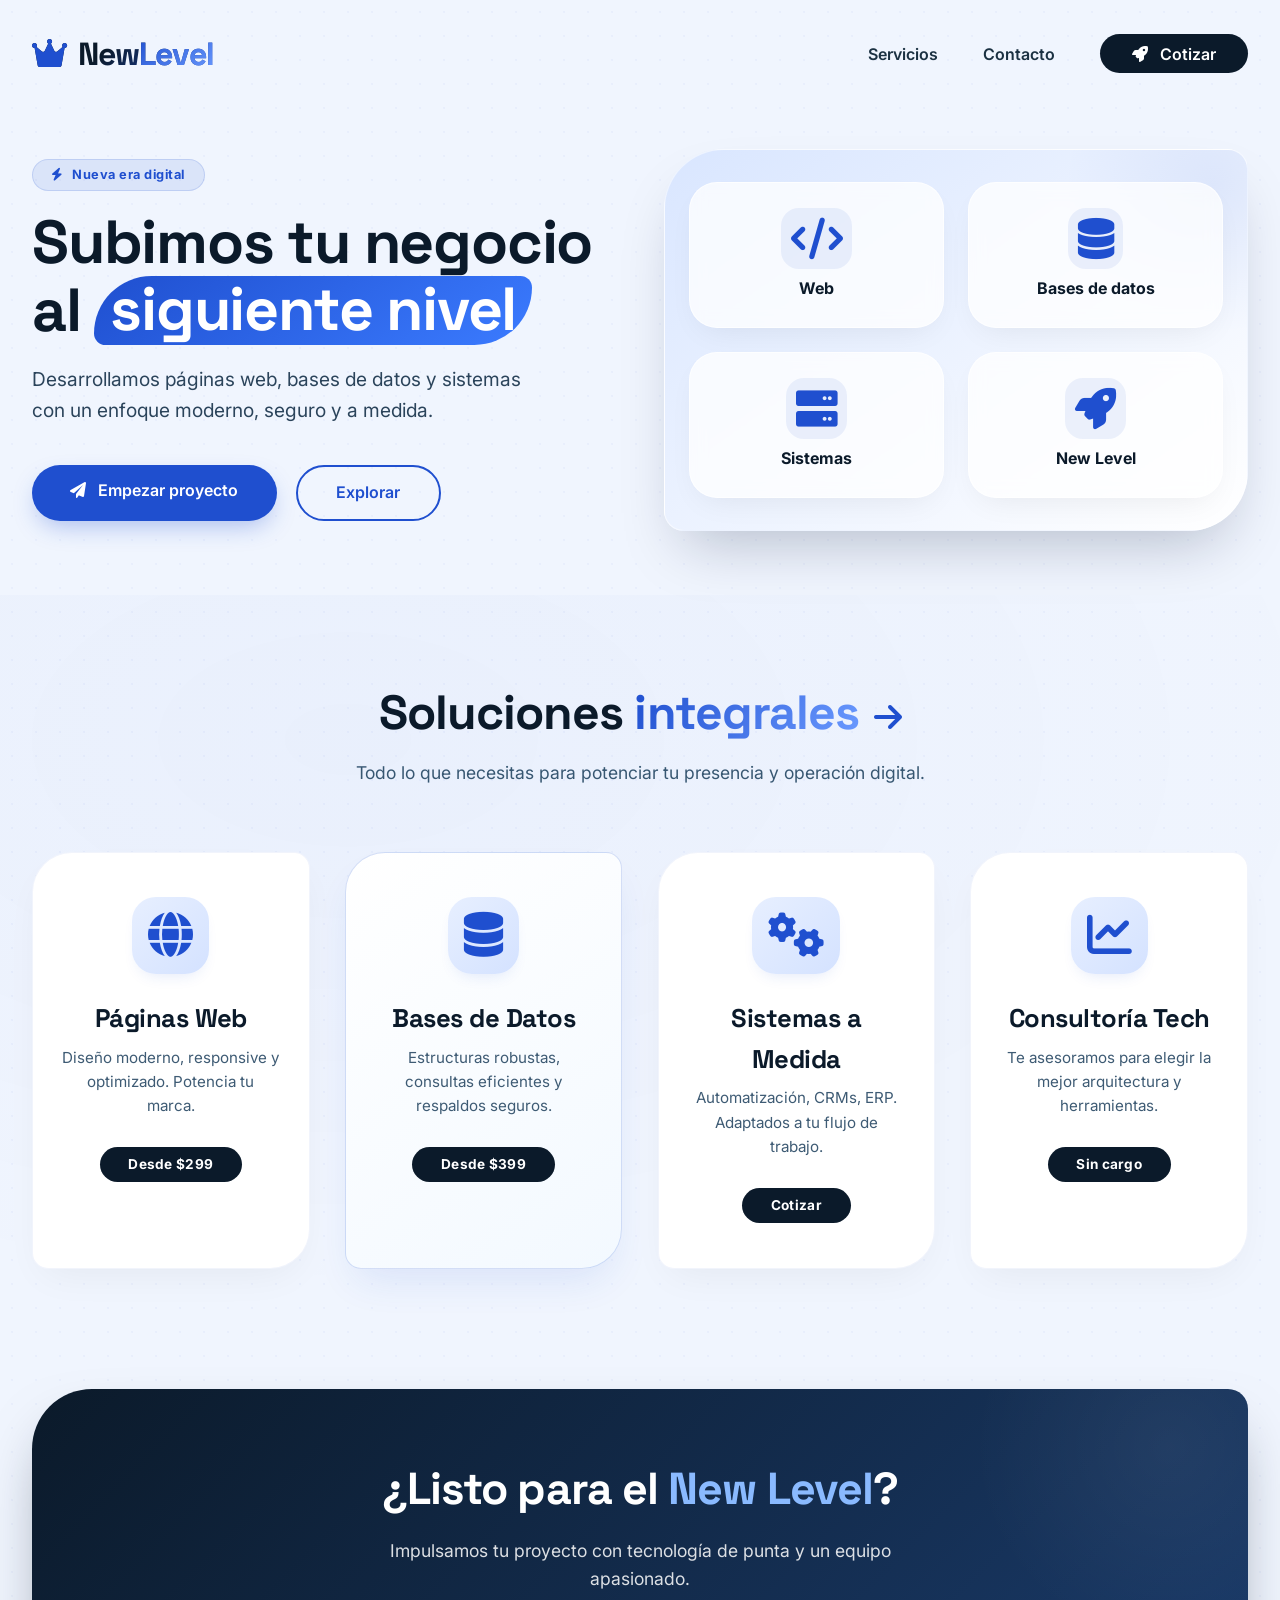
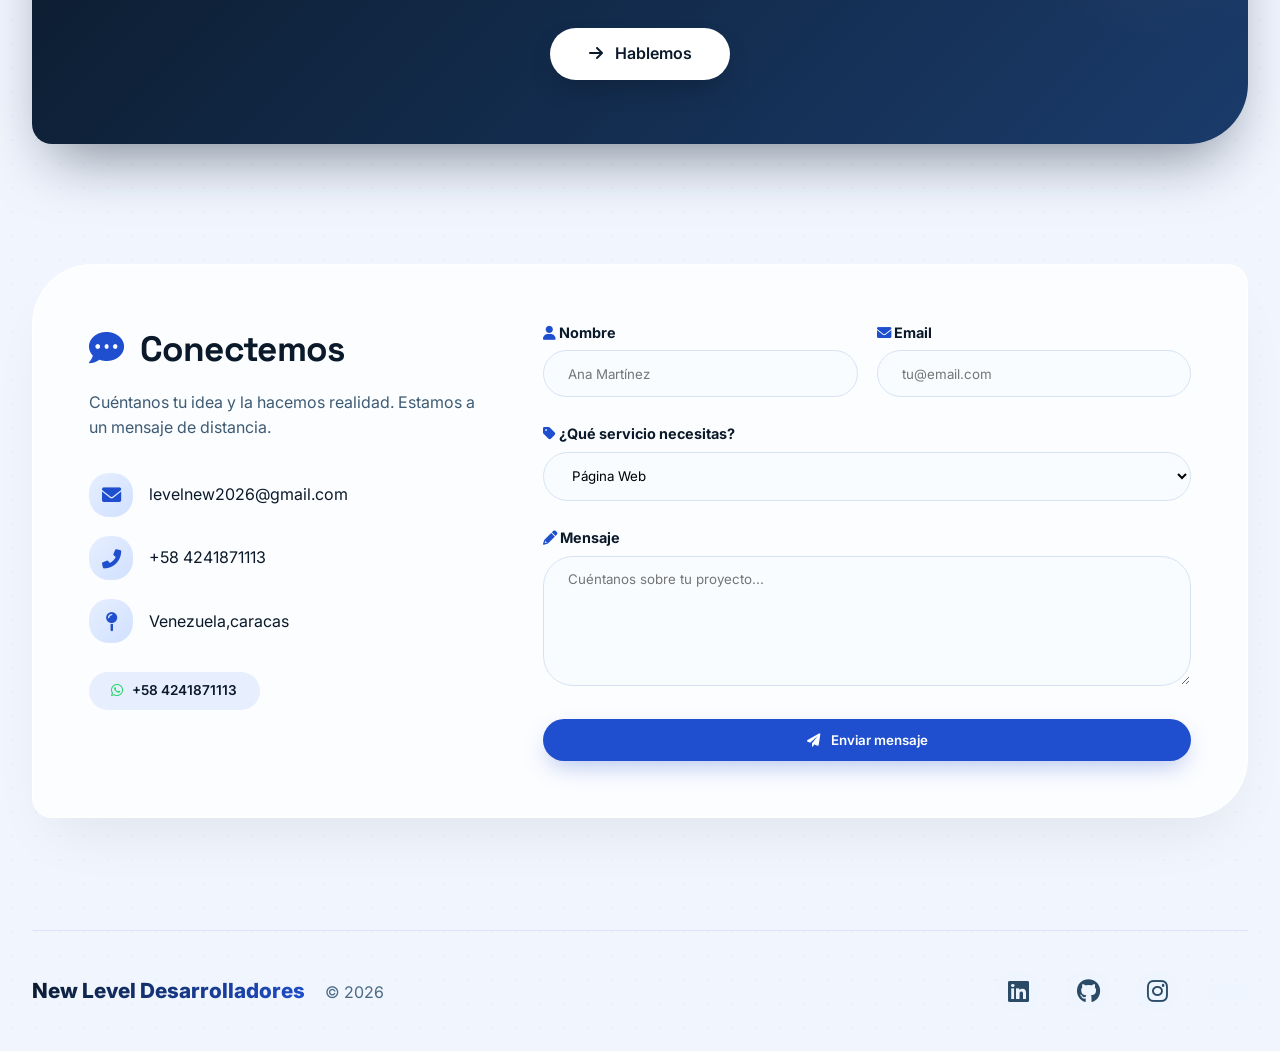
==== index.html @ 8b58f8fc "pagina web" ====
<!DOCTYPE html>
<html lang="es">
<head>
  <meta charset="UTF-8">
  <meta name="viewport" content="width=device-width, initial-scale=1.0">
  <title>New Level · Desarrolladores</title>
  <!-- Font Awesome -->
  <link rel="stylesheet" href="https://cdnjs.cloudflare.com/ajax/libs/font-awesome/6.0.0-beta3/css/all.min.css">
  <!-- Google Fonts: Inter + Space Grotesk -->
  <link rel="preconnect" href="https://fonts.googleapis.com">
  <link rel="preconnect" href="https://fonts.gstatic.com" crossorigin>
  <link href="https://fonts.googleapis.com/css2?family=Inter:opsz,wght@14..32,400;14..32,600;14..32,700;14..32,800&family=Space+Grotesk:wght@400;500;600;700&display=swap" rel="stylesheet">
  <style>
    * {
      margin: 0;
      padding: 0;
      box-sizing: border-box;
    }

    body {
      font-family: 'Inter', sans-serif;
      background: #f0f5fe;
      color: #0b1a2a;
      line-height: 1.6;
      scroll-behavior: smooth;
    }

    h1, h2, h3, h4 {
      font-family: 'Space Grotesk', sans-serif;
      font-weight: 700;
      letter-spacing: -0.02em;
    }

    .container {
      max-width: 1280px;
      margin: 0 auto;
      padding: 0 2rem;
    }

    /* BUTTONS */
    .btn {
      display: inline-block;
      background: #1f4fcf;
      color: #fff;
      font-weight: 600;
      padding: 0.8rem 2.4rem;
      border-radius: 60px;
      text-decoration: none;
      transition: all 0.25s ease;
      border: none;
      cursor: pointer;
      font-family: 'Inter', sans-serif;
      box-shadow: 0 10px 24px -6px rgba(28, 78, 207, 0.35);
    }

    .btn-outline {
      background: transparent;
      color: #1f4fcf;
      border: 2px solid #1f4fcf;
      box-shadow: none;
    }

    .btn-outline:hover {
      background: #1f4fcf;
      color: #fff;
      transform: translateY(-4px);
      box-shadow: 0 12px 28px -8px rgba(28, 78, 207, 0.4);
    }

    .btn:hover {
      background: #143b9e;
      transform: translateY(-4px);
      box-shadow: 0 16px 32px -8px rgba(28, 78, 207, 0.5);
    }

    .btn-ghost {
      background: rgba(255, 255, 255, 0.12);
      backdrop-filter: blur(4px);
      border: 1px solid rgba(255,255,255,0.25);
      color: white;
      box-shadow: none;
    }

    .btn-ghost:hover {
      background: rgba(255, 255, 255, 0.25);
      transform: translateY(-3px);
    }

    /* HEADER */
    .navbar {
      padding: 1.8rem 0;
      display: flex;
      justify-content: space-between;
      align-items: center;
      flex-wrap: wrap;
    }

    .logo {
      font-family: 'Space Grotesk', sans-serif;
      font-weight: 800;
      font-size: 2rem;
      color: #0b1a2a;
      letter-spacing: -0.03em;
      background: linear-gradient(135deg, #0b1a2a 40%, #1f4fcf);
      -webkit-background-clip: text;
      -webkit-text-fill-color: transparent;
      background-clip: text;
    }

    .logo i {
      -webkit-text-fill-color: #1f4fcf;
      background: none;
      margin-right: 4px;
    }

    .nav-links {
      display: flex;
      gap: 2.8rem;
      align-items: center;
      list-style: none;
    }

    .nav-links a {
      text-decoration: none;
      color: #1b3142;
      font-weight: 600;
      transition: 0.2s;
      position: relative;
    }

    .nav-links a::after {
      content: '';
      position: absolute;
      bottom: -6px;
      left: 0;
      width: 0%;
      height: 3px;
      background: #1f4fcf;
      border-radius: 6px;
      transition: 0.25s;
    }

    .nav-links a:hover::after {
      width: 100%;
    }

    .nav-cta {
      background: #0b1a2a;
      color: #fff !important;
      padding: 0.6rem 2rem;
      border-radius: 60px;
      transition: 0.2s;
    }

    .nav-cta::after {
      display: none !important;
    }

    .nav-cta:hover {
      background: #1f4fcf !important;
      color: #fff !important;
      transform: scale(1.04);
    }

    /* HERO con gradiente y textura */
    .hero {
      padding: 2.5rem 0 4rem;
      display: flex;
      align-items: center;
      gap: 3rem;
      flex-wrap: wrap;
      position: relative;
    }

    .hero-content {
      flex: 1 1 45%;
      z-index: 2;
    }

    .hero-content .tag {
      background: rgba(31, 79, 207, 0.10);
      color: #1f4fcf;
      font-weight: 700;
      padding: 0.3rem 1.2rem;
      border-radius: 60px;
      display: inline-block;
      font-size: 0.8rem;
      letter-spacing: 0.5px;
      margin-bottom: 1.2rem;
      border: 1px solid rgba(31, 79, 207, 0.15);
    }

    .hero-content h1 {
      font-size: 3.8rem;
      line-height: 1.08;
      margin-bottom: 1.2rem;
    }

    .hero-content h1 .highlight {
      background: linear-gradient(145deg, #1f4fcf, #3b7bff);
      color: white;
      padding: 0.1rem 1rem;
      border-radius: 60px 12px 60px 12px;
      display: inline-block;
      font-style: normal;
      -webkit-text-fill-color: white;
    }

    .hero-content p {
      font-size: 1.2rem;
      color: #2b445b;
      margin-bottom: 2.5rem;
      max-width: 520px;
    }

    .hero-buttons {
      display: flex;
      gap: 1.2rem;
      flex-wrap: wrap;
    }

    .hero-image {
      flex: 1 1 45%;
      background: linear-gradient(145deg, #d9e6ff, #ffffff);
      border-radius: 60px 20px 60px 20px;
      padding: 2rem 1.5rem;
      display: flex;
      justify-content: center;
      align-items: center;
      box-shadow: 0 30px 60px -20px rgba(0, 20, 50, 0.25);
      position: relative;
      overflow: hidden;
      min-height: 320px;
      border: 1px solid rgba(255,255,255,0.5);
      backdrop-filter: blur(2px);
    }

    .hero-image::before {
      content: '';
      position: absolute;
      top: -30%;
      right: -20%;
      width: 300px;
      height: 300px;
      background: radial-gradient(circle, rgba(31,79,207,0.08) 0%, transparent 70%);
      border-radius: 50%;
    }

    .badge-grid {
      display: grid;
      grid-template-columns: 1fr 1fr;
      gap: 1.5rem;
      width: 100%;
      position: relative;
      z-index: 2;
    }

    .badge-item {
      background: rgba(255, 255, 255, 0.75);
      backdrop-filter: blur(8px);
      border-radius: 28px;
      padding: 1.6rem 0.8rem;
      text-align: center;
      box-shadow: 0 12px 32px -12px rgba(0,0,0,0.08);
      border: 1px solid rgba(255,255,255,0.7);
      transition: 0.2s;
    }

    .badge-item:hover {
      transform: scale(1.02);
      background: white;
    }

    .badge-item i {
      font-size: 2.6rem;
      color: #1f4fcf;
      margin-bottom: 0.4rem;
      background: rgba(31, 79, 207, 0.08);
      padding: 0.6rem;
      border-radius: 18px;
    }

    .badge-item span {
      display: block;
      font-weight: 700;
      font-size: 1rem;
      color: #0b1a2a;
    }

    /* SERVICES con fondos de color */
    .services {
      padding: 5rem 0 3rem;
      position: relative;
    }

    .services::before {
      content: '';
      position: absolute;
      top: 0;
      left: -10%;
      width: 120%;
      height: 100%;
      background: radial-gradient(ellipse at 30% 20%, rgba(31,79,207,0.03), transparent 70%);
      pointer-events: none;
    }

    .section-header {
      text-align: center;
      margin-bottom: 4rem;
      position: relative;
    }

    .section-header h2 {
      font-size: 3rem;
      margin-bottom: 0.5rem;
    }

    .section-header h2 span {
      background: linear-gradient(120deg, #1f4fcf, #6b9aff);
      -webkit-background-clip: text;
      -webkit-text-fill-color: transparent;
      background-clip: text;
    }

    .section-header p {
      color: #375772;
      max-width: 600px;
      margin: 0 auto;
      font-size: 1.1rem;
    }

    .cards-grid {
      display: grid;
      grid-template-columns: repeat(auto-fit, minmax(260px, 1fr));
      gap: 2.2rem;
      position: relative;
    }

    .service-card {
      background: white;
      padding: 2.8rem 1.8rem;
      border-radius: 40px 16px 40px 16px;
      box-shadow: 0 15px 40px -12px rgba(0, 0, 0, 0.06);
      transition: all 0.3s cubic-bezier(0.15, 0.75, 0.4, 1);
      border: 1px solid rgba(31, 79, 207, 0.06);
      text-align: center;
      position: relative;
      overflow: hidden;
    }

    .service-card::after {
      content: '';
      position: absolute;
      bottom: 0;
      left: 0;
      width: 100%;
      height: 6px;
      background: linear-gradient(90deg, #1f4fcf, #8ab0ff);
      opacity: 0;
      transition: 0.3s;
    }

    .service-card:hover::after {
      opacity: 1;
    }

    .service-card:hover {
      transform: translateY(-14px);
      box-shadow: 0 30px 60px -18px rgba(31, 79, 207, 0.20);
      border-color: rgba(31, 79, 207, 0.15);
    }

    .service-card i {
      font-size: 2.8rem;
      color: #1f4fcf;
      background: linear-gradient(135deg, #e7efff, #d4e2ff);
      padding: 1rem;
      border-radius: 24px;
      margin-bottom: 1.5rem;
      box-shadow: 0 8px 16px -8px rgba(31,79,207,0.15);
    }

    .service-card h3 {
      font-size: 1.6rem;
      margin-bottom: 0.4rem;
    }

    .service-card p {
      color: #3e5b74;
      font-size: 0.95rem;
    }

    .service-card .price-tag {
      display: inline-block;
      margin-top: 1.8rem;
      font-weight: 700;
      background: #0b1a2a;
      color: white;
      padding: 0.4rem 1.8rem;
      border-radius: 60px;
      font-size: 0.85rem;
      letter-spacing: 0.3px;
    }

    .service-card.special {
      background: linear-gradient(145deg, #ffffff, #f3f9ff);
      border: 1px solid #1f4fcf30;
      box-shadow: 0 20px 40px -12px rgba(31,79,207,0.12);
    }

    /* CTA BANNER con gradiente */
    .cta-banner {
      background: linear-gradient(135deg, #0b1a2a 0%, #1a3b6b 100%);
      border-radius: 60px 20px 60px 20px;
      padding: 4rem 3.5rem;
      margin: 4.5rem 0;
      display: flex;
      flex-direction: column;
      align-items: center;
      text-align: center;
      color: white;
      box-shadow: 0 30px 60px -20px rgba(11, 26, 42, 0.5);
      position: relative;
      overflow: hidden;
    }

    .cta-banner::before {
      content: '';
      position: absolute;
      top: -40%;
      right: -10%;
      width: 400px;
      height: 400px;
      background: radial-gradient(circle, rgba(255,255,255,0.05) 0%, transparent 70%);
      border-radius: 50%;
    }

    .cta-banner h2 {
      font-size: 2.8rem;
      margin-bottom: 0.8rem;
      position: relative;
    }

    .cta-banner h2 span {
      color: #8abaff;
    }

    .cta-banner p {
      max-width: 600px;
      opacity: 0.85;
      font-size: 1.1rem;
      margin-bottom: 2.2rem;
      position: relative;
    }

    .cta-banner .btn {
      background: white;
      color: #0b1a2a;
      box-shadow: 0 12px 28px -8px rgba(0,0,0,0.25);
    }

    .cta-banner .btn:hover {
      background: #e2edff;
      transform: scale(1.04);
      box-shadow: 0 16px 36px -8px rgba(0,0,0,0.3);
    }

    /* CONTACT con fondo */
    .contact {
      padding: 3rem 0 4rem;
    }

    .contact-wrapper {
      display: flex;
      gap: 3rem;
      flex-wrap: wrap;
      background: white;
      border-radius: 60px 20px 60px 20px;
      padding: 3.5rem;
      box-shadow: 0 30px 60px -20px rgba(0, 0, 0, 0.08);
      border: 1px solid rgba(255,255,255,0.6);
      backdrop-filter: blur(2px);
      background: rgba(255,255,255,0.8);
    }

    .contact-info {
      flex: 1 1 35%;
    }

    .contact-info h3 {
      font-size: 2.2rem;
      margin-bottom: 0.8rem;
      color: #0b1a2a;
    }

    .contact-info h3 i {
      color: #1f4fcf;
      margin-right: 8px;
    }

    .contact-info p {
      color: #3e5b74;
      margin-bottom: 2rem;
    }

    .contact-info .info-item {
      display: flex;
      align-items: center;
      gap: 1rem;
      margin-bottom: 1.2rem;
    }

    .contact-info .info-item i {
      width: 44px;
      height: 44px;
      background: linear-gradient(135deg, #e7efff, #d0e0ff);
      border-radius: 20px;
      display: flex;
      align-items: center;
      justify-content: center;
      color: #1f4fcf;
      font-size: 1.2rem;
    }

    .contact-form {
      flex: 2 1 55%;
    }

    .form-group {
      margin-bottom: 1.6rem;
    }

    .form-group label {
      font-weight: 700;
      display: block;
      margin-bottom: 0.4rem;
      font-size: 0.9rem;
    }

    .form-group input,
    .form-group textarea,
    .form-group select {
      width: 100%;
      padding: 0.9rem 1.5rem;
      border: 1px solid #d6e2f2;
      border-radius: 60px;
      font-family: 'Inter', sans-serif;
      transition: 0.2s;
      background: #f8fcff;
    }

    .form-group input:focus,
    .form-group textarea:focus {
      outline: none;
      border-color: #1f4fcf;
      box-shadow: 0 0 0 4px rgba(31, 79, 207, 0.12);
      background: white;
    }

    .form-group textarea {
      min-height: 130px;
      border-radius: 30px;
      resize: vertical;
    }

    .form-row {
      display: grid;
      grid-template-columns: 1fr 1fr;
      gap: 1.2rem;
    }

    /* FOOTER */
    .footer {
      margin-top: 3rem;
      padding: 2.5rem 0;
      border-top: 1px solid rgba(31, 79, 207, 0.10);
      display: flex;
      justify-content: space-between;
      align-items: center;
      flex-wrap: wrap;
      gap: 1rem;
    }

    .footer .socials i {
      font-size: 1.5rem;
      margin-left: 1.5rem;
      color: #2a4a66;
      transition: 0.2s;
      cursor: default;
      background: #eef5ff;
      padding: 0.5rem;
      border-radius: 20px;
      width: 2.6rem;
      text-align: center;
    }

    .footer .socials i:hover {
      color: #1f4fcf;
      background: #d4e2ff;
      transform: translateY(-4px);
    }

    /* RESPONSIVE */
    @media (max-width: 768px) {
      .hero-content h1 {
        font-size: 2.8rem;
      }

      .navbar {
        flex-direction: column;
        gap: 1.2rem;
      }

      .nav-links {
        flex-wrap: wrap;
        justify-content: center;
        gap: 1.2rem;
      }

      .contact-wrapper {
        padding: 2rem;
      }

      .form-row {
        grid-template-columns: 1fr;
      }

      .cta-banner {
        padding: 2.5rem 1.8rem;
      }

      .cta-banner h2 {
        font-size: 2.2rem;
      }

      .hero-image .badge-grid {
        gap: 1rem;
      }
    }

    @media (max-width: 480px) {
      .container {
        padding: 0 1.2rem;
      }

      .hero-content h1 {
        font-size: 2.2rem;
      }

      .service-card {
        padding: 2rem 1.2rem;
      }
    }

    /* extra */
    .bg-dots {
      background-image: radial-gradient(#1f4fcf0a 1.2px, transparent 1.2px);
      background-size: 24px 24px;
    }
  </style>
</head>
<body>

  <div class="container bg-dots">
    <!-- NAV -->
    <nav class="navbar">
      <div class="logo"><i class="fas fa-crown"></i> New<span style="background: linear-gradient(145deg,#1f4fcf,#6b9aff); -webkit-background-clip:text; -webkit-text-fill-color:transparent;">Level</span></div>
      <ul class="nav-links">
        <li><a href="#servicios">Servicios</a></li>
        <li><a href="#contacto">Contacto</a></li>
        <li><a href="#" class="nav-cta"><i class="fas fa-rocket" style="margin-right: 8px;"></i> Cotizar</a></li>
      </ul>
    </nav>

    <!-- HERO -->
    <section class="hero" id="inicio">
      <div class="hero-content">
        <div class="tag"><i class="fas fa-bolt" style="margin-right: 6px;"></i> Nueva era digital</div>
        <h1>Subimos tu negocio al <span class="highlight">siguiente nivel</span></h1>
        <p>Desarrollamos páginas web, bases de datos y sistemas con un enfoque moderno, seguro y a medida.</p>
        <div class="hero-buttons">
          <a href="#contacto" class="btn"><i class="fas fa-paper-plane" style="margin-right: 8px;"></i> Empezar proyecto</a>
          <a href="#servicios" class="btn btn-outline">Explorar</a>
        </div>
      </div>
      <div class="hero-image">
        <div class="badge-grid">
          <div class="badge-item"><i class="fas fa-code"></i><span>Web</span></div>
          <div class="badge-item"><i class="fas fa-database"></i><span>Bases de datos</span></div>
          <div class="badge-item"><i class="fas fa-server"></i><span>Sistemas</span></div>
          <div class="badge-item"><i class="fas fa-rocket"></i><span>New Level</span></div>
        </div>
      </div>
    </section>

    <!-- SERVICES -->
    <section class="services" id="servicios">
      <div class="section-header">
        <h2>Soluciones <span>integrales</span> <i class="fas fa-arrow-right" style="color: #1f4fcf; font-size: 2rem; margin-left: 4px;"></i></h2>
        <p>Todo lo que necesitas para potenciar tu presencia y operación digital.</p>
      </div>
      <div class="cards-grid">
        <div class="service-card">
          <i class="fas fa-globe"></i>
          <h3>Páginas Web</h3>
          <p>Diseño moderno, responsive y optimizado. Potencia tu marca.</p>
          <span class="price-tag">Desde $299</span>
        </div>
        <div class="service-card special">
          <i class="fas fa-database"></i>
          <h3>Bases de Datos</h3>
          <p>Estructuras robustas, consultas eficientes y respaldos seguros.</p>
          <span class="price-tag">Desde $399</span>
        </div>
        <div class="service-card">
          <i class="fas fa-cogs"></i>
          <h3>Sistemas a Medida</h3>
          <p>Automatización, CRMs, ERP. Adaptados a tu flujo de trabajo.</p>
          <span class="price-tag">Cotizar</span>
        </div>
        <div class="service-card">
          <i class="fas fa-chart-line"></i>
          <h3>Consultoría Tech</h3>
          <p>Te asesoramos para elegir la mejor arquitectura y herramientas.</p>
          <span class="price-tag">Sin cargo</span>
        </div>
      </div>
    </section>

    <!-- CTA BANNER -->
    <div class="cta-banner">
      <h2>¿Listo para el <span>New Level</span>?</h2>
      <p>Impulsamos tu proyecto con tecnología de punta y un equipo apasionado.</p>
      <a href="#contacto" class="btn"><i class="fas fa-arrow-right" style="margin-right: 8px;"></i> Hablemos</a>
    </div>

    <!-- CONTACT -->
    <section class="contact" id="contacto">
      <div class="contact-wrapper">
        <div class="contact-info">
          <h3><i class="fas fa-comment-dots"></i> Conectemos</h3>
          <p>Cuéntanos tu idea y la hacemos realidad. Estamos a un mensaje de distancia.</p>
          <div class="info-item">
            <i class="fas fa-envelope"></i>
            <span>levelnew2026@gmail.com</span>
          </div>
          <div class="info-item">
            <i class="fas fa-phone-alt"></i>
            <span>+58 4241871113</span>
          </div>
          <div class="info-item">
            <i class="fas fa-map-pin"></i>
            <span>Venezuela,caracas</span>
          </div>
          <div style="margin-top: 1.8rem; display: flex; gap: 0.8rem; flex-wrap: wrap;">
            <span style="background: #e7efff; padding: 0.5rem 1.4rem; border-radius: 60px; font-weight: 600; font-size: 0.85rem;"><i class="fab fa-whatsapp" style="color: #25D366; margin-right: 6px;"></i> +58 4241871113</span>
          </div>
        </div>
        <div class="contact-form">
          <form id="contactForm">
            <div class="form-row">
              <div class="form-group">
                <label for="nombre"><i class="fas fa-user" style="color: #1f4fcf;"></i> Nombre</label>
                <input type="text" id="nombre" placeholder="Ana Martínez" required>
              </div>
              <div class="form-group">
                <label for="email"><i class="fas fa-envelope" style="color: #1f4fcf;"></i> Email</label>
                <input type="email" id="email" placeholder="tu@email.com" required>
              </div>
            </div>
            <div class="form-group">
              <label for="servicio"><i class="fas fa-tag" style="color: #1f4fcf;"></i> ¿Qué servicio necesitas?</label>
              <select id="servicio">
                <option value="web">Página Web</option>
                <option value="db">Base de Datos</option>
                <option value="sistema">Sistema a medida</option>
                <option value="consultoria">Consultoría</option>
                <option value="otro">Otro</option>
              </select>
            </div>
            <div class="form-group">
              <label for="mensaje"><i class="fas fa-pencil-alt" style="color: #1f4fcf;"></i> Mensaje</label>
              <textarea id="mensaje" placeholder="Cuéntanos sobre tu proyecto..."></textarea>
            </div>
            <button type="submit" class="btn" style="width: 100%; justify-content: center; border-radius: 60px;"><i class="fas fa-paper-plane" style="margin-right: 8px;"></i> Enviar mensaje</button>
          </form>
          <div id="formFeedback" style="margin-top: 1.2rem; font-weight: 600; color: #1f4fcf; display: none; background: #e7efff; padding: 0.8rem; border-radius: 60px; text-align: center;">✅ ¡Mensaje enviado con éxito! Te responderemos pronto.</div>
        </div>
      </div>
    </section>

    <!-- FOOTER -->
    <footer class="footer">
      <div>
        <span style="font-weight: 800; font-size: 1.3rem; background: linear-gradient(135deg,#0b1a2a,#1f4fcf); -webkit-background-clip:text; -webkit-text-fill-color:transparent;">New Level Desarrolladores</span>
        <span style="color: #4b6a84; margin-left: 1rem;">© 2026</span>
      </div>
      <div class="socials">
        <i class="fab fa-linkedin"></i>
        <i class="fab fa-github"></i>
        <i class="fab fa-instagram"></i>
        <i class="fab fa-x-twitter"></i>
      </div>
    </footer>
  </div>

  <script>
    document.addEventListener('DOMContentLoaded', function() {
      const form = document.getElementById('contactForm');
      const feedback = document.getElementById('formFeedback');

      form.addEventListener('submit', function(e) {
        e.preventDefault();
        feedback.style.display = 'block';
        feedback.style.color = '#0a7e3d';
        feedback.innerHTML = '✅ ¡Mensaje enviado con éxito! Te responderemos pronto.';
        form.reset();
        setTimeout(() => {
          feedback.style.display = 'none';
        }, 5000);
      });
    });
  </script>

</body>
</html>
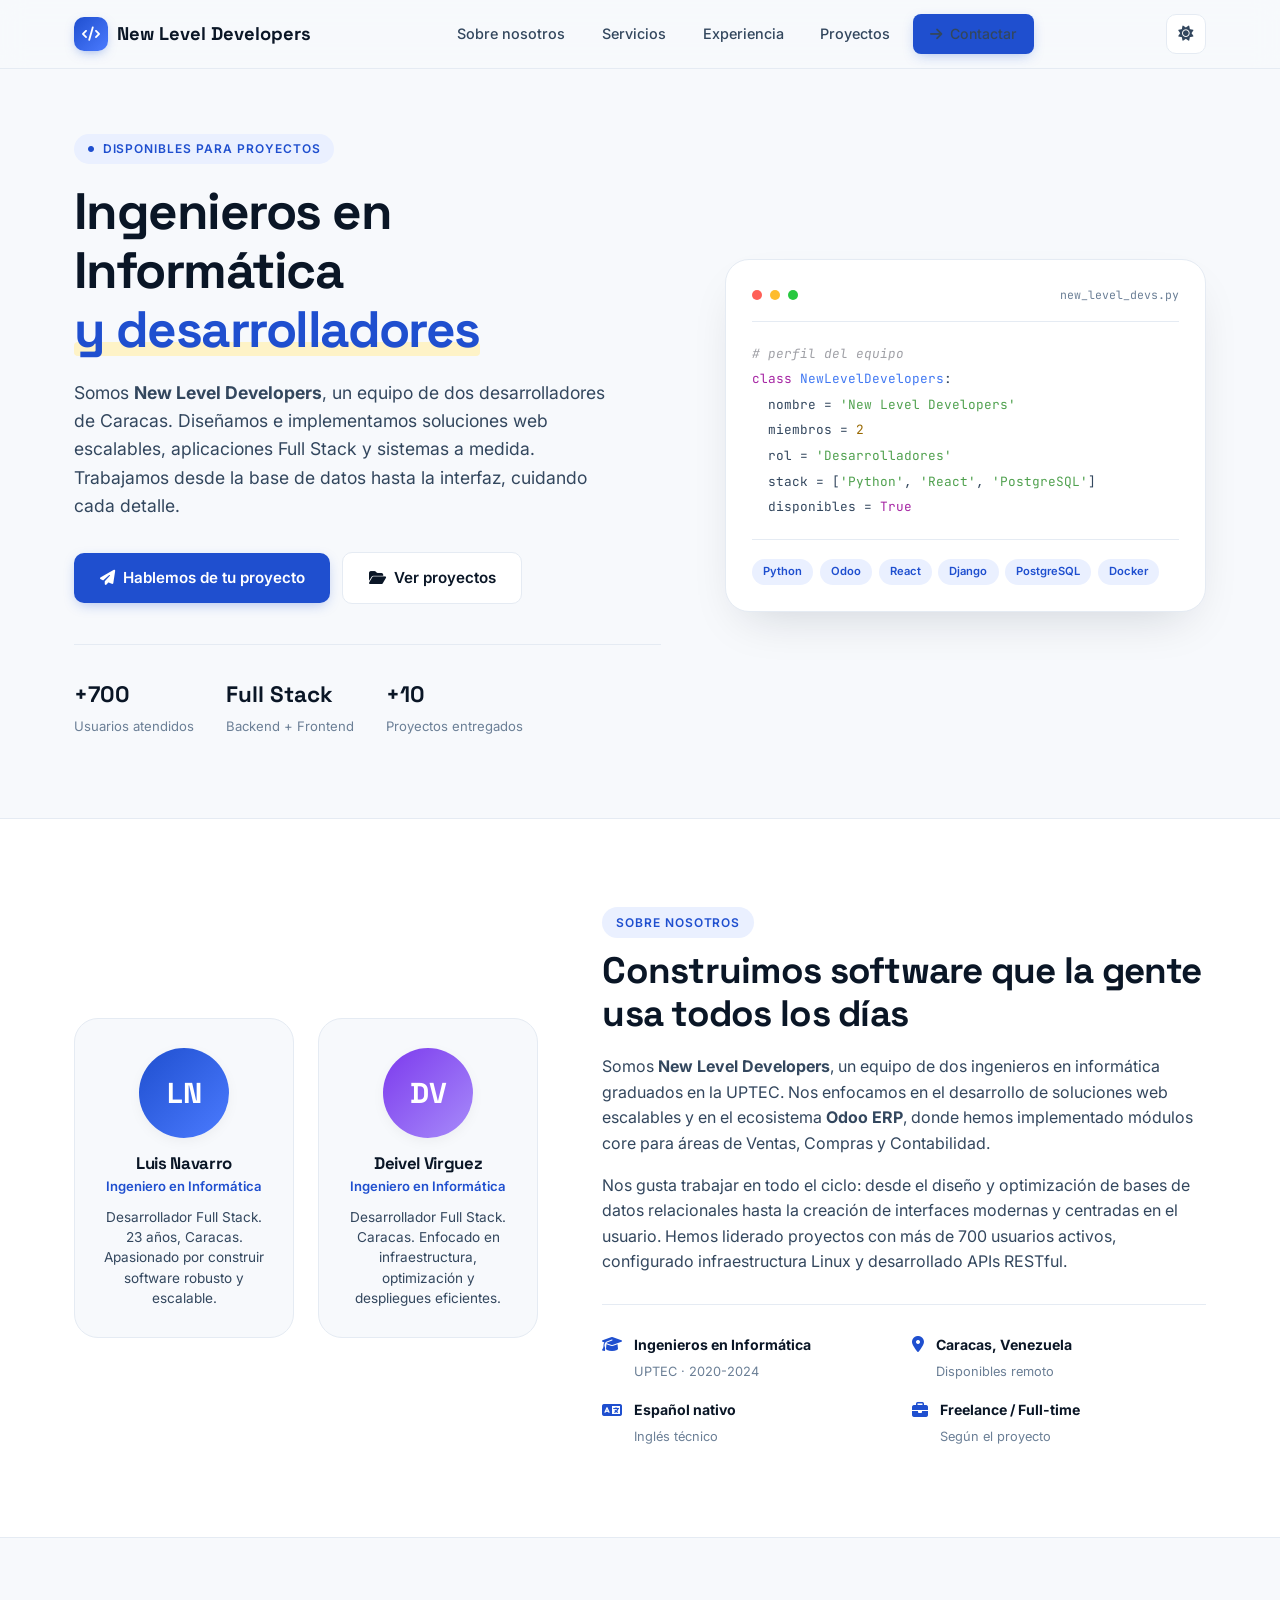
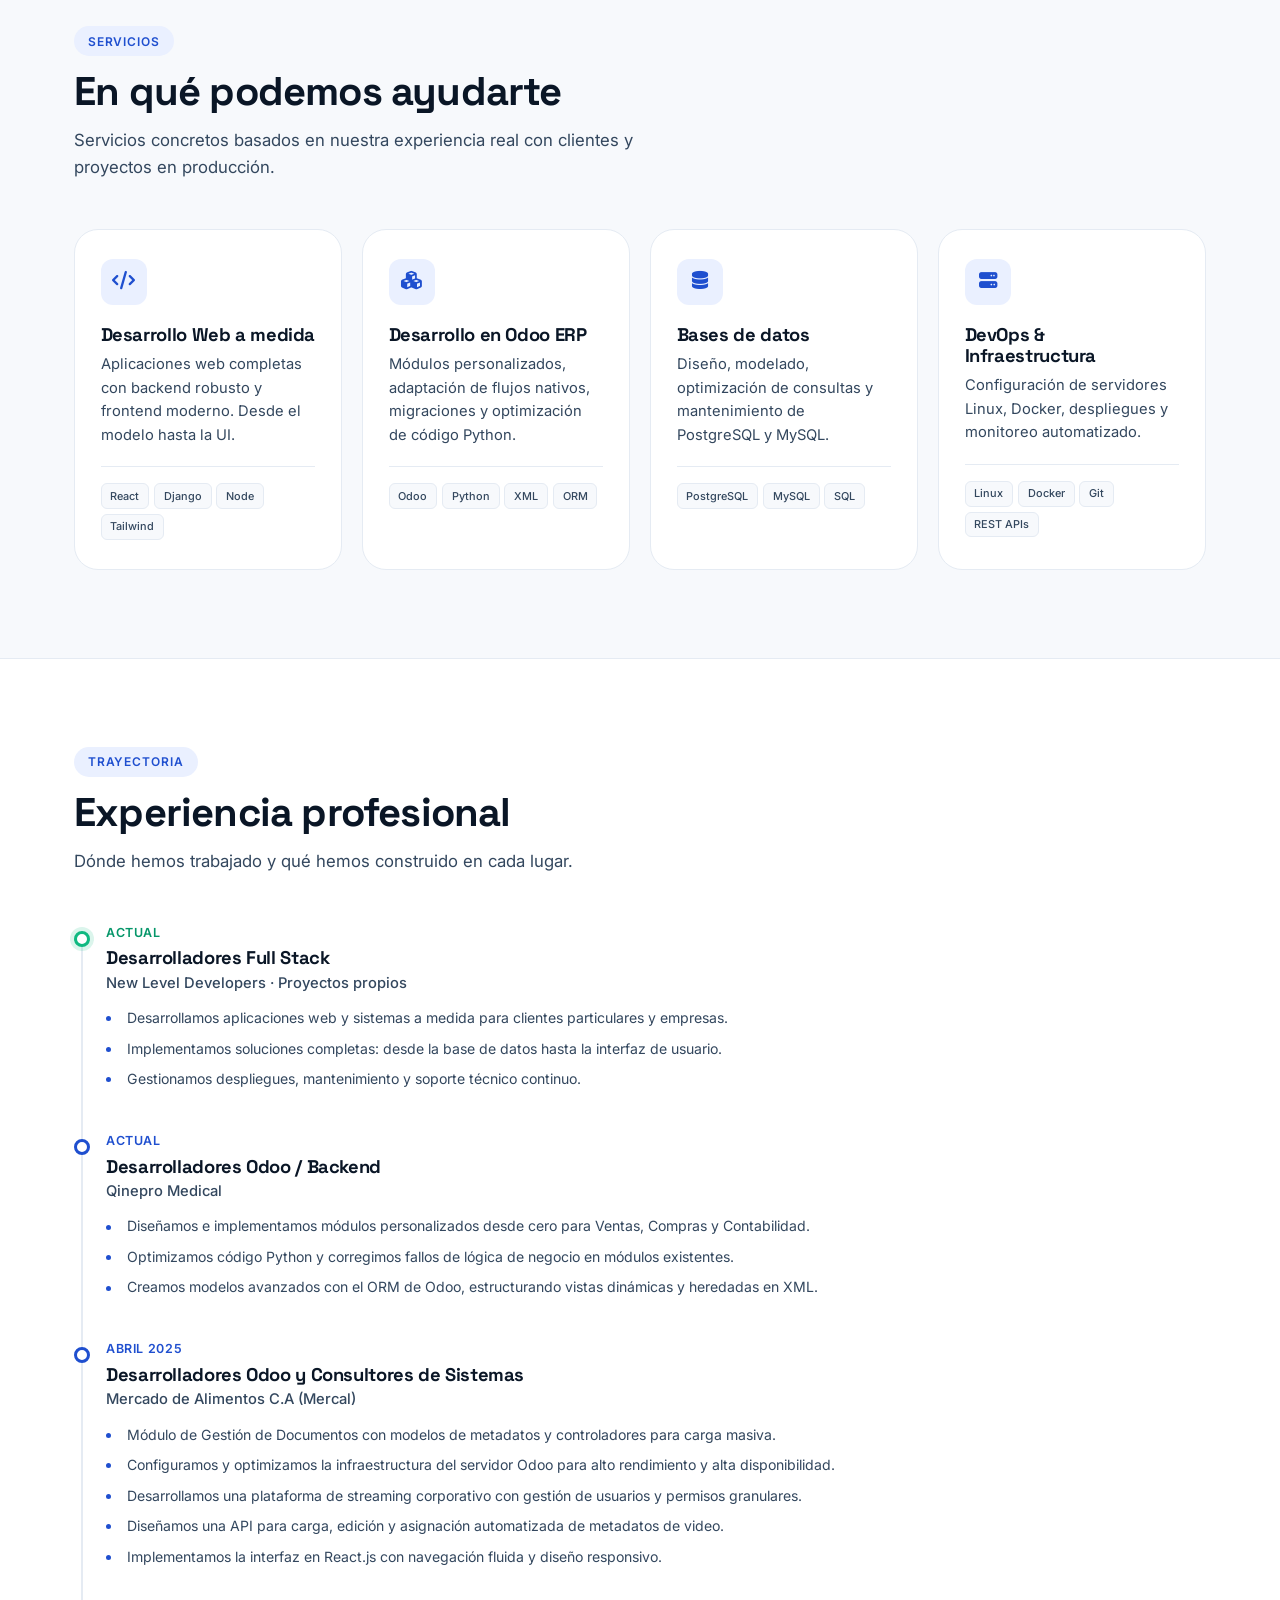
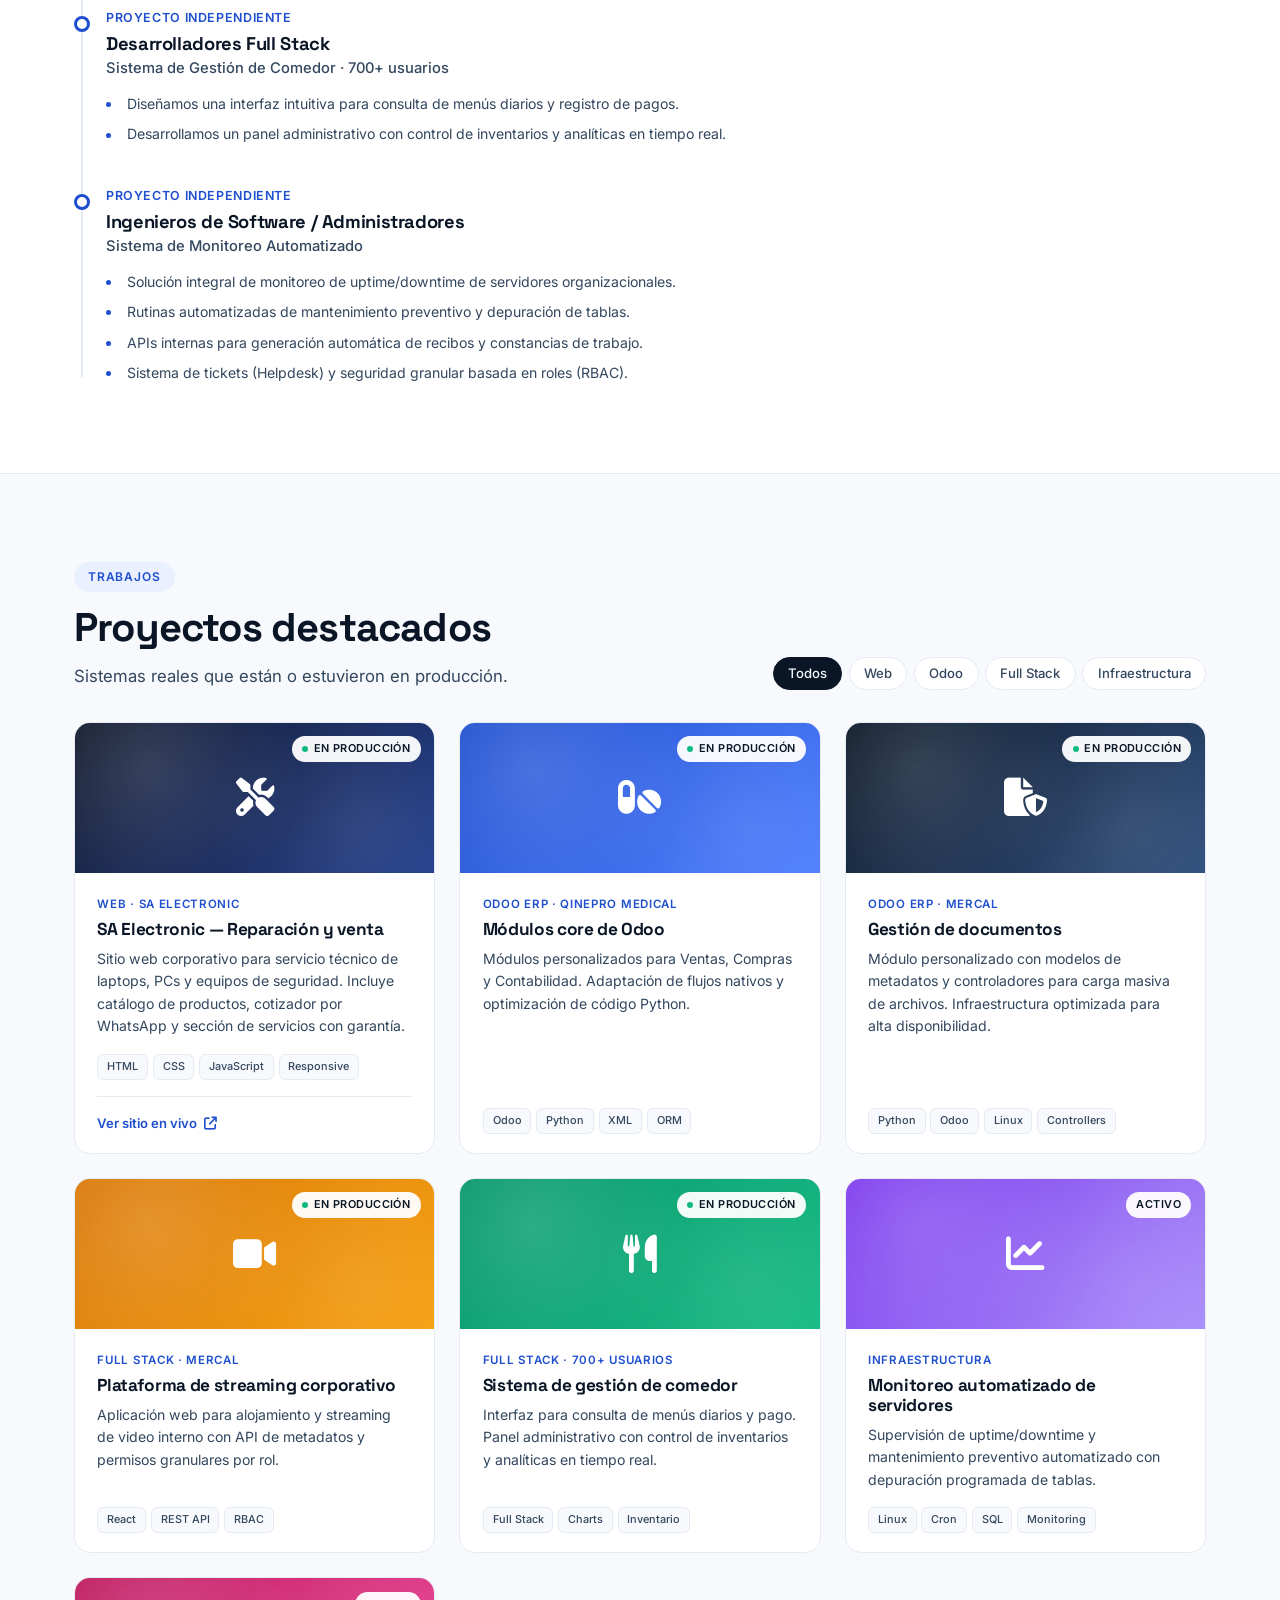
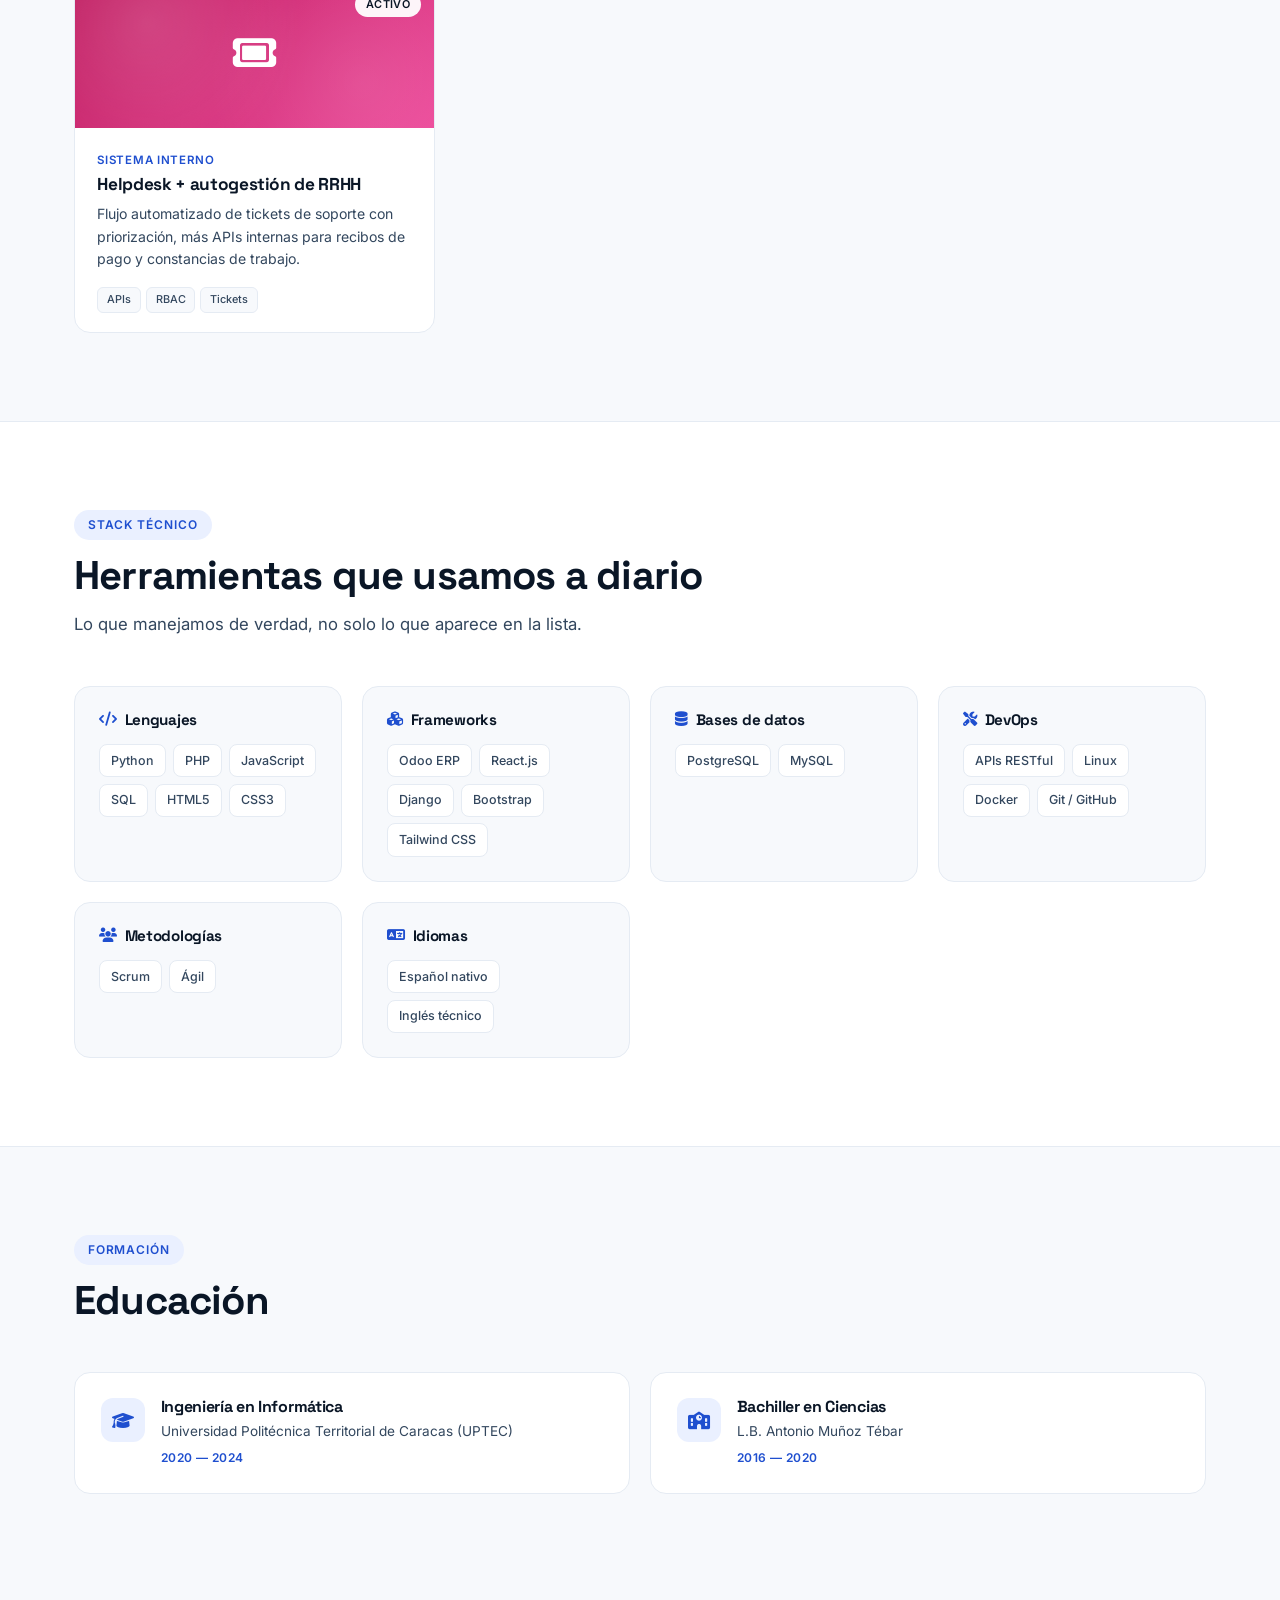
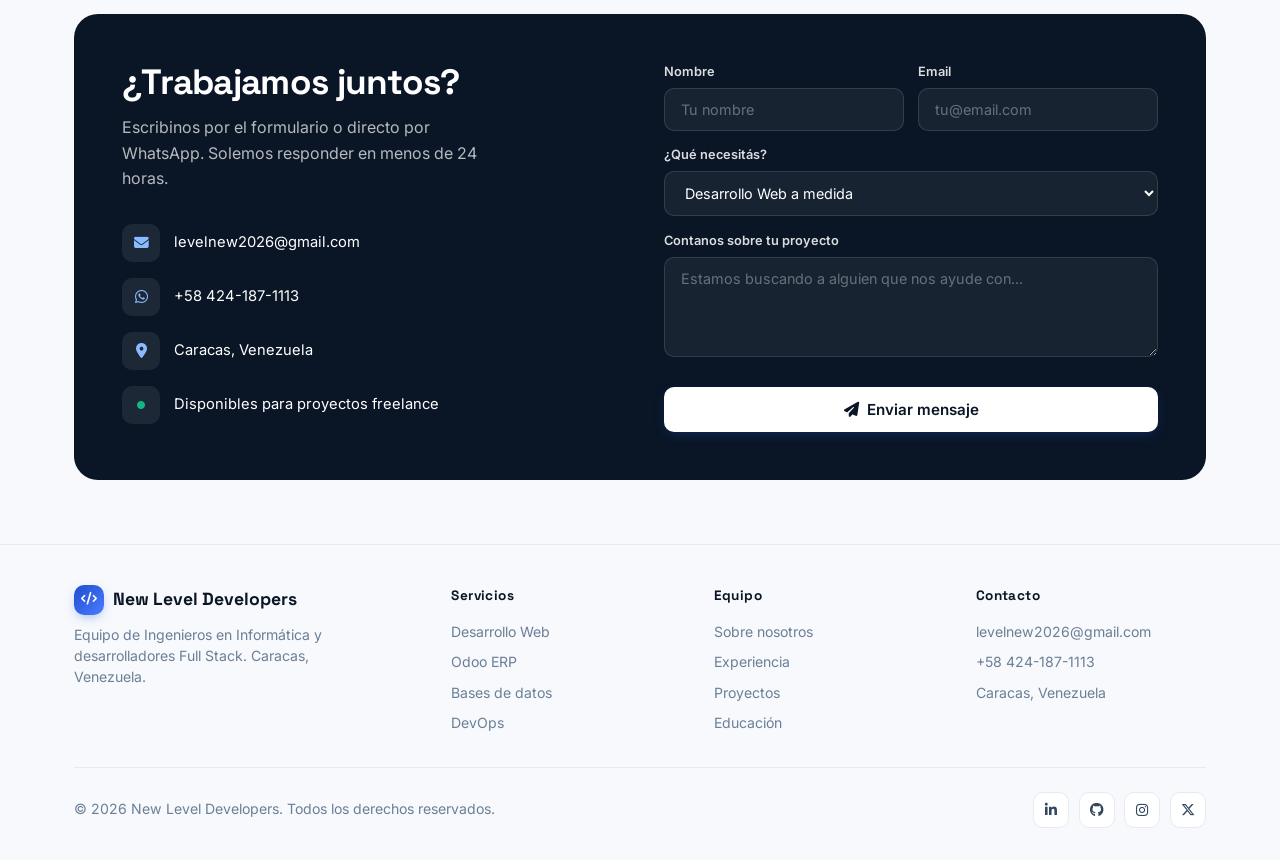
==== commit bbdb7b5a: "agregar pagina" ====
--- a/index.html
+++ b/index.html
@@ -1,826 +1,655 @@
 <!DOCTYPE html>
-<html lang="es">
+<html lang="es" data-theme="light">
 <head>
   <meta charset="UTF-8">
   <meta name="viewport" content="width=device-width, initial-scale=1.0">
-  <title>New Level · Desarrolladores</title>
-  <!-- Font Awesome -->
-  <link rel="stylesheet" href="https://cdnjs.cloudflare.com/ajax/libs/font-awesome/6.0.0-beta3/css/all.min.css">
-  <!-- Google Fonts: Inter + Space Grotesk -->
+  <title>New Level Developers · Ingenieros en Informática & Desarrolladores</title>
+  <meta name="description" content="Somos New Level Developers. Ingenieros en Informática y desarrolladores Full Stack especializados en Odoo ERP, aplicaciones web y bases de datos. Disponibles para proyectos freelance.">
+
   <link rel="preconnect" href="https://fonts.googleapis.com">
   <link rel="preconnect" href="https://fonts.gstatic.com" crossorigin>
-  <link href="https://fonts.googleapis.com/css2?family=Inter:opsz,wght@14..32,400;14..32,600;14..32,700;14..32,800&family=Space+Grotesk:wght@400;500;600;700&display=swap" rel="stylesheet">
-  <style>
-    * {
-      margin: 0;
-      padding: 0;
-      box-sizing: border-box;
-    }
-
-    body {
-      font-family: 'Inter', sans-serif;
-      background: #f0f5fe;
-      color: #0b1a2a;
-      line-height: 1.6;
-      scroll-behavior: smooth;
-    }
-
-    h1, h2, h3, h4 {
-      font-family: 'Space Grotesk', sans-serif;
-      font-weight: 700;
-      letter-spacing: -0.02em;
-    }
-
-    .container {
-      max-width: 1280px;
-      margin: 0 auto;
-      padding: 0 2rem;
-    }
-
-    /* BUTTONS */
-    .btn {
-      display: inline-block;
-      background: #1f4fcf;
-      color: #fff;
-      font-weight: 600;
-      padding: 0.8rem 2.4rem;
-      border-radius: 60px;
-      text-decoration: none;
-      transition: all 0.25s ease;
-      border: none;
-      cursor: pointer;
-      font-family: 'Inter', sans-serif;
-      box-shadow: 0 10px 24px -6px rgba(28, 78, 207, 0.35);
-    }
-
-    .btn-outline {
-      background: transparent;
-      color: #1f4fcf;
-      border: 2px solid #1f4fcf;
-      box-shadow: none;
-    }
-
-    .btn-outline:hover {
-      background: #1f4fcf;
-      color: #fff;
-      transform: translateY(-4px);
-      box-shadow: 0 12px 28px -8px rgba(28, 78, 207, 0.4);
-    }
-
-    .btn:hover {
-      background: #143b9e;
-      transform: translateY(-4px);
-      box-shadow: 0 16px 32px -8px rgba(28, 78, 207, 0.5);
-    }
-
-    .btn-ghost {
-      background: rgba(255, 255, 255, 0.12);
-      backdrop-filter: blur(4px);
-      border: 1px solid rgba(255,255,255,0.25);
-      color: white;
-      box-shadow: none;
-    }
-
-    .btn-ghost:hover {
-      background: rgba(255, 255, 255, 0.25);
-      transform: translateY(-3px);
-    }
-
-    /* HEADER */
-    .navbar {
-      padding: 1.8rem 0;
-      display: flex;
-      justify-content: space-between;
-      align-items: center;
-      flex-wrap: wrap;
-    }
-
-    .logo {
-      font-family: 'Space Grotesk', sans-serif;
-      font-weight: 800;
-      font-size: 2rem;
-      color: #0b1a2a;
-      letter-spacing: -0.03em;
-      background: linear-gradient(135deg, #0b1a2a 40%, #1f4fcf);
-      -webkit-background-clip: text;
-      -webkit-text-fill-color: transparent;
-      background-clip: text;
-    }
-
-    .logo i {
-      -webkit-text-fill-color: #1f4fcf;
-      background: none;
-      margin-right: 4px;
-    }
-
-    .nav-links {
-      display: flex;
-      gap: 2.8rem;
-      align-items: center;
-      list-style: none;
-    }
-
-    .nav-links a {
-      text-decoration: none;
-      color: #1b3142;
-      font-weight: 600;
-      transition: 0.2s;
-      position: relative;
-    }
-
-    .nav-links a::after {
-      content: '';
-      position: absolute;
-      bottom: -6px;
-      left: 0;
-      width: 0%;
-      height: 3px;
-      background: #1f4fcf;
-      border-radius: 6px;
-      transition: 0.25s;
-    }
-
-    .nav-links a:hover::after {
-      width: 100%;
-    }
-
-    .nav-cta {
-      background: #0b1a2a;
-      color: #fff !important;
-      padding: 0.6rem 2rem;
-      border-radius: 60px;
-      transition: 0.2s;
-    }
-
-    .nav-cta::after {
-      display: none !important;
-    }
-
-    .nav-cta:hover {
-      background: #1f4fcf !important;
-      color: #fff !important;
-      transform: scale(1.04);
-    }
-
-    /* HERO con gradiente y textura */
-    .hero {
-      padding: 2.5rem 0 4rem;
-      display: flex;
-      align-items: center;
-      gap: 3rem;
-      flex-wrap: wrap;
-      position: relative;
-    }
-
-    .hero-content {
-      flex: 1 1 45%;
-      z-index: 2;
-    }
-
-    .hero-content .tag {
-      background: rgba(31, 79, 207, 0.10);
-      color: #1f4fcf;
-      font-weight: 700;
-      padding: 0.3rem 1.2rem;
-      border-radius: 60px;
-      display: inline-block;
-      font-size: 0.8rem;
-      letter-spacing: 0.5px;
-      margin-bottom: 1.2rem;
-      border: 1px solid rgba(31, 79, 207, 0.15);
-    }
-
-    .hero-content h1 {
-      font-size: 3.8rem;
-      line-height: 1.08;
-      margin-bottom: 1.2rem;
-    }
-
-    .hero-content h1 .highlight {
-      background: linear-gradient(145deg, #1f4fcf, #3b7bff);
-      color: white;
-      padding: 0.1rem 1rem;
-      border-radius: 60px 12px 60px 12px;
-      display: inline-block;
-      font-style: normal;
-      -webkit-text-fill-color: white;
-    }
-
-    .hero-content p {
-      font-size: 1.2rem;
-      color: #2b445b;
-      margin-bottom: 2.5rem;
-      max-width: 520px;
-    }
-
-    .hero-buttons {
-      display: flex;
-      gap: 1.2rem;
-      flex-wrap: wrap;
-    }
-
-    .hero-image {
-      flex: 1 1 45%;
-      background: linear-gradient(145deg, #d9e6ff, #ffffff);
-      border-radius: 60px 20px 60px 20px;
-      padding: 2rem 1.5rem;
-      display: flex;
-      justify-content: center;
-      align-items: center;
-      box-shadow: 0 30px 60px -20px rgba(0, 20, 50, 0.25);
-      position: relative;
-      overflow: hidden;
-      min-height: 320px;
-      border: 1px solid rgba(255,255,255,0.5);
-      backdrop-filter: blur(2px);
-    }
-
-    .hero-image::before {
-      content: '';
-      position: absolute;
-      top: -30%;
-      right: -20%;
-      width: 300px;
-      height: 300px;
-      background: radial-gradient(circle, rgba(31,79,207,0.08) 0%, transparent 70%);
-      border-radius: 50%;
-    }
-
-    .badge-grid {
-      display: grid;
-      grid-template-columns: 1fr 1fr;
-      gap: 1.5rem;
-      width: 100%;
-      position: relative;
-      z-index: 2;
-    }
-
-    .badge-item {
-      background: rgba(255, 255, 255, 0.75);
-      backdrop-filter: blur(8px);
-      border-radius: 28px;
-      padding: 1.6rem 0.8rem;
-      text-align: center;
-      box-shadow: 0 12px 32px -12px rgba(0,0,0,0.08);
-      border: 1px solid rgba(255,255,255,0.7);
-      transition: 0.2s;
-    }
-
-    .badge-item:hover {
-      transform: scale(1.02);
-      background: white;
-    }
-
-    .badge-item i {
-      font-size: 2.6rem;
-      color: #1f4fcf;
-      margin-bottom: 0.4rem;
-      background: rgba(31, 79, 207, 0.08);
-      padding: 0.6rem;
-      border-radius: 18px;
-    }
-
-    .badge-item span {
-      display: block;
-      font-weight: 700;
-      font-size: 1rem;
-      color: #0b1a2a;
-    }
-
-    /* SERVICES con fondos de color */
-    .services {
-      padding: 5rem 0 3rem;
-      position: relative;
-    }
-
-    .services::before {
-      content: '';
-      position: absolute;
-      top: 0;
-      left: -10%;
-      width: 120%;
-      height: 100%;
-      background: radial-gradient(ellipse at 30% 20%, rgba(31,79,207,0.03), transparent 70%);
-      pointer-events: none;
-    }
-
-    .section-header {
-      text-align: center;
-      margin-bottom: 4rem;
-      position: relative;
-    }
-
-    .section-header h2 {
-      font-size: 3rem;
-      margin-bottom: 0.5rem;
-    }
-
-    .section-header h2 span {
-      background: linear-gradient(120deg, #1f4fcf, #6b9aff);
-      -webkit-background-clip: text;
-      -webkit-text-fill-color: transparent;
-      background-clip: text;
-    }
-
-    .section-header p {
-      color: #375772;
-      max-width: 600px;
-      margin: 0 auto;
-      font-size: 1.1rem;
-    }
-
-    .cards-grid {
-      display: grid;
-      grid-template-columns: repeat(auto-fit, minmax(260px, 1fr));
-      gap: 2.2rem;
-      position: relative;
-    }
-
-    .service-card {
-      background: white;
-      padding: 2.8rem 1.8rem;
-      border-radius: 40px 16px 40px 16px;
-      box-shadow: 0 15px 40px -12px rgba(0, 0, 0, 0.06);
-      transition: all 0.3s cubic-bezier(0.15, 0.75, 0.4, 1);
-      border: 1px solid rgba(31, 79, 207, 0.06);
-      text-align: center;
-      position: relative;
-      overflow: hidden;
-    }
-
-    .service-card::after {
-      content: '';
-      position: absolute;
-      bottom: 0;
-      left: 0;
-      width: 100%;
-      height: 6px;
-      background: linear-gradient(90deg, #1f4fcf, #8ab0ff);
-      opacity: 0;
-      transition: 0.3s;
-    }
-
-    .service-card:hover::after {
-      opacity: 1;
-    }
-
-    .service-card:hover {
-      transform: translateY(-14px);
-      box-shadow: 0 30px 60px -18px rgba(31, 79, 207, 0.20);
-      border-color: rgba(31, 79, 207, 0.15);
-    }
-
-    .service-card i {
-      font-size: 2.8rem;
-      color: #1f4fcf;
-      background: linear-gradient(135deg, #e7efff, #d4e2ff);
-      padding: 1rem;
-      border-radius: 24px;
-      margin-bottom: 1.5rem;
-      box-shadow: 0 8px 16px -8px rgba(31,79,207,0.15);
-    }
-
-    .service-card h3 {
-      font-size: 1.6rem;
-      margin-bottom: 0.4rem;
-    }
-
-    .service-card p {
-      color: #3e5b74;
-      font-size: 0.95rem;
-    }
-
-    .service-card .price-tag {
-      display: inline-block;
-      margin-top: 1.8rem;
-      font-weight: 700;
-      background: #0b1a2a;
-      color: white;
-      padding: 0.4rem 1.8rem;
-      border-radius: 60px;
-      font-size: 0.85rem;
-      letter-spacing: 0.3px;
-    }
-
-    .service-card.special {
-      background: linear-gradient(145deg, #ffffff, #f3f9ff);
-      border: 1px solid #1f4fcf30;
-      box-shadow: 0 20px 40px -12px rgba(31,79,207,0.12);
-    }
-
-    /* CTA BANNER con gradiente */
-    .cta-banner {
-      background: linear-gradient(135deg, #0b1a2a 0%, #1a3b6b 100%);
-      border-radius: 60px 20px 60px 20px;
-      padding: 4rem 3.5rem;
-      margin: 4.5rem 0;
-      display: flex;
-      flex-direction: column;
-      align-items: center;
-      text-align: center;
-      color: white;
-      box-shadow: 0 30px 60px -20px rgba(11, 26, 42, 0.5);
-      position: relative;
-      overflow: hidden;
-    }
-
-    .cta-banner::before {
-      content: '';
-      position: absolute;
-      top: -40%;
-      right: -10%;
-      width: 400px;
-      height: 400px;
-      background: radial-gradient(circle, rgba(255,255,255,0.05) 0%, transparent 70%);
-      border-radius: 50%;
-    }
-
-    .cta-banner h2 {
-      font-size: 2.8rem;
-      margin-bottom: 0.8rem;
-      position: relative;
-    }
-
-    .cta-banner h2 span {
-      color: #8abaff;
-    }
-
-    .cta-banner p {
-      max-width: 600px;
-      opacity: 0.85;
-      font-size: 1.1rem;
-      margin-bottom: 2.2rem;
-      position: relative;
-    }
-
-    .cta-banner .btn {
-      background: white;
-      color: #0b1a2a;
-      box-shadow: 0 12px 28px -8px rgba(0,0,0,0.25);
-    }
-
-    .cta-banner .btn:hover {
-      background: #e2edff;
-      transform: scale(1.04);
-      box-shadow: 0 16px 36px -8px rgba(0,0,0,0.3);
-    }
-
-    /* CONTACT con fondo */
-    .contact {
-      padding: 3rem 0 4rem;
-    }
-
-    .contact-wrapper {
-      display: flex;
-      gap: 3rem;
-      flex-wrap: wrap;
-      background: white;
-      border-radius: 60px 20px 60px 20px;
-      padding: 3.5rem;
-      box-shadow: 0 30px 60px -20px rgba(0, 0, 0, 0.08);
-      border: 1px solid rgba(255,255,255,0.6);
-      backdrop-filter: blur(2px);
-      background: rgba(255,255,255,0.8);
-    }
-
-    .contact-info {
-      flex: 1 1 35%;
-    }
-
-    .contact-info h3 {
-      font-size: 2.2rem;
-      margin-bottom: 0.8rem;
-      color: #0b1a2a;
-    }
-
-    .contact-info h3 i {
-      color: #1f4fcf;
-      margin-right: 8px;
-    }
-
-    .contact-info p {
-      color: #3e5b74;
-      margin-bottom: 2rem;
-    }
-
-    .contact-info .info-item {
-      display: flex;
-      align-items: center;
-      gap: 1rem;
-      margin-bottom: 1.2rem;
-    }
-
-    .contact-info .info-item i {
-      width: 44px;
-      height: 44px;
-      background: linear-gradient(135deg, #e7efff, #d0e0ff);
-      border-radius: 20px;
-      display: flex;
-      align-items: center;
-      justify-content: center;
-      color: #1f4fcf;
-      font-size: 1.2rem;
-    }
-
-    .contact-form {
-      flex: 2 1 55%;
-    }
-
-    .form-group {
-      margin-bottom: 1.6rem;
-    }
-
-    .form-group label {
-      font-weight: 700;
-      display: block;
-      margin-bottom: 0.4rem;
-      font-size: 0.9rem;
-    }
-
-    .form-group input,
-    .form-group textarea,
-    .form-group select {
-      width: 100%;
-      padding: 0.9rem 1.5rem;
-      border: 1px solid #d6e2f2;
-      border-radius: 60px;
-      font-family: 'Inter', sans-serif;
-      transition: 0.2s;
-      background: #f8fcff;
-    }
-
-    .form-group input:focus,
-    .form-group textarea:focus {
-      outline: none;
-      border-color: #1f4fcf;
-      box-shadow: 0 0 0 4px rgba(31, 79, 207, 0.12);
-      background: white;
-    }
-
-    .form-group textarea {
-      min-height: 130px;
-      border-radius: 30px;
-      resize: vertical;
-    }
-
-    .form-row {
-      display: grid;
-      grid-template-columns: 1fr 1fr;
-      gap: 1.2rem;
-    }
-
-    /* FOOTER */
-    .footer {
-      margin-top: 3rem;
-      padding: 2.5rem 0;
-      border-top: 1px solid rgba(31, 79, 207, 0.10);
-      display: flex;
-      justify-content: space-between;
-      align-items: center;
-      flex-wrap: wrap;
-      gap: 1rem;
-    }
-
-    .footer .socials i {
-      font-size: 1.5rem;
-      margin-left: 1.5rem;
-      color: #2a4a66;
-      transition: 0.2s;
-      cursor: default;
-      background: #eef5ff;
-      padding: 0.5rem;
-      border-radius: 20px;
-      width: 2.6rem;
-      text-align: center;
-    }
-
-    .footer .socials i:hover {
-      color: #1f4fcf;
-      background: #d4e2ff;
-      transform: translateY(-4px);
-    }
-
-    /* RESPONSIVE */
-    @media (max-width: 768px) {
-      .hero-content h1 {
-        font-size: 2.8rem;
-      }
-
-      .navbar {
-        flex-direction: column;
-        gap: 1.2rem;
-      }
-
-      .nav-links {
-        flex-wrap: wrap;
-        justify-content: center;
-        gap: 1.2rem;
-      }
-
-      .contact-wrapper {
-        padding: 2rem;
-      }
-
-      .form-row {
-        grid-template-columns: 1fr;
-      }
-
-      .cta-banner {
-        padding: 2.5rem 1.8rem;
-      }
-
-      .cta-banner h2 {
-        font-size: 2.2rem;
-      }
-
-      .hero-image .badge-grid {
-        gap: 1rem;
-      }
-    }
-
-    @media (max-width: 480px) {
-      .container {
-        padding: 0 1.2rem;
-      }
-
-      .hero-content h1 {
-        font-size: 2.2rem;
-      }
-
-      .service-card {
-        padding: 2rem 1.2rem;
-      }
-    }
-
-    /* extra */
-    .bg-dots {
-      background-image: radial-gradient(#1f4fcf0a 1.2px, transparent 1.2px);
-      background-size: 24px 24px;
-    }
-  </style>
+  <link href="https://fonts.googleapis.com/css2?family=Inter:wght@400;500;600;700&family=Space+Grotesk:wght@500;600;700&family=JetBrains+Mono:wght@400;500&display=swap" rel="stylesheet">
+  <link rel="stylesheet" href="https://cdnjs.cloudflare.com/ajax/libs/font-awesome/6.5.1/css/all.min.css">
+  <link rel="stylesheet" href="asset/css/style.css">
 </head>
 <body>
 
-  <div class="container bg-dots">
-    <!-- NAV -->
-    <nav class="navbar">
-      <div class="logo"><i class="fas fa-crown"></i> New<span style="background: linear-gradient(145deg,#1f4fcf,#6b9aff); -webkit-background-clip:text; -webkit-text-fill-color:transparent;">Level</span></div>
-      <ul class="nav-links">
+  <!-- ==================== NAVBAR ==================== -->
+  <nav class="navbar">
+    <div class="container nav-inner">
+      <a href="#" class="logo">
+        <span class="logo-mark"><i class="fas fa-code"></i></span>
+        New Level Developers
+      </a>
+
+      <ul class="nav-links" id="navLinks">
+        <li><a href="#sobre-nosotros">Sobre nosotros</a></li>
         <li><a href="#servicios">Servicios</a></li>
-        <li><a href="#contacto">Contacto</a></li>
-        <li><a href="#" class="nav-cta"><i class="fas fa-rocket" style="margin-right: 8px;"></i> Cotizar</a></li>
+        <li><a href="#experiencia">Experiencia</a></li>
+        <li><a href="#proyectos">Proyectos</a></li>
+        <li><a href="#contacto" class="btn btn-primary" style="padding: 0.55rem 1.1rem; font-size: 0.88rem;">
+          <i class="fas fa-arrow-right"></i> Contactar
+        </a></li>
       </ul>
-    </nav>
-
-    <!-- HERO -->
-    <section class="hero" id="inicio">
-      <div class="hero-content">
-        <div class="tag"><i class="fas fa-bolt" style="margin-right: 6px;"></i> Nueva era digital</div>
-        <h1>Subimos tu negocio al <span class="highlight">siguiente nivel</span></h1>
-        <p>Desarrollamos páginas web, bases de datos y sistemas con un enfoque moderno, seguro y a medida.</p>
-        <div class="hero-buttons">
-          <a href="#contacto" class="btn"><i class="fas fa-paper-plane" style="margin-right: 8px;"></i> Empezar proyecto</a>
-          <a href="#servicios" class="btn btn-outline">Explorar</a>
-        </div>
-      </div>
-      <div class="hero-image">
-        <div class="badge-grid">
-          <div class="badge-item"><i class="fas fa-code"></i><span>Web</span></div>
-          <div class="badge-item"><i class="fas fa-database"></i><span>Bases de datos</span></div>
-          <div class="badge-item"><i class="fas fa-server"></i><span>Sistemas</span></div>
-          <div class="badge-item"><i class="fas fa-rocket"></i><span>New Level</span></div>
-        </div>
-      </div>
-    </section>
-
-    <!-- SERVICES -->
-    <section class="services" id="servicios">
-      <div class="section-header">
-        <h2>Soluciones <span>integrales</span> <i class="fas fa-arrow-right" style="color: #1f4fcf; font-size: 2rem; margin-left: 4px;"></i></h2>
-        <p>Todo lo que necesitas para potenciar tu presencia y operación digital.</p>
-      </div>
-      <div class="cards-grid">
-        <div class="service-card">
-          <i class="fas fa-globe"></i>
-          <h3>Páginas Web</h3>
-          <p>Diseño moderno, responsive y optimizado. Potencia tu marca.</p>
-          <span class="price-tag">Desde $299</span>
-        </div>
-        <div class="service-card special">
-          <i class="fas fa-database"></i>
-          <h3>Bases de Datos</h3>
-          <p>Estructuras robustas, consultas eficientes y respaldos seguros.</p>
-          <span class="price-tag">Desde $399</span>
-        </div>
-        <div class="service-card">
-          <i class="fas fa-cogs"></i>
-          <h3>Sistemas a Medida</h3>
-          <p>Automatización, CRMs, ERP. Adaptados a tu flujo de trabajo.</p>
-          <span class="price-tag">Cotizar</span>
-        </div>
-        <div class="service-card">
-          <i class="fas fa-chart-line"></i>
-          <h3>Consultoría Tech</h3>
-          <p>Te asesoramos para elegir la mejor arquitectura y herramientas.</p>
-          <span class="price-tag">Sin cargo</span>
-        </div>
-      </div>
-    </section>
-
-    <!-- CTA BANNER -->
-    <div class="cta-banner">
-      <h2>¿Listo para el <span>New Level</span>?</h2>
-      <p>Impulsamos tu proyecto con tecnología de punta y un equipo apasionado.</p>
-      <a href="#contacto" class="btn"><i class="fas fa-arrow-right" style="margin-right: 8px;"></i> Hablemos</a>
-    </div>
-
-    <!-- CONTACT -->
-    <section class="contact" id="contacto">
-      <div class="contact-wrapper">
-        <div class="contact-info">
-          <h3><i class="fas fa-comment-dots"></i> Conectemos</h3>
-          <p>Cuéntanos tu idea y la hacemos realidad. Estamos a un mensaje de distancia.</p>
-          <div class="info-item">
-            <i class="fas fa-envelope"></i>
-            <span>levelnew2026@gmail.com</span>
-          </div>
-          <div class="info-item">
-            <i class="fas fa-phone-alt"></i>
-            <span>+58 4241871113</span>
-          </div>
-          <div class="info-item">
-            <i class="fas fa-map-pin"></i>
-            <span>Venezuela,caracas</span>
-          </div>
-          <div style="margin-top: 1.8rem; display: flex; gap: 0.8rem; flex-wrap: wrap;">
-            <span style="background: #e7efff; padding: 0.5rem 1.4rem; border-radius: 60px; font-weight: 600; font-size: 0.85rem;"><i class="fab fa-whatsapp" style="color: #25D366; margin-right: 6px;"></i> +58 4241871113</span>
-          </div>
-        </div>
-        <div class="contact-form">
-          <form id="contactForm">
-            <div class="form-row">
-              <div class="form-group">
-                <label for="nombre"><i class="fas fa-user" style="color: #1f4fcf;"></i> Nombre</label>
-                <input type="text" id="nombre" placeholder="Ana Martínez" required>
-              </div>
-              <div class="form-group">
-                <label for="email"><i class="fas fa-envelope" style="color: #1f4fcf;"></i> Email</label>
-                <input type="email" id="email" placeholder="tu@email.com" required>
-              </div>
-            </div>
-            <div class="form-group">
-              <label for="servicio"><i class="fas fa-tag" style="color: #1f4fcf;"></i> ¿Qué servicio necesitas?</label>
-              <select id="servicio">
-                <option value="web">Página Web</option>
-                <option value="db">Base de Datos</option>
-                <option value="sistema">Sistema a medida</option>
-                <option value="consultoria">Consultoría</option>
-                <option value="otro">Otro</option>
-              </select>
-            </div>
-            <div class="form-group">
-              <label for="mensaje"><i class="fas fa-pencil-alt" style="color: #1f4fcf;"></i> Mensaje</label>
-              <textarea id="mensaje" placeholder="Cuéntanos sobre tu proyecto..."></textarea>
-            </div>
-            <button type="submit" class="btn" style="width: 100%; justify-content: center; border-radius: 60px;"><i class="fas fa-paper-plane" style="margin-right: 8px;"></i> Enviar mensaje</button>
-          </form>
-          <div id="formFeedback" style="margin-top: 1.2rem; font-weight: 600; color: #1f4fcf; display: none; background: #e7efff; padding: 0.8rem; border-radius: 60px; text-align: center;">✅ ¡Mensaje enviado con éxito! Te responderemos pronto.</div>
-        </div>
-      </div>
-    </section>
-
-    <!-- FOOTER -->
-    <footer class="footer">
+
+      <div class="nav-actions">
+        <button class="theme-toggle" id="themeToggle" aria-label="Cambiar tema">
+          <i class="fas fa-sun"></i>
+          <i class="fas fa-moon"></i>
+        </button>
+        <button class="nav-toggle" id="navToggle" aria-label="Menú">
+          <i class="fas fa-bars"></i>
+        </button>
+      </div>
+    </div>
+  </nav>
+
+  <!-- ==================== HERO ==================== -->
+  <section class="hero">
+    <div class="container hero-grid">
       <div>
-        <span style="font-weight: 800; font-size: 1.3rem; background: linear-gradient(135deg,#0b1a2a,#1f4fcf); -webkit-background-clip:text; -webkit-text-fill-color:transparent;">New Level Desarrolladores</span>
-        <span style="color: #4b6a84; margin-left: 1rem;">© 2026</span>
-      </div>
-      <div class="socials">
-        <i class="fab fa-linkedin"></i>
-        <i class="fab fa-github"></i>
-        <i class="fab fa-instagram"></i>
-        <i class="fab fa-x-twitter"></i>
-      </div>
-    </footer>
-  </div>
-
-  <script>
-    document.addEventListener('DOMContentLoaded', function() {
-      const form = document.getElementById('contactForm');
-      const feedback = document.getElementById('formFeedback');
-
-      form.addEventListener('submit', function(e) {
-        e.preventDefault();
-        feedback.style.display = 'block';
-        feedback.style.color = '#0a7e3d';
-        feedback.innerHTML = '✅ ¡Mensaje enviado con éxito! Te responderemos pronto.';
-        form.reset();
-        setTimeout(() => {
-          feedback.style.display = 'none';
-        }, 5000);
-      });
-    });
-  </script>
-
+        <span class="eyebrow">
+          <i class="fas fa-circle" style="font-size: 6px;"></i>
+          Disponibles para proyectos
+        </span>
+        <h1>Ingenieros en Informática <em>y desarrolladores</em></h1>
+        <p class="lead">
+          Somos <strong>New Level Developers</strong>, un equipo de dos desarrolladores de Caracas. Diseñamos e implementamos soluciones web escalables, aplicaciones Full Stack y sistemas a medida. Trabajamos desde la base de datos hasta la interfaz, cuidando cada detalle.
+        </p>
+
+        <div class="hero-actions">
+          <a href="#contacto" class="btn btn-primary">
+            <i class="fas fa-paper-plane"></i> Hablemos de tu proyecto
+          </a>
+          <a href="#proyectos" class="btn btn-secondary">
+            <i class="fas fa-folder-open"></i> Ver proyectos
+          </a>
+        </div>
+
+        <div class="hero-meta">
+          <div class="hero-meta-item">
+            <strong>+700</strong>
+            <span>Usuarios atendidos</span>
+          </div>
+          <div class="hero-meta-item">
+            <strong>Full Stack</strong>
+            <span>Backend + Frontend</span>
+          </div>
+          <div class="hero-meta-item">
+            <strong>+10</strong>
+            <span>Proyectos entregados</span>
+          </div>
+        </div>
+      </div>
+
+      <div class="hero-card">
+        <div class="hero-card-header">
+          <span class="dot"></span>
+          <span class="dot"></span>
+          <span class="dot"></span>
+          <small>new_level_devs.py</small>
+        </div>
+
+        <div class="code-line">
+          <span class="c"># perfil del equipo</span><br>
+          <span class="k">class</span> <span class="f">NewLevelDevelopers</span>:<br>
+          &nbsp;&nbsp;nombre = <span class="s">'New Level Developers'</span><br>
+          &nbsp;&nbsp;miembros = <span class="p">2</span><br>
+          &nbsp;&nbsp;rol = <span class="s">'Desarrolladores'</span><br>
+          &nbsp;&nbsp;stack = [<span class="s">'Python'</span>, <span class="s">'React'</span>, <span class="s">'PostgreSQL'</span>]<br>
+          &nbsp;&nbsp;disponibles = <span class="k">True</span>
+        </div>
+
+        <div class="hero-badges">
+          <span class="tech-pill">Python</span>
+          <span class="tech-pill">Odoo</span>
+          <span class="tech-pill">React</span>
+          <span class="tech-pill">Django</span>
+          <span class="tech-pill">PostgreSQL</span>
+          <span class="tech-pill">Docker</span>
+        </div>
+      </div>
+    </div>
+  </section>
+
+  <!-- ==================== SOBRE NOSOTROS ==================== -->
+  <section class="section about" id="sobre-nosotros">
+    <div class="container about-grid">
+      <div class="about-team">
+        <div class="team-card reveal">
+          <div class="team-avatar gradient-1">LN</div>
+          <h4>Luis Navarro</h4>
+          <div class="role">Ingeniero en Informática</div>
+          <p class="bio">Desarrollador Full Stack. 23 años, Caracas. Apasionado por construir software robusto y escalable.</p>
+        </div>
+        <div class="team-card reveal">
+          <div class="team-avatar gradient-2">DV</div>
+          <h4>Deivel Virguez</h4>
+          <div class="role">Ingeniero en Informática</div>
+          <p class="bio">Desarrollador Full Stack. Caracas. Enfocado en infraestructura, optimización y despliegues eficientes.</p>
+        </div>
+      </div>
+
+      <div class="about-content">
+        <span class="eyebrow">Sobre nosotros</span>
+        <h2>Construimos software que la gente usa todos los días</h2>
+        <p>
+          Somos <strong>New Level Developers</strong>, un equipo de dos ingenieros en informática graduados en la UPTEC. Nos enfocamos en el desarrollo de soluciones web escalables y en el ecosistema <strong>Odoo ERP</strong>, donde hemos implementado módulos core para áreas de Ventas, Compras y Contabilidad.
+        </p>
+        <p>
+          Nos gusta trabajar en todo el ciclo: desde el diseño y optimización de bases de datos relacionales hasta la creación de interfaces modernas y centradas en el usuario. Hemos liderado proyectos con más de 700 usuarios activos, configurado infraestructura Linux y desarrollado APIs RESTful.
+        </p>
+
+        <div class="about-facts">
+          <div class="about-fact">
+            <i class="fas fa-graduation-cap"></i>
+            <div>
+              <strong>Ingenieros en Informática</strong>
+              <span>UPTEC · 2020-2024</span>
+            </div>
+          </div>
+          <div class="about-fact">
+            <i class="fas fa-map-marker-alt"></i>
+            <div>
+              <strong>Caracas, Venezuela</strong>
+              <span>Disponibles remoto</span>
+            </div>
+          </div>
+          <div class="about-fact">
+            <i class="fas fa-language"></i>
+            <div>
+              <strong>Español nativo</strong>
+              <span>Inglés técnico</span>
+            </div>
+          </div>
+          <div class="about-fact">
+            <i class="fas fa-briefcase"></i>
+            <div>
+              <strong>Freelance / Full-time</strong>
+              <span>Según el proyecto</span>
+            </div>
+          </div>
+        </div>
+      </div>
+    </div>
+  </section>
+
+  <!-- ==================== SERVICIOS ==================== -->
+  <section class="section" id="servicios">
+    <div class="container">
+      <div class="section-head">
+        <span class="eyebrow">Servicios</span>
+        <h2>En qué podemos ayudarte</h2>
+        <p>Servicios concretos basados en nuestra experiencia real con clientes y proyectos en producción.</p>
+      </div>
+
+      <div class="services-grid">
+        <article class="service-card reveal">
+          <div class="service-icon"><i class="fas fa-code"></i></div>
+          <h3>Desarrollo Web a medida</h3>
+          <p>Aplicaciones web completas con backend robusto y frontend moderno. Desde el modelo hasta la UI.</p>
+          <div class="stack-mini">
+            <span>React</span><span>Django</span><span>Node</span><span>Tailwind</span>
+          </div>
+        </article>
+
+        <article class="service-card reveal">
+          <div class="service-icon"><i class="fas fa-cubes"></i></div>
+          <h3>Desarrollo en Odoo ERP</h3>
+          <p>Módulos personalizados, adaptación de flujos nativos, migraciones y optimización de código Python.</p>
+          <div class="stack-mini">
+            <span>Odoo</span><span>Python</span><span>XML</span><span>ORM</span>
+          </div>
+        </article>
+
+        <article class="service-card reveal">
+          <div class="service-icon"><i class="fas fa-database"></i></div>
+          <h3>Bases de datos</h3>
+          <p>Diseño, modelado, optimización de consultas y mantenimiento de PostgreSQL y MySQL.</p>
+          <div class="stack-mini">
+            <span>PostgreSQL</span><span>MySQL</span><span>SQL</span>
+          </div>
+        </article>
+
+        <article class="service-card reveal">
+          <div class="service-icon"><i class="fas fa-server"></i></div>
+          <h3>DevOps & Infraestructura</h3>
+          <p>Configuración de servidores Linux, Docker, despliegues y monitoreo automatizado.</p>
+          <div class="stack-mini">
+            <span>Linux</span><span>Docker</span><span>Git</span><span>REST APIs</span>
+          </div>
+        </article>
+      </div>
+    </div>
+  </section>
+
+  <!-- ==================== EXPERIENCIA ==================== -->
+  <section class="section experience" id="experiencia">
+    <div class="container">
+      <div class="section-head">
+        <span class="eyebrow">Trayectoria</span>
+        <h2>Experiencia profesional</h2>
+        <p>Dónde hemos trabajado y qué hemos construido en cada lugar.</p>
+      </div>
+
+      <div class="timeline">
+        <div class="timeline-item current reveal">
+          <div class="timeline-period">Actual</div>
+          <h3 class="timeline-role">Desarrolladores Full Stack</h3>
+          <div class="timeline-company">New Level Developers · Proyectos propios</div>
+          <ul class="timeline-list">
+            <li>Desarrollamos aplicaciones web y sistemas a medida para clientes particulares y empresas.</li>
+            <li>Implementamos soluciones completas: desde la base de datos hasta la interfaz de usuario.</li>
+            <li>Gestionamos despliegues, mantenimiento y soporte técnico continuo.</li>
+          </ul>
+        </div>
+
+        <div class="timeline-item reveal">
+          <div class="timeline-period">Actual</div>
+          <h3 class="timeline-role">Desarrolladores Odoo / Backend</h3>
+          <div class="timeline-company">Qinepro Medical</div>
+          <ul class="timeline-list">
+            <li>Diseñamos e implementamos módulos personalizados desde cero para Ventas, Compras y Contabilidad.</li>
+            <li>Optimizamos código Python y corregimos fallos de lógica de negocio en módulos existentes.</li>
+            <li>Creamos modelos avanzados con el ORM de Odoo, estructurando vistas dinámicas y heredadas en XML.</li>
+          </ul>
+        </div>
+
+        <div class="timeline-item reveal">
+          <div class="timeline-period">Abril 2025</div>
+          <h3 class="timeline-role">Desarrolladores Odoo y Consultores de Sistemas</h3>
+          <div class="timeline-company">Mercado de Alimentos C.A (Mercal)</div>
+          <ul class="timeline-list">
+            <li>Módulo de Gestión de Documentos con modelos de metadatos y controladores para carga masiva.</li>
+            <li>Configuramos y optimizamos la infraestructura del servidor Odoo para alto rendimiento y alta disponibilidad.</li>
+            <li>Desarrollamos una plataforma de streaming corporativo con gestión de usuarios y permisos granulares.</li>
+            <li>Diseñamos una API para carga, edición y asignación automatizada de metadatos de video.</li>
+            <li>Implementamos la interfaz en React.js con navegación fluida y diseño responsivo.</li>
+          </ul>
+        </div>
+
+        <div class="timeline-item reveal">
+          <div class="timeline-period">Proyecto independiente</div>
+          <h3 class="timeline-role">Desarrolladores Full Stack</h3>
+          <div class="timeline-company">Sistema de Gestión de Comedor · 700+ usuarios</div>
+          <ul class="timeline-list">
+            <li>Diseñamos una interfaz intuitiva para consulta de menús diarios y registro de pagos.</li>
+            <li>Desarrollamos un panel administrativo con control de inventarios y analíticas en tiempo real.</li>
+          </ul>
+        </div>
+
+        <div class="timeline-item reveal">
+          <div class="timeline-period">Proyecto independiente</div>
+          <h3 class="timeline-role">Ingenieros de Software / Administradores</h3>
+          <div class="timeline-company">Sistema de Monitoreo Automatizado</div>
+          <ul class="timeline-list">
+            <li>Solución integral de monitoreo de uptime/downtime de servidores organizacionales.</li>
+            <li>Rutinas automatizadas de mantenimiento preventivo y depuración de tablas.</li>
+            <li>APIs internas para generación automática de recibos y constancias de trabajo.</li>
+            <li>Sistema de tickets (Helpdesk) y seguridad granular basada en roles (RBAC).</li>
+          </ul>
+        </div>
+      </div>
+    </div>
+  </section>
+
+  <!-- ==================== PROYECTOS ==================== -->
+  <section class="section" id="proyectos">
+    <div class="container">
+      <div class="projects-head">
+        <div class="section-head" style="margin-bottom: 0;">
+          <span class="eyebrow">Trabajos</span>
+          <h2>Proyectos destacados</h2>
+          <p>Sistemas reales que están o estuvieron en producción.</p>
+        </div>
+
+        <div class="projects-filters" id="projectFilters">
+          <button class="filter-btn active" data-filter="all">Todos</button>
+          <button class="filter-btn" data-filter="web">Web</button>
+          <button class="filter-btn" data-filter="odoo">Odoo</button>
+          <button class="filter-btn" data-filter="fullstack">Full Stack</button>
+          <button class="filter-btn" data-filter="infra">Infraestructura</button>
+        </div>
+      </div>
+
+      <div class="projects-grid" id="projectsGrid">
+
+        <!-- NUEVO PROYECTO: SA ELECTRONIC -->
+        <article class="project-card reveal" data-category="web fullstack">
+          <div class="project-thumb gradient-7">
+            <span class="project-status live">En producción</span>
+            <i class="fas fa-tools"></i>
+          </div>
+          <div class="project-body">
+            <span class="cat">Web · SA Electronic</span>
+            <h3>SA Electronic — Reparación y venta</h3>
+            <p>Sitio web corporativo para servicio técnico de laptops, PCs y equipos de seguridad. Incluye catálogo de productos, cotizador por WhatsApp y sección de servicios con garantía.</p>
+            <div class="project-tags">
+              <span>HTML</span><span>CSS</span><span>JavaScript</span><span>Responsive</span>
+            </div>
+            <a href="https://sa-electronic.wuaze.com/" target="_blank" rel="noopener" class="project-link">
+              Ver sitio en vivo <i class="fas fa-arrow-up-right-from-square"></i>
+            </a>
+          </div>
+        </article>
+
+        <article class="project-card reveal" data-category="odoo">
+          <div class="project-thumb gradient-1">
+            <span class="project-status live">En producción</span>
+            <i class="fas fa-pills"></i>
+          </div>
+          <div class="project-body">
+            <span class="cat">Odoo ERP · Qinepro Medical</span>
+            <h3>Módulos core de Odoo</h3>
+            <p>Módulos personalizados para Ventas, Compras y Contabilidad. Adaptación de flujos nativos y optimización de código Python.</p>
+            <div class="project-tags">
+              <span>Odoo</span><span>Python</span><span>XML</span><span>ORM</span>
+            </div>
+          </div>
+        </article>
+
+        <article class="project-card reveal" data-category="odoo infra">
+          <div class="project-thumb gradient-2">
+            <span class="project-status live">En producción</span>
+            <i class="fas fa-file-shield"></i>
+          </div>
+          <div class="project-body">
+            <span class="cat">Odoo ERP · Mercal</span>
+            <h3>Gestión de documentos</h3>
+            <p>Módulo personalizado con modelos de metadatos y controladores para carga masiva de archivos. Infraestructura optimizada para alta disponibilidad.</p>
+            <div class="project-tags">
+              <span>Python</span><span>Odoo</span><span>Linux</span><span>Controllers</span>
+            </div>
+          </div>
+        </article>
+
+        <article class="project-card reveal" data-category="fullstack web">
+          <div class="project-thumb gradient-3">
+            <span class="project-status live">En producción</span>
+            <i class="fas fa-video"></i>
+          </div>
+          <div class="project-body">
+            <span class="cat">Full Stack · Mercal</span>
+            <h3>Plataforma de streaming corporativo</h3>
+            <p>Aplicación web para alojamiento y streaming de video interno con API de metadatos y permisos granulares por rol.</p>
+            <div class="project-tags">
+              <span>React</span><span>REST API</span><span>RBAC</span>
+            </div>
+          </div>
+        </article>
+
+        <article class="project-card reveal" data-category="fullstack web">
+          <div class="project-thumb gradient-4">
+            <span class="project-status live">En producción</span>
+            <i class="fas fa-utensils"></i>
+          </div>
+          <div class="project-body">
+            <span class="cat">Full Stack · 700+ usuarios</span>
+            <h3>Sistema de gestión de comedor</h3>
+            <p>Interfaz para consulta de menús diarios y pago. Panel administrativo con control de inventarios y analíticas en tiempo real.</p>
+            <div class="project-tags">
+              <span>Full Stack</span><span>Charts</span><span>Inventario</span>
+            </div>
+          </div>
+        </article>
+
+        <article class="project-card reveal" data-category="infra">
+          <div class="project-thumb gradient-5">
+            <span class="project-status">Activo</span>
+            <i class="fas fa-chart-line"></i>
+          </div>
+          <div class="project-body">
+            <span class="cat">Infraestructura</span>
+            <h3>Monitoreo automatizado de servidores</h3>
+            <p>Supervisión de uptime/downtime y mantenimiento preventivo automatizado con depuración programada de tablas.</p>
+            <div class="project-tags">
+              <span>Linux</span><span>Cron</span><span>SQL</span><span>Monitoring</span>
+            </div>
+          </div>
+        </article>
+
+        <article class="project-card reveal" data-category="fullstack infra web">
+          <div class="project-thumb gradient-6">
+            <span class="project-status">Activo</span>
+            <i class="fas fa-ticket"></i>
+          </div>
+          <div class="project-body">
+            <span class="cat">Sistema interno</span>
+            <h3>Helpdesk + autogestión de RRHH</h3>
+            <p>Flujo automatizado de tickets de soporte con priorización, más APIs internas para recibos de pago y constancias de trabajo.</p>
+            <div class="project-tags">
+              <span>APIs</span><span>RBAC</span><span>Tickets</span>
+            </div>
+          </div>
+        </article>
+
+      </div>
+    </div>
+  </section>
+
+  <!-- ==================== STACK ==================== -->
+  <section class="section stack-section">
+    <div class="container">
+      <div class="section-head">
+        <span class="eyebrow">Stack técnico</span>
+        <h2>Herramientas que usamos a diario</h2>
+        <p>Lo que manejamos de verdad, no solo lo que aparece en la lista.</p>
+      </div>
+
+      <div class="stack-grid">
+        <div class="stack-group reveal">
+          <h4><i class="fas fa-code"></i> Lenguajes</h4>
+          <div class="stack-list">
+            <span>Python</span>
+            <span>PHP</span>
+            <span>JavaScript</span>
+            <span>SQL</span>
+            <span>HTML5</span>
+            <span>CSS3</span>
+          </div>
+        </div>
+
+        <div class="stack-group reveal">
+          <h4><i class="fas fa-cubes"></i> Frameworks</h4>
+          <div class="stack-list">
+            <span>Odoo ERP</span>
+            <span>React.js</span>
+            <span>Django</span>
+            <span>Bootstrap</span>
+            <span>Tailwind CSS</span>
+          </div>
+        </div>
+
+        <div class="stack-group reveal">
+          <h4><i class="fas fa-database"></i> Bases de datos</h4>
+          <div class="stack-list">
+            <span>PostgreSQL</span>
+            <span>MySQL</span>
+          </div>
+        </div>
+
+        <div class="stack-group reveal">
+          <h4><i class="fas fa-tools"></i> DevOps</h4>
+          <div class="stack-list">
+            <span>APIs RESTful</span>
+            <span>Linux</span>
+            <span>Docker</span>
+            <span>Git / GitHub</span>
+          </div>
+        </div>
+
+        <div class="stack-group reveal">
+          <h4><i class="fas fa-users"></i> Metodologías</h4>
+          <div class="stack-list">
+            <span>Scrum</span>
+            <span>Ágil</span>
+          </div>
+        </div>
+
+        <div class="stack-group reveal">
+          <h4><i class="fas fa-language"></i> Idiomas</h4>
+          <div class="stack-list">
+            <span>Español nativo</span>
+            <span>Inglés técnico</span>
+          </div>
+        </div>
+      </div>
+    </div>
+  </section>
+
+  <!-- ==================== EDUCACIÓN ==================== -->
+  <section class="section" id="educacion">
+    <div class="container">
+      <div class="section-head">
+        <span class="eyebrow">Formación</span>
+        <h2>Educación</h2>
+      </div>
+
+      <div class="education-grid">
+        <div class="edu-card reveal">
+          <div class="edu-icon"><i class="fas fa-graduation-cap"></i></div>
+          <div>
+            <h4>Ingeniería en Informática</h4>
+            <div class="edu-inst">Universidad Politécnica Territorial de Caracas (UPTEC)</div>
+            <div class="edu-period">2020 — 2024</div>
+          </div>
+        </div>
+
+        <div class="edu-card reveal">
+          <div class="edu-icon"><i class="fas fa-school"></i></div>
+          <div>
+            <h4>Bachiller en Ciencias</h4>
+            <div class="edu-inst">L.B. Antonio Muñoz Tébar</div>
+            <div class="edu-period">2016 — 2020</div>
+          </div>
+        </div>
+      </div>
+    </div>
+  </section>
+
+  <!-- ==================== CONTACTO ==================== -->
+  <section class="container">
+    <div class="contact" id="contacto">
+      <div>
+        <h2>¿Trabajamos juntos?</h2>
+        <p class="desc">
+          Escribinos por el formulario o directo por WhatsApp. Solemos responder en menos de 24 horas.
+        </p>
+
+        <ul class="contact-list">
+          <li>
+            <span class="ico"><i class="fas fa-envelope"></i></span>
+            <a href="mailto:levelnew2026@gmail.com">levelnew2026@gmail.com</a>
+          </li>
+          <li>
+            <span class="ico"><i class="fab fa-whatsapp"></i></span>
+            <a href="https://wa.me/584241871113" target="_blank" rel="noopener">+58 424-187-1113</a>
+          </li>
+          <li>
+            <span class="ico"><i class="fas fa-location-dot"></i></span>
+            <span>Caracas, Venezuela</span>
+          </li>
+          <li>
+            <span class="ico"><i class="fas fa-circle" style="font-size: 8px; color: #10b981;"></i></span>
+            <span>Disponibles para proyectos freelance</span>
+          </li>
+        </ul>
+      </div>
+
+      <form id="contactForm">
+        <div class="form-row">
+          <div class="field">
+            <label for="nombre">Nombre</label>
+            <input type="text" id="nombre" placeholder="Tu nombre" required>
+          </div>
+          <div class="field">
+            <label for="email">Email</label>
+            <input type="email" id="email" placeholder="tu@email.com" required>
+          </div>
+        </div>
+
+        <div class="field">
+          <label for="servicio">¿Qué necesitás?</label>
+          <select id="servicio">
+            <option value="Desarrollo Web a medida">Desarrollo Web a medida</option>
+            <option value="Desarrollo en Odoo ERP">Desarrollo en Odoo ERP</option>
+            <option value="Base de datos">Bases de datos</option>
+            <option value="DevOps / Infraestructura">DevOps / Infraestructura</option>
+            <option value="Otro">Otro</option>
+          </select>
+        </div>
+
+        <div class="field">
+          <label for="mensaje">Contanos sobre tu proyecto</label>
+          <textarea id="mensaje" placeholder="Estamos buscando a alguien que nos ayude con..." required></textarea>
+        </div>
+
+        <button type="submit" class="btn btn-primary">
+          <i class="fas fa-paper-plane"></i> Enviar mensaje
+        </button>
+
+        <div class="form-feedback" id="formFeedback">
+          <i class="fas fa-check-circle"></i>
+          <span>¡Listo! Te respondemos en menos de 24 horas.</span>
+        </div>
+      </form>
+    </div>
+  </section>
+
+  <!-- ==================== FOOTER ==================== -->
+  <footer class="footer">
+    <div class="container">
+      <div class="footer-grid">
+        <div class="footer-brand">
+          <a href="#" class="logo" style="font-size: 1.1rem;">
+            <span class="logo-mark" style="width: 30px; height: 30px;"><i class="fas fa-code" style="font-size: 0.8rem;"></i></span>
+            New Level Developers
+          </a>
+          <p>Equipo de Ingenieros en Informática y desarrolladores Full Stack. Caracas, Venezuela.</p>
+        </div>
+
+        <div>
+          <h5>Servicios</h5>
+          <ul>
+            <li><a href="#servicios">Desarrollo Web</a></li>
+            <li><a href="#servicios">Odoo ERP</a></li>
+            <li><a href="#servicios">Bases de datos</a></li>
+            <li><a href="#servicios">DevOps</a></li>
+          </ul>
+        </div>
+
+        <div>
+          <h5>Equipo</h5>
+          <ul>
+            <li><a href="#sobre-nosotros">Sobre nosotros</a></li>
+            <li><a href="#experiencia">Experiencia</a></li>
+            <li><a href="#proyectos">Proyectos</a></li>
+            <li><a href="#educacion">Educación</a></li>
+          </ul>
+        </div>
+
+        <div>
+          <h5>Contacto</h5>
+          <ul>
+            <li><a href="mailto:levelnew2026@gmail.com">levelnew2026@gmail.com</a></li>
+            <li><a href="https://wa.me/584241871113" target="_blank">+58 424-187-1113</a></li>
+            <li>Caracas, Venezuela</li>
+          </ul>
+        </div>
+      </div>
+
+      <div class="footer-bottom">
+        <span>© 2026 New Level Developers. Todos los derechos reservados.</span>
+        <div class="socials">
+          <a href="#" aria-label="LinkedIn"><i class="fab fa-linkedin-in"></i></a>
+          <a href="#" aria-label="GitHub"><i class="fab fa-github"></i></a>
+          <a href="#" aria-label="Instagram"><i class="fab fa-instagram"></i></a>
+          <a href="#" aria-label="X"><i class="fab fa-x-twitter"></i></a>
+        </div>
+      </div>
+    </div>
+  </footer>
+
+  <script src="asset/js/index.js"></script>
 </body>
 </html>
--- a/asset/css/style.css
+++ b/asset/css/style.css
@@ -0,0 +1,1236 @@
+ /* ==================== BASE ==================== */
+    *, *::before, *::after { margin: 0; padding: 0; box-sizing: border-box; }
+
+    :root {
+      --ink: #0a1626;
+      --ink-soft: #33475e;
+      --muted: #6b7f96;
+      --line: #e5ebf3;
+      --bg: #f7f9fc;
+      --surface: #ffffff;
+      --brand: #1f4fcf;
+      --brand-dark: #143b9e;
+      --brand-soft: #eaf0ff;
+      --accent: #f59e0b;
+      --accent-soft: #fef3c7;
+      --radius: 16px;
+      --radius-lg: 24px;
+      --shadow-sm: 0 1px 2px rgba(10, 22, 38, 0.04);
+      --shadow: 0 4px 16px -4px rgba(10, 22, 38, 0.08);
+      --shadow-lg: 0 20px 50px -20px rgba(10, 22, 38, 0.18);
+      --nav-bg: rgba(247, 249, 252, 0.85);
+      --code-bg: #ffffff;
+      --contact-bg: #0a1626;
+      --contact-text: #ffffff;
+      --nav-hover: #eaf0ff;
+    }
+
+    html[data-theme="dark"] {
+      --ink: #e8eef7;
+      --ink-soft: #b4c2d6;
+      --muted: #8496ad;
+      --line: #1f2d40;
+      --bg: #0a1220;
+      --surface: #111c2e;
+      --brand: #4b7bff;
+      --brand-dark: #6b93ff;
+      --brand-soft: #17284a;
+      --accent: #fbbf24;
+      --accent-soft: #3a2e10;
+      --shadow-sm: 0 1px 2px rgba(0, 0, 0, 0.3);
+      --shadow: 0 4px 16px -4px rgba(0, 0, 0, 0.4);
+      --shadow-lg: 0 20px 50px -20px rgba(0, 0, 0, 0.6);
+      --nav-bg: rgba(10, 18, 32, 0.85);
+      --code-bg: #0d1828;
+      --contact-bg: #050b15;
+      --contact-text: #ffffff;
+      --nav-hover: #17284a;
+    }
+
+    html { scroll-behavior: smooth; }
+
+    body {
+      font-family: 'Inter', system-ui, sans-serif;
+      background: var(--bg);
+      color: var(--ink);
+      line-height: 1.6;
+      -webkit-font-smoothing: antialiased;
+      transition: background-color 0.3s ease, color 0.3s ease;
+    }
+
+    h1, h2, h3, h4 {
+      font-family: 'Space Grotesk', sans-serif;
+      font-weight: 700;
+      letter-spacing: -0.02em;
+      line-height: 1.15;
+    }
+
+    a { color: inherit; text-decoration: none; }
+    img { max-width: 100%; display: block; }
+    button { font-family: inherit; cursor: pointer; border: none; background: none; }
+
+    .container {
+      max-width: 1180px;
+      margin: 0 auto;
+      padding: 0 1.5rem;
+    }
+
+    .eyebrow {
+      display: inline-flex;
+      align-items: center;
+      gap: 0.5rem;
+      font-size: 0.75rem;
+      font-weight: 600;
+      letter-spacing: 0.08em;
+      text-transform: uppercase;
+      color: var(--brand);
+      background: var(--brand-soft);
+      padding: 0.35rem 0.85rem;
+      border-radius: 100px;
+      transition: background-color 0.3s ease, color 0.3s ease;
+    }
+
+    .section { padding: 5.5rem 0; }
+
+    .section-head {
+      max-width: 640px;
+      margin-bottom: 3rem;
+    }
+
+    .section-head h2 {
+      font-size: clamp(1.75rem, 3.5vw, 2.5rem);
+      margin: 0.8rem 0 0.75rem;
+    }
+
+    .section-head p {
+      color: var(--ink-soft);
+      font-size: 1.05rem;
+    }
+
+    /* ==================== BOTONES ==================== */
+    .btn {
+      display: inline-flex;
+      align-items: center;
+      justify-content: center;
+      gap: 0.5rem;
+      padding: 0.8rem 1.6rem;
+      border-radius: 10px;
+      font-weight: 600;
+      font-size: 0.95rem;
+      transition: all 0.2s ease;
+      white-space: nowrap;
+    }
+
+    .btn-primary {
+      background: var(--brand);
+      color: white;
+      box-shadow: 0 4px 14px -4px rgba(31, 79, 207, 0.4);
+    }
+    .btn-primary:hover {
+      background: var(--brand-dark);
+      transform: translateY(-2px);
+      box-shadow: 0 8px 20px -6px rgba(31, 79, 207, 0.5);
+    }
+
+    .btn-secondary {
+      background: var(--surface);
+      color: var(--ink);
+      border: 1px solid var(--line);
+    }
+    .btn-secondary:hover {
+      border-color: var(--brand);
+      color: var(--brand);
+      transform: translateY(-2px);
+    }
+
+    /* ==================== THEME TOGGLE ==================== */
+    .theme-toggle {
+      width: 40px;
+      height: 40px;
+      border-radius: 10px;
+      background: var(--surface);
+      border: 1px solid var(--line);
+      color: var(--ink-soft);
+      display: grid;
+      place-items: center;
+      font-size: 0.95rem;
+      transition: all 0.2s ease;
+      position: relative;
+      overflow: hidden;
+      flex-shrink: 0;
+    }
+
+    .theme-toggle:hover {
+      color: var(--brand);
+      border-color: var(--brand);
+      transform: translateY(-2px);
+    }
+
+    .theme-toggle i {
+      position: absolute;
+      transition: opacity 0.3s ease, transform 0.3s ease;
+    }
+
+    .theme-toggle .fa-sun {
+      opacity: 1;
+      transform: rotate(0deg) scale(1);
+    }
+
+    .theme-toggle .fa-moon {
+      opacity: 0;
+      transform: rotate(-90deg) scale(0.5);
+    }
+
+    html[data-theme="dark"] .theme-toggle .fa-sun {
+      opacity: 0;
+      transform: rotate(90deg) scale(0.5);
+    }
+
+    html[data-theme="dark"] .theme-toggle .fa-moon {
+      opacity: 1;
+      transform: rotate(0deg) scale(1);
+    }
+
+    .nav-actions {
+      display: flex;
+      align-items: center;
+      gap: 0.6rem;
+    }
+
+    /* ==================== NAVBAR ==================== */
+    .navbar {
+      position: sticky;
+      top: 0;
+      z-index: 50;
+      background: var(--nav-bg);
+      backdrop-filter: blur(12px);
+      -webkit-backdrop-filter: blur(12px);
+      border-bottom: 1px solid var(--line);
+      transition: background-color 0.3s ease, border-color 0.3s ease;
+    }
+
+    .nav-inner {
+      display: flex;
+      align-items: center;
+      justify-content: space-between;
+      height: 68px;
+      gap: 1rem;
+    }
+
+    .logo {
+      display: flex;
+      align-items: center;
+      gap: 0.55rem;
+      font-family: 'Space Grotesk', sans-serif;
+      font-weight: 700;
+      font-size: 1.15rem;
+      color: var(--ink);
+      transition: color 0.3s ease;
+      flex-shrink: 0;
+    }
+
+    .logo-mark {
+      width: 34px;
+      height: 34px;
+      border-radius: 10px;
+      background: linear-gradient(135deg, var(--brand) 0%, #4b7bff 100%);
+      display: grid;
+      place-items: center;
+      color: white;
+      font-size: 0.9rem;
+      box-shadow: 0 4px 12px -4px rgba(31, 79, 207, 0.5);
+      flex-shrink: 0;
+    }
+
+    .nav-links {
+      display: flex;
+      align-items: center;
+      gap: 0.5rem;
+      list-style: none;
+    }
+
+    .nav-links a {
+      padding: 0.5rem 0.9rem;
+      border-radius: 8px;
+      font-size: 0.9rem;
+      font-weight: 500;
+      color: var(--ink-soft);
+      transition: all 0.15s;
+    }
+
+    .nav-links a:hover,
+    .nav-links a.active {
+      color: var(--brand);
+      background: var(--nav-hover);
+    }
+
+    .nav-toggle {
+      display: none;
+      font-size: 1.3rem;
+      color: var(--ink);
+      padding: 0.4rem;
+    }
+
+    /* ==================== HERO ==================== */
+    .hero { padding: 4rem 0 5rem; }
+
+    .hero-grid {
+      display: grid;
+      grid-template-columns: 1.1fr 0.9fr;
+      gap: 4rem;
+      align-items: center;
+    }
+
+    .hero h1 {
+      font-size: clamp(2rem, 4.5vw, 3.2rem);
+      margin: 1.2rem 0 1.2rem;
+      letter-spacing: -0.03em;
+    }
+
+    .hero h1 em {
+      font-style: normal;
+      color: var(--brand);
+      position: relative;
+      display: inline-block;
+    }
+
+    .hero h1 em::after {
+      content: '';
+      position: absolute;
+      left: 0;
+      right: 0;
+      bottom: 0.08em;
+      height: 0.28em;
+      background: var(--accent-soft);
+      z-index: -1;
+      border-radius: 4px;
+      transition: background-color 0.3s ease;
+    }
+
+    .hero p.lead {
+      font-size: 1.1rem;
+      color: var(--ink-soft);
+      max-width: 540px;
+      margin-bottom: 2rem;
+    }
+
+    .hero-actions {
+      display: flex;
+      gap: 0.75rem;
+      flex-wrap: wrap;
+      align-items: center;
+    }
+
+    .hero-meta {
+      display: flex;
+      gap: 2rem;
+      margin-top: 2.5rem;
+      padding-top: 2rem;
+      border-top: 1px solid var(--line);
+      flex-wrap: wrap;
+      transition: border-color 0.3s ease;
+    }
+
+    .hero-meta-item strong {
+      display: block;
+      font-family: 'Space Grotesk', sans-serif;
+      font-size: 1.4rem;
+      font-weight: 700;
+      color: var(--ink);
+    }
+
+    .hero-meta-item span {
+      font-size: 0.82rem;
+      color: var(--muted);
+    }
+
+    /* Tarjeta de código lateral */
+    .hero-card {
+      background: var(--surface);
+      border: 1px solid var(--line);
+      border-radius: var(--radius-lg);
+      padding: 1.6rem;
+      box-shadow: var(--shadow-lg);
+      position: relative;
+      transition: background-color 0.3s ease, border-color 0.3s ease;
+    }
+
+    .hero-card-header {
+      display: flex;
+      align-items: center;
+      gap: 0.5rem;
+      margin-bottom: 1.2rem;
+      padding-bottom: 1rem;
+      border-bottom: 1px solid var(--line);
+      transition: border-color 0.3s ease;
+    }
+
+    .hero-card-header .dot {
+      width: 10px; height: 10px; border-radius: 50%;
+      background: #ff5f57;
+    }
+    .hero-card-header .dot:nth-child(2) { background: #febc2e; }
+    .hero-card-header .dot:nth-child(3) { background: #28c840; }
+
+    .hero-card-header small {
+      margin-left: auto;
+      font-family: 'JetBrains Mono', monospace;
+      font-size: 0.72rem;
+      color: var(--muted);
+    }
+
+    .code-line {
+      font-family: 'JetBrains Mono', ui-monospace, monospace;
+      font-size: 0.8rem;
+      line-height: 2;
+      color: var(--ink-soft);
+    }
+    .code-line .k { color: #a626a4; }
+    .code-line .s { color: #50a14f; }
+    .code-line .f { color: #4078f2; }
+    .code-line .c { color: #a0a1a7; font-style: italic; }
+    .code-line .p { color: #986801; }
+
+    html[data-theme="dark"] .code-line .k { color: #c678dd; }
+    html[data-theme="dark"] .code-line .s { color: #98c379; }
+    html[data-theme="dark"] .code-line .f { color: #61afef; }
+    html[data-theme="dark"] .code-line .c { color: #5c6370; }
+    html[data-theme="dark"] .code-line .p { color: #d19a66; }
+
+    .hero-badges {
+      display: flex;
+      flex-wrap: wrap;
+      gap: 0.4rem;
+      margin-top: 1.2rem;
+      padding-top: 1.2rem;
+      border-top: 1px solid var(--line);
+      transition: border-color 0.3s ease;
+    }
+
+    .tech-pill {
+      font-size: 0.7rem;
+      font-weight: 600;
+      padding: 0.25rem 0.7rem;
+      border-radius: 100px;
+      background: var(--brand-soft);
+      color: var(--brand);
+      transition: background-color 0.3s ease, color 0.3s ease;
+    }
+
+    /* ==================== SOBRE NOSOTROS ==================== */
+    .about {
+      background: var(--surface);
+      border-top: 1px solid var(--line);
+      border-bottom: 1px solid var(--line);
+      transition: background-color 0.3s ease, border-color 0.3s ease;
+    }
+
+    .about-grid {
+      display: grid;
+      grid-template-columns: 1fr 1.3fr;
+      gap: 4rem;
+      align-items: center;
+    }
+
+    .about-team {
+      display: grid;
+      grid-template-columns: 1fr 1fr;
+      gap: 1.5rem;
+    }
+
+    .team-card {
+      background: var(--bg);
+      border: 1px solid var(--line);
+      border-radius: var(--radius-lg);
+      padding: 1.8rem 1.5rem;
+      text-align: center;
+      transition: all 0.25s ease;
+    }
+
+    .team-card:hover {
+      border-color: rgba(31, 79, 207, 0.3);
+      transform: translateY(-4px);
+      box-shadow: var(--shadow);
+    }
+
+    .team-avatar {
+      width: 90px;
+      height: 90px;
+      border-radius: 50%;
+      margin: 0 auto 1rem;
+      display: grid;
+      place-items: center;
+      font-family: 'Space Grotesk', sans-serif;
+      font-size: 1.8rem;
+      font-weight: 700;
+      color: white;
+      position: relative;
+      overflow: hidden;
+      box-shadow: var(--shadow);
+    }
+
+    .team-avatar.gradient-1 { background: linear-gradient(135deg, var(--brand) 0%, #4b7bff 100%); }
+    .team-avatar.gradient-2 { background: linear-gradient(135deg, #7c3aed 0%, #a78bfa 100%); }
+
+    .team-card h4 {
+      font-size: 1.05rem;
+      margin-bottom: 0.2rem;
+    }
+
+    .team-card .role {
+      font-size: 0.82rem;
+      color: var(--brand);
+      font-weight: 600;
+      margin-bottom: 0.6rem;
+    }
+
+    .team-card .bio {
+      font-size: 0.85rem;
+      color: var(--ink-soft);
+      line-height: 1.5;
+    }
+
+    .about-content h2 {
+      font-size: clamp(1.75rem, 3vw, 2.3rem);
+      margin: 0.8rem 0 1.2rem;
+    }
+
+    .about-content p {
+      color: var(--ink-soft);
+      margin-bottom: 1rem;
+      font-size: 1rem;
+    }
+
+    .about-facts {
+      display: grid;
+      grid-template-columns: 1fr 1fr;
+      gap: 1rem;
+      margin-top: 1.8rem;
+      padding-top: 1.8rem;
+      border-top: 1px solid var(--line);
+      transition: border-color 0.3s ease;
+    }
+
+    .about-fact {
+      display: flex;
+      align-items: flex-start;
+      gap: 0.75rem;
+    }
+
+    .about-fact i {
+      color: var(--brand);
+      font-size: 1rem;
+      margin-top: 0.15rem;
+    }
+
+    .about-fact strong {
+      display: block;
+      font-size: 0.88rem;
+      margin-bottom: 0.1rem;
+    }
+
+    .about-fact span {
+      font-size: 0.8rem;
+      color: var(--muted);
+    }
+
+    /* ==================== SERVICIOS ==================== */
+    .services-grid {
+      display: grid;
+      grid-template-columns: repeat(auto-fit, minmax(260px, 1fr));
+      gap: 1.25rem;
+    }
+
+    .service-card {
+      background: var(--surface);
+      border: 1px solid var(--line);
+      border-radius: var(--radius-lg);
+      padding: 1.8rem 1.6rem;
+      transition: all 0.25s ease;
+    }
+
+    .service-card:hover {
+      border-color: rgba(31, 79, 207, 0.3);
+      transform: translateY(-4px);
+      box-shadow: var(--shadow-lg);
+    }
+
+    .service-icon {
+      width: 46px;
+      height: 46px;
+      border-radius: 12px;
+      background: var(--brand-soft);
+      color: var(--brand);
+      display: grid;
+      place-items: center;
+      font-size: 1.15rem;
+      margin-bottom: 1.2rem;
+      transition: background-color 0.3s ease, color 0.3s ease;
+    }
+
+    .service-card h3 {
+      font-size: 1.15rem;
+      margin-bottom: 0.5rem;
+    }
+
+    .service-card p {
+      font-size: 0.92rem;
+      color: var(--ink-soft);
+      margin-bottom: 1.2rem;
+    }
+
+    .service-card .stack-mini {
+      display: flex;
+      flex-wrap: wrap;
+      gap: 0.3rem;
+      padding-top: 1rem;
+      border-top: 1px solid var(--line);
+      transition: border-color 0.3s ease;
+    }
+
+    .service-card .stack-mini span {
+      font-size: 0.68rem;
+      font-weight: 500;
+      padding: 0.2rem 0.55rem;
+      border-radius: 6px;
+      background: var(--bg);
+      color: var(--ink-soft);
+      border: 1px solid var(--line);
+      transition: background-color 0.3s ease, color 0.3s ease, border-color 0.3s ease;
+    }
+
+    /* ==================== EXPERIENCIA ==================== */
+    .experience {
+      background: var(--surface);
+      border-top: 1px solid var(--line);
+      border-bottom: 1px solid var(--line);
+      transition: background-color 0.3s ease, border-color 0.3s ease;
+    }
+
+    .timeline {
+      position: relative;
+      padding-left: 2rem;
+      max-width: 820px;
+    }
+
+    .timeline::before {
+      content: '';
+      position: absolute;
+      left: 7px;
+      top: 8px;
+      bottom: 8px;
+      width: 2px;
+      background: var(--line);
+      transition: background-color 0.3s ease;
+    }
+
+    .timeline-item {
+      position: relative;
+      padding-bottom: 2.5rem;
+    }
+
+    .timeline-item:last-child { padding-bottom: 0; }
+
+    .timeline-item::before {
+      content: '';
+      position: absolute;
+      left: -2rem;
+      top: 8px;
+      width: 16px;
+      height: 16px;
+      border-radius: 50%;
+      background: var(--surface);
+      border: 3px solid var(--brand);
+      z-index: 1;
+      transition: background-color 0.3s ease, border-color 0.3s ease;
+    }
+
+    .timeline-item.current::before {
+      border-color: #10b981;
+      box-shadow: 0 0 0 4px rgba(16, 185, 129, 0.15);
+    }
+
+    .timeline-period {
+      font-size: 0.78rem;
+      font-weight: 600;
+      color: var(--brand);
+      text-transform: uppercase;
+      letter-spacing: 0.05em;
+      margin-bottom: 0.3rem;
+    }
+
+    .timeline-item.current .timeline-period {
+      color: #059669;
+    }
+
+    html[data-theme="dark"] .timeline-item.current .timeline-period {
+      color: #34d399;
+    }
+
+    .timeline-role {
+      font-size: 1.15rem;
+      margin-bottom: 0.2rem;
+    }
+
+    .timeline-company {
+      font-size: 0.92rem;
+      color: var(--ink-soft);
+      font-weight: 500;
+      margin-bottom: 0.75rem;
+    }
+
+    .timeline-desc {
+      font-size: 0.9rem;
+      color: var(--ink-soft);
+      margin-bottom: 0.75rem;
+    }
+
+    .timeline-list {
+      list-style: none;
+      display: flex;
+      flex-direction: column;
+      gap: 0.5rem;
+    }
+
+    .timeline-list li {
+      font-size: 0.88rem;
+      color: var(--ink-soft);
+      padding-left: 1.3rem;
+      position: relative;
+    }
+
+    .timeline-list li::before {
+      content: '';
+      position: absolute;
+      left: 0;
+      top: 0.65em;
+      width: 5px;
+      height: 5px;
+      border-radius: 50%;
+      background: var(--brand);
+    }
+
+    /* ==================== PROYECTOS ==================== */
+    .projects-head {
+      display: flex;
+      align-items: flex-end;
+      justify-content: space-between;
+      gap: 2rem;
+      margin-bottom: 2rem;
+      flex-wrap: wrap;
+    }
+
+    .projects-filters {
+      display: flex;
+      gap: 0.4rem;
+      flex-wrap: wrap;
+    }
+
+    .filter-btn {
+      font-size: 0.82rem;
+      font-weight: 500;
+      padding: 0.45rem 0.9rem;
+      border-radius: 100px;
+      color: var(--ink-soft);
+      border: 1px solid var(--line);
+      background: var(--surface);
+      transition: all 0.15s;
+    }
+
+    .filter-btn:hover { color: var(--brand); border-color: var(--brand); }
+    .filter-btn.active {
+      background: var(--ink);
+      color: var(--bg);
+      border-color: var(--ink);
+    }
+
+    .projects-grid {
+      display: grid;
+      grid-template-columns: repeat(auto-fit, minmax(300px, 1fr));
+      gap: 1.5rem;
+    }
+
+    .project-card {
+      background: var(--surface);
+      border: 1px solid var(--line);
+      border-radius: var(--radius);
+      overflow: hidden;
+      transition: all 0.25s ease;
+      display: flex;
+      flex-direction: column;
+    }
+
+    .project-card:hover {
+      transform: translateY(-4px);
+      box-shadow: var(--shadow-lg);
+      border-color: rgba(31, 79, 207, 0.2);
+    }
+
+    .project-thumb {
+      height: 150px;
+      position: relative;
+      overflow: hidden;
+      display: grid;
+      place-items: center;
+      color: white;
+      font-size: 2.4rem;
+    }
+
+    .project-thumb.gradient-1 { background: linear-gradient(135deg, #1f4fcf, #4b7bff); }
+    .project-thumb.gradient-2 { background: linear-gradient(135deg, #0a1626, #2a4a7a); }
+    .project-thumb.gradient-3 { background: linear-gradient(135deg, #d97706, #f59e0b); }
+    .project-thumb.gradient-4 { background: linear-gradient(135deg, #059669, #10b981); }
+    .project-thumb.gradient-5 { background: linear-gradient(135deg, #7c3aed, #a78bfa); }
+    .project-thumb.gradient-6 { background: linear-gradient(135deg, #be185d, #ec4899); }
+    .project-thumb.gradient-7 { background: linear-gradient(135deg, #0f172a, #1e3a8a); }
+
+    .project-thumb::after {
+      content: '';
+      position: absolute;
+      inset: 0;
+      background-image:
+        radial-gradient(circle at 20% 30%, rgba(255,255,255,0.15) 0%, transparent 50%),
+        radial-gradient(circle at 80% 70%, rgba(255,255,255,0.1) 0%, transparent 50%);
+    }
+
+    .project-thumb i { position: relative; z-index: 1; }
+
+    .project-status {
+      position: absolute;
+      top: 0.85rem;
+      right: 0.85rem;
+      z-index: 2;
+      font-size: 0.68rem;
+      font-weight: 600;
+      padding: 0.25rem 0.65rem;
+      border-radius: 100px;
+      background: rgba(255,255,255,0.95);
+      color: #0a1626;
+      text-transform: uppercase;
+      letter-spacing: 0.04em;
+    }
+
+    .project-status.live::before {
+      content: '';
+      display: inline-block;
+      width: 6px; height: 6px;
+      background: #10b981;
+      border-radius: 50%;
+      margin-right: 0.35rem;
+      vertical-align: middle;
+    }
+
+    .project-body {
+      padding: 1.4rem 1.4rem 1.2rem;
+      flex: 1;
+      display: flex;
+      flex-direction: column;
+    }
+
+    .project-body .cat {
+      font-size: 0.72rem;
+      font-weight: 600;
+      color: var(--brand);
+      text-transform: uppercase;
+      letter-spacing: 0.06em;
+      margin-bottom: 0.4rem;
+    }
+
+    .project-body h3 {
+      font-size: 1.08rem;
+      margin-bottom: 0.5rem;
+    }
+
+    .project-body p {
+      font-size: 0.88rem;
+      color: var(--ink-soft);
+      margin-bottom: 1rem;
+      flex: 1;
+    }
+
+    .project-tags {
+      display: flex;
+      flex-wrap: wrap;
+      gap: 0.3rem;
+    }
+
+    .project-tags span {
+      font-size: 0.68rem;
+      font-weight: 500;
+      padding: 0.2rem 0.55rem;
+      border-radius: 6px;
+      background: var(--bg);
+      color: var(--ink-soft);
+      border: 1px solid var(--line);
+      transition: background-color 0.3s ease, color 0.3s ease, border-color 0.3s ease;
+    }
+
+    .project-link {
+      display: inline-flex;
+      align-items: center;
+      gap: 0.4rem;
+      font-size: 0.82rem;
+      font-weight: 600;
+      color: var(--brand);
+      margin-top: 1rem;
+      padding-top: 1rem;
+      border-top: 1px solid var(--line);
+      transition: all 0.15s;
+    }
+
+    .project-link:hover { gap: 0.6rem; color: var(--brand-dark); }
+
+    /* ==================== STACK ==================== */
+    .stack-section {
+      background: var(--surface);
+      border-top: 1px solid var(--line);
+      border-bottom: 1px solid var(--line);
+      transition: background-color 0.3s ease, border-color 0.3s ease;
+    }
+
+    .stack-grid {
+      display: grid;
+      grid-template-columns: repeat(auto-fit, minmax(240px, 1fr));
+      gap: 1.25rem;
+    }
+
+    .stack-group {
+      background: var(--bg);
+      border: 1px solid var(--line);
+      border-radius: var(--radius);
+      padding: 1.5rem;
+      transition: background-color 0.3s ease, border-color 0.3s ease;
+    }
+
+    .stack-group h4 {
+      font-size: 0.95rem;
+      margin-bottom: 1rem;
+      display: flex;
+      align-items: center;
+      gap: 0.5rem;
+    }
+
+    .stack-group h4 i {
+      color: var(--brand);
+      font-size: 0.9rem;
+    }
+
+    .stack-list {
+      display: flex;
+      flex-wrap: wrap;
+      gap: 0.4rem;
+    }
+
+    .stack-list span {
+      font-size: 0.78rem;
+      font-weight: 500;
+      padding: 0.35rem 0.7rem;
+      border-radius: 8px;
+      background: var(--surface);
+      color: var(--ink-soft);
+      border: 1px solid var(--line);
+      transition: all 0.15s;
+    }
+
+    .stack-list span:hover {
+      background: var(--brand-soft);
+      color: var(--brand);
+      border-color: var(--brand);
+    }
+
+    /* ==================== EDUCACIÓN ==================== */
+    .education-grid {
+      display: grid;
+      grid-template-columns: repeat(auto-fit, minmax(280px, 1fr));
+      gap: 1.25rem;
+    }
+
+    .edu-card {
+      background: var(--surface);
+      border: 1px solid var(--line);
+      border-radius: var(--radius);
+      padding: 1.6rem;
+      display: flex;
+      gap: 1rem;
+      align-items: flex-start;
+      transition: all 0.2s;
+    }
+
+    .edu-card:hover {
+      border-color: rgba(31, 79, 207, 0.3);
+      box-shadow: var(--shadow);
+    }
+
+    .edu-icon {
+      width: 44px;
+      height: 44px;
+      border-radius: 12px;
+      background: var(--brand-soft);
+      color: var(--brand);
+      display: grid;
+      place-items: center;
+      font-size: 1.1rem;
+      flex-shrink: 0;
+      transition: background-color 0.3s ease, color 0.3s ease;
+    }
+
+    .edu-card h4 {
+      font-size: 1rem;
+      margin-bottom: 0.25rem;
+    }
+
+    .edu-card .edu-inst {
+      font-size: 0.85rem;
+      color: var(--ink-soft);
+      margin-bottom: 0.35rem;
+    }
+
+    .edu-card .edu-period {
+      font-size: 0.75rem;
+      font-weight: 600;
+      color: var(--brand);
+      text-transform: uppercase;
+      letter-spacing: 0.04em;
+    }
+
+    /* ==================== CONTACTO ==================== */
+    .contact {
+      background: var(--contact-bg);
+      color: var(--contact-text);
+      border-radius: var(--radius-lg);
+      padding: 3rem;
+      display: grid;
+      grid-template-columns: 1fr 1fr;
+      gap: 3rem;
+      margin: 2rem 0 4rem;
+      transition: background-color 0.3s ease;
+    }
+
+    .contact h2 {
+      font-size: clamp(1.6rem, 3vw, 2.2rem);
+      margin-bottom: 0.8rem;
+    }
+
+    .contact .desc {
+      color: rgba(255,255,255,0.7);
+      margin-bottom: 2rem;
+      max-width: 380px;
+    }
+
+    .contact-list {
+      list-style: none;
+      display: flex;
+      flex-direction: column;
+      gap: 1rem;
+    }
+
+    .contact-list li {
+      display: flex;
+      align-items: center;
+      gap: 0.9rem;
+      font-size: 0.92rem;
+    }
+
+    .contact-list .ico {
+      width: 38px;
+      height: 38px;
+      border-radius: 10px;
+      background: rgba(255,255,255,0.08);
+      display: grid;
+      place-items: center;
+      color: #8abaff;
+      flex-shrink: 0;
+    }
+
+    .contact-list a:hover { color: #8abaff; }
+
+    .form-row {
+      display: grid;
+      grid-template-columns: 1fr 1fr;
+      gap: 0.9rem;
+    }
+
+    .field { margin-bottom: 0.9rem; }
+
+    .field label {
+      display: block;
+      font-size: 0.8rem;
+      font-weight: 600;
+      margin-bottom: 0.35rem;
+      color: rgba(255,255,255,0.85);
+    }
+
+    .field input,
+    .field select,
+    .field textarea {
+      width: 100%;
+      padding: 0.75rem 1rem;
+      background: rgba(255,255,255,0.06);
+      border: 1px solid rgba(255,255,255,0.12);
+      border-radius: 10px;
+      color: white;
+      font-family: inherit;
+      font-size: 0.9rem;
+      transition: all 0.15s;
+    }
+
+    .field input::placeholder,
+    .field textarea::placeholder { color: rgba(255,255,255,0.35); }
+
+    .field input:focus,
+    .field select:focus,
+    .field textarea:focus {
+      outline: none;
+      border-color: #8abaff;
+      background: rgba(255,255,255,0.1);
+    }
+
+    .field select option { background: #0a1626; color: white; }
+
+    .field textarea { min-height: 100px; resize: vertical; }
+
+    .contact .btn-primary {
+      width: 100%;
+      background: white;
+      color: #0a1626;
+      margin-top: 0.5rem;
+    }
+    .contact .btn-primary:hover {
+      background: #f0f4ff;
+      color: #1f4fcf;
+    }
+
+    .form-feedback {
+      margin-top: 1rem;
+      padding: 0.8rem 1rem;
+      background: rgba(16, 185, 129, 0.15);
+      border: 1px solid rgba(16, 185, 129, 0.3);
+      border-radius: 10px;
+      color: #6ee7b7;
+      font-size: 0.88rem;
+      display: none;
+      align-items: center;
+      gap: 0.5rem;
+    }
+
+    .form-feedback.show { display: flex; }
+
+    /* ==================== FOOTER ==================== */
+    .footer {
+      border-top: 1px solid var(--line);
+      padding: 2.5rem 0 2rem;
+      font-size: 0.88rem;
+      color: var(--muted);
+      transition: border-color 0.3s ease;
+    }
+
+    .footer-grid {
+      display: grid;
+      grid-template-columns: 1.5fr 1fr 1fr 1fr;
+      gap: 2rem;
+      margin-bottom: 2rem;
+    }
+
+    .footer h5 {
+      font-family: 'Space Grotesk', sans-serif;
+      font-size: 0.85rem;
+      color: var(--ink);
+      margin-bottom: 0.9rem;
+      letter-spacing: 0.03em;
+    }
+
+    .footer ul {
+      list-style: none;
+      display: flex;
+      flex-direction: column;
+      gap: 0.5rem;
+    }
+
+    .footer ul a {
+      color: var(--muted);
+      transition: color 0.15s;
+    }
+    .footer ul a:hover { color: var(--brand); }
+
+    .footer-brand p {
+      margin-top: 0.6rem;
+      max-width: 300px;
+      line-height: 1.5;
+    }
+
+    .footer-bottom {
+      padding-top: 1.5rem;
+      border-top: 1px solid var(--line);
+      display: flex;
+      justify-content: space-between;
+      align-items: center;
+      gap: 1rem;
+      flex-wrap: wrap;
+      transition: border-color 0.3s ease;
+    }
+
+    .socials {
+      display: flex;
+      gap: 0.6rem;
+    }
+
+    .socials a {
+      width: 36px;
+      height: 36px;
+      border-radius: 10px;
+      background: var(--surface);
+      border: 1px solid var(--line);
+      display: grid;
+      place-items: center;
+      color: var(--ink-soft);
+      transition: all 0.15s;
+    }
+
+    .socials a:hover {
+      background: var(--brand);
+      border-color: var(--brand);
+      color: white;
+      transform: translateY(-2px);
+    }
+
+    /* ==================== RESPONSIVE ==================== */
+    @media (max-width: 900px) {
+      .hero-grid { grid-template-columns: 1fr; gap: 3rem; }
+      .about-grid { grid-template-columns: 1fr; gap: 2.5rem; }
+      .about-team { max-width: 500px; margin: 0 auto; }
+      .contact { grid-template-columns: 1fr; padding: 2rem; gap: 2rem; }
+      .footer-grid { grid-template-columns: 1fr 1fr; }
+    }
+
+    @media (max-width: 640px) {
+      .section { padding: 3.5rem 0; }
+      .nav-links {
+        display: none;
+        position: absolute;
+        top: 68px;
+        left: 0;
+        right: 0;
+        background: var(--surface);
+        flex-direction: column;
+        align-items: stretch;
+        padding: 1rem;
+        border-bottom: 1px solid var(--line);
+        box-shadow: var(--shadow);
+      }
+      .nav-links.open { display: flex; }
+      .nav-links a { padding: 0.75rem 1rem; }
+      .nav-toggle { display: block; }
+      .form-row { grid-template-columns: 1fr; }
+      .footer-grid { grid-template-columns: 1fr; gap: 1.5rem; }
+      .hero-meta { gap: 1.5rem; }
+      .projects-head { flex-direction: column; align-items: flex-start; }
+      .about-facts { grid-template-columns: 1fr; }
+      .about-team { grid-template-columns: 1fr; }
+    }
+
+    .reveal {
+      opacity: 0;
+      transform: translateY(20px);
+      transition: opacity 0.6s ease, transform 0.6s ease;
+    }
+    .reveal.in { opacity: 1; transform: translateY(0); }
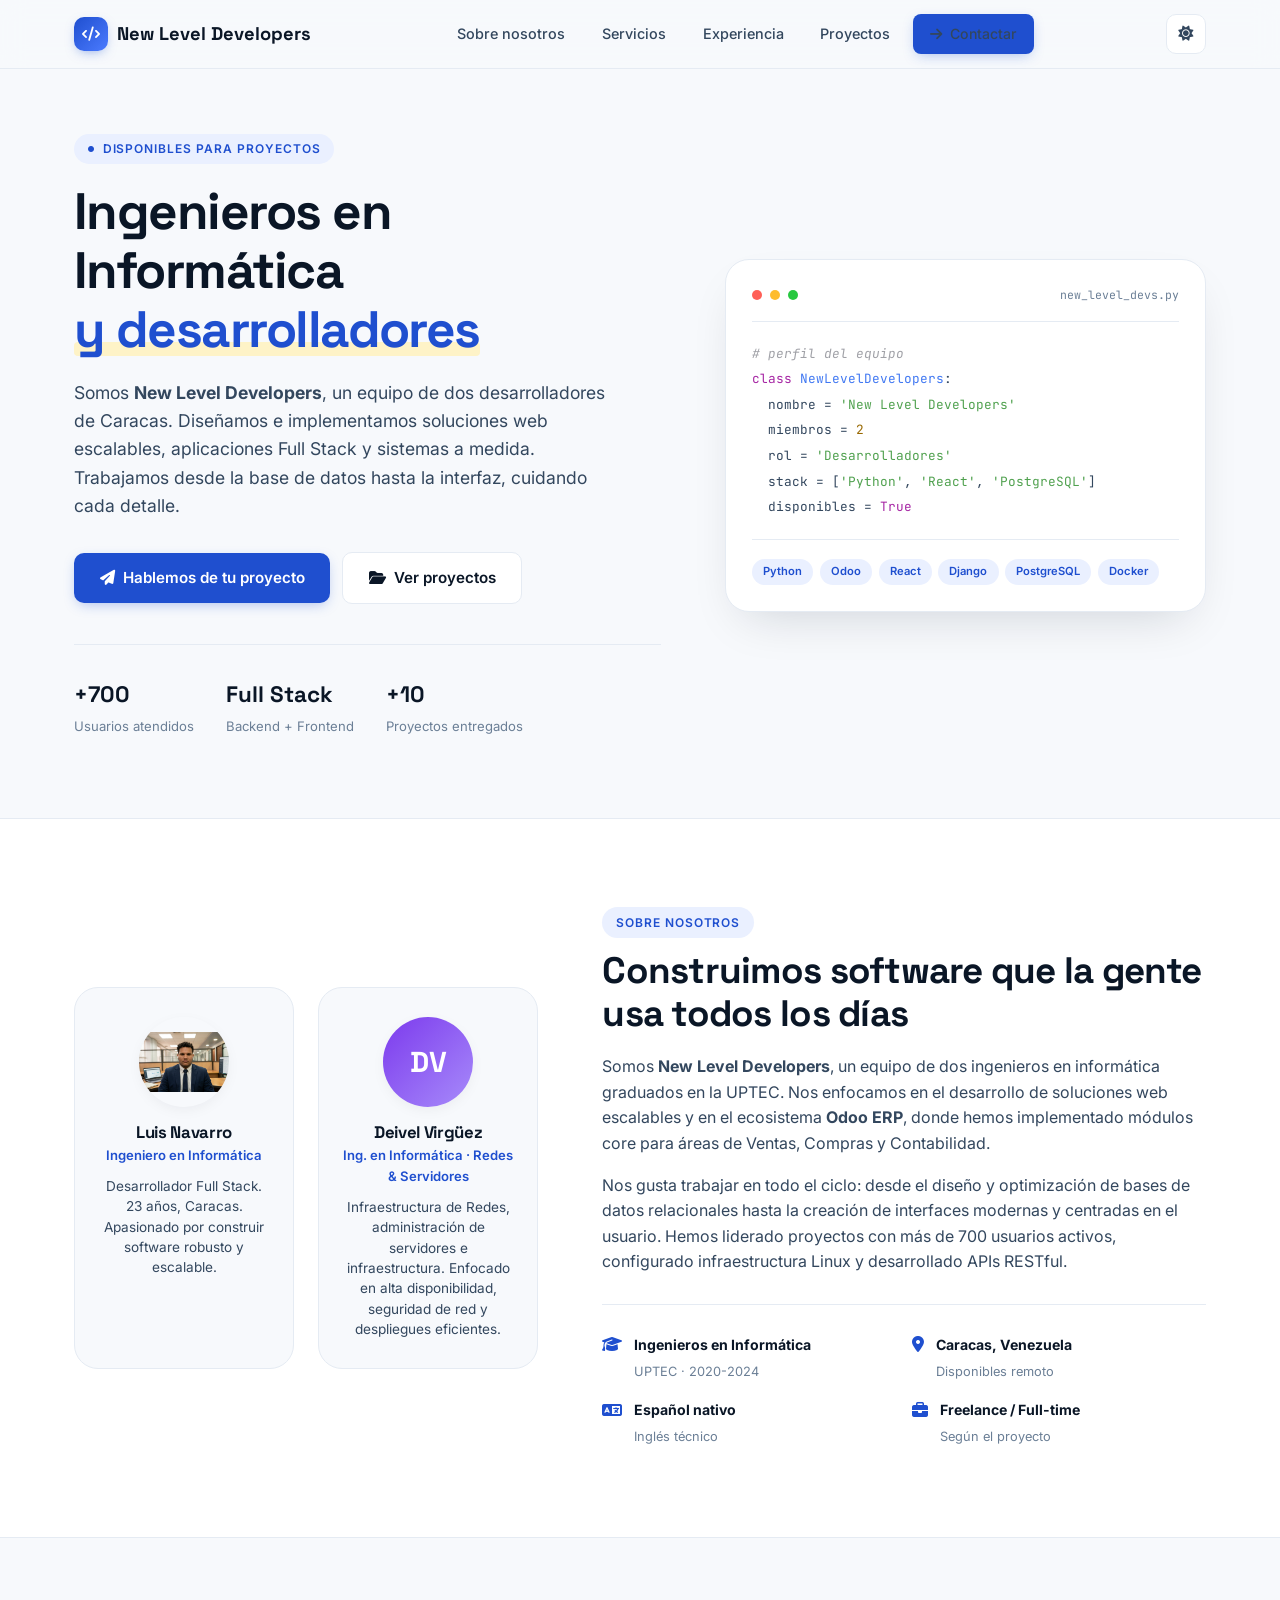
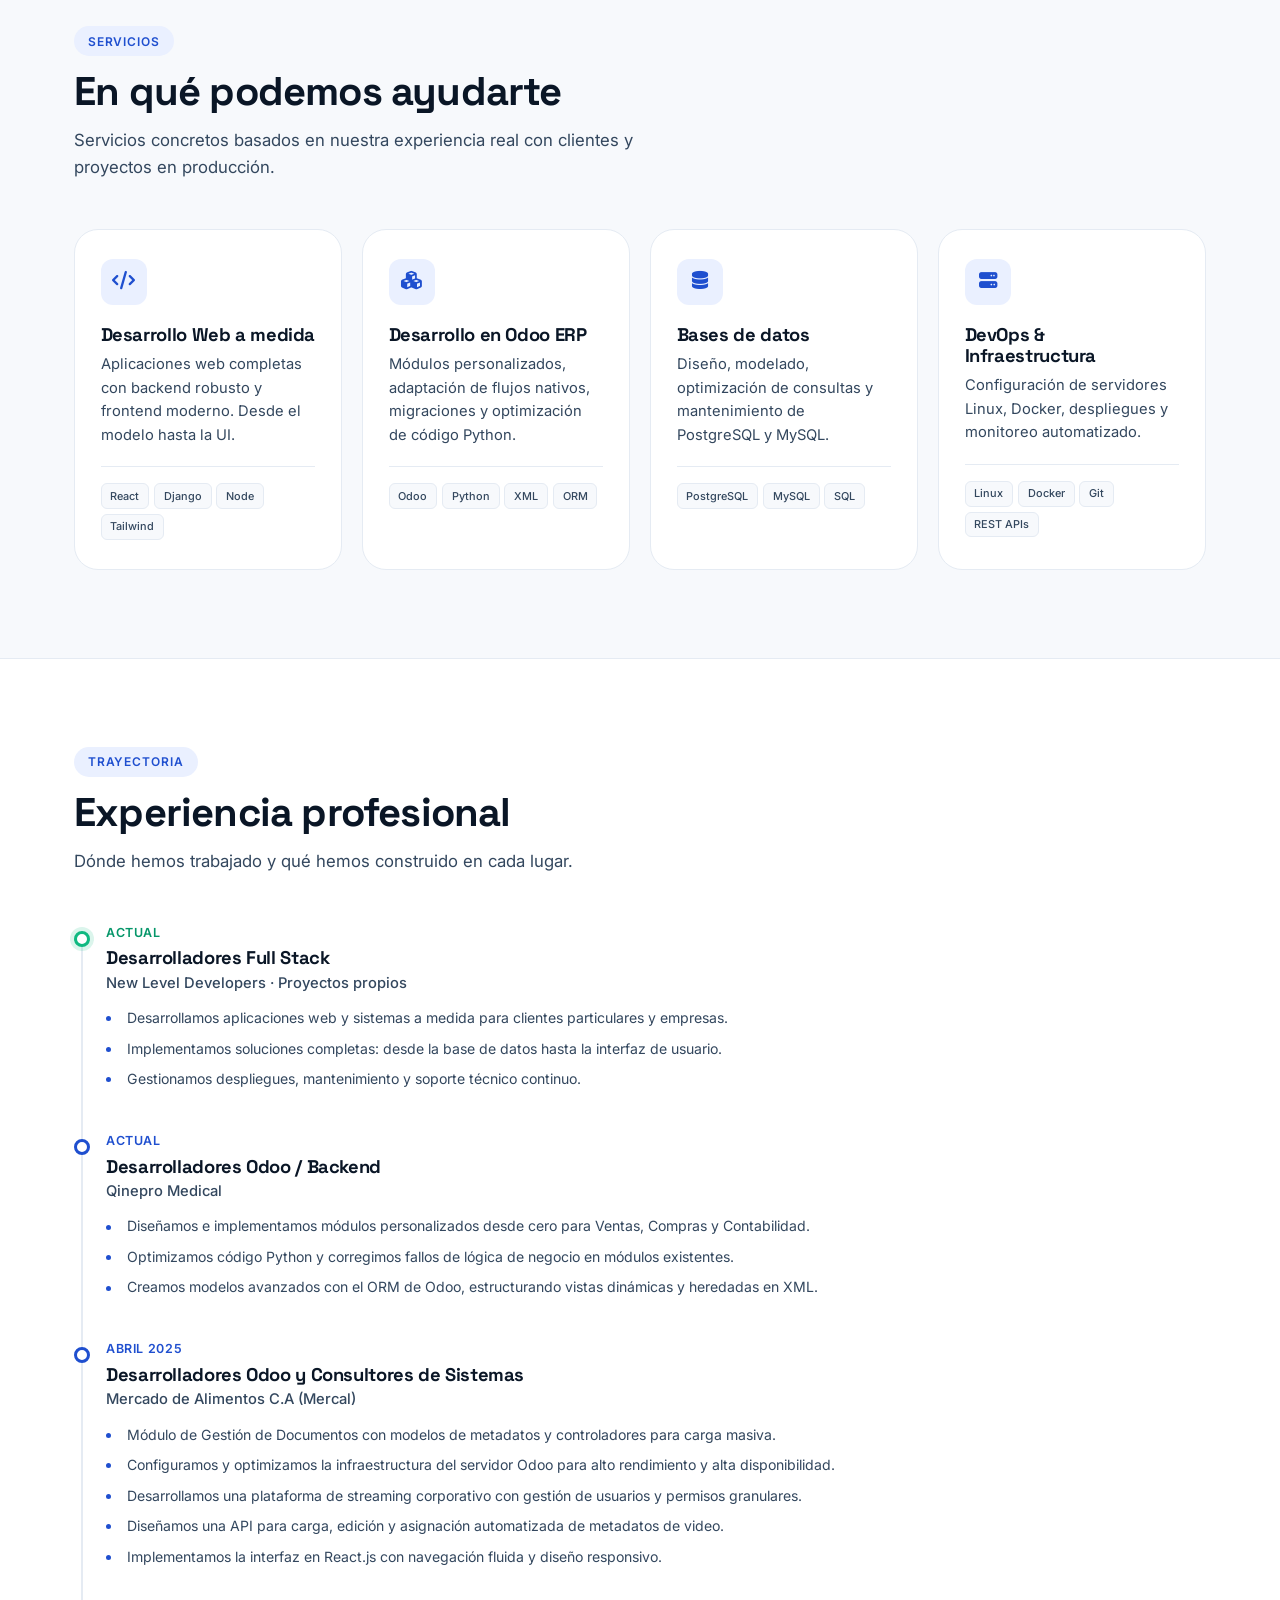
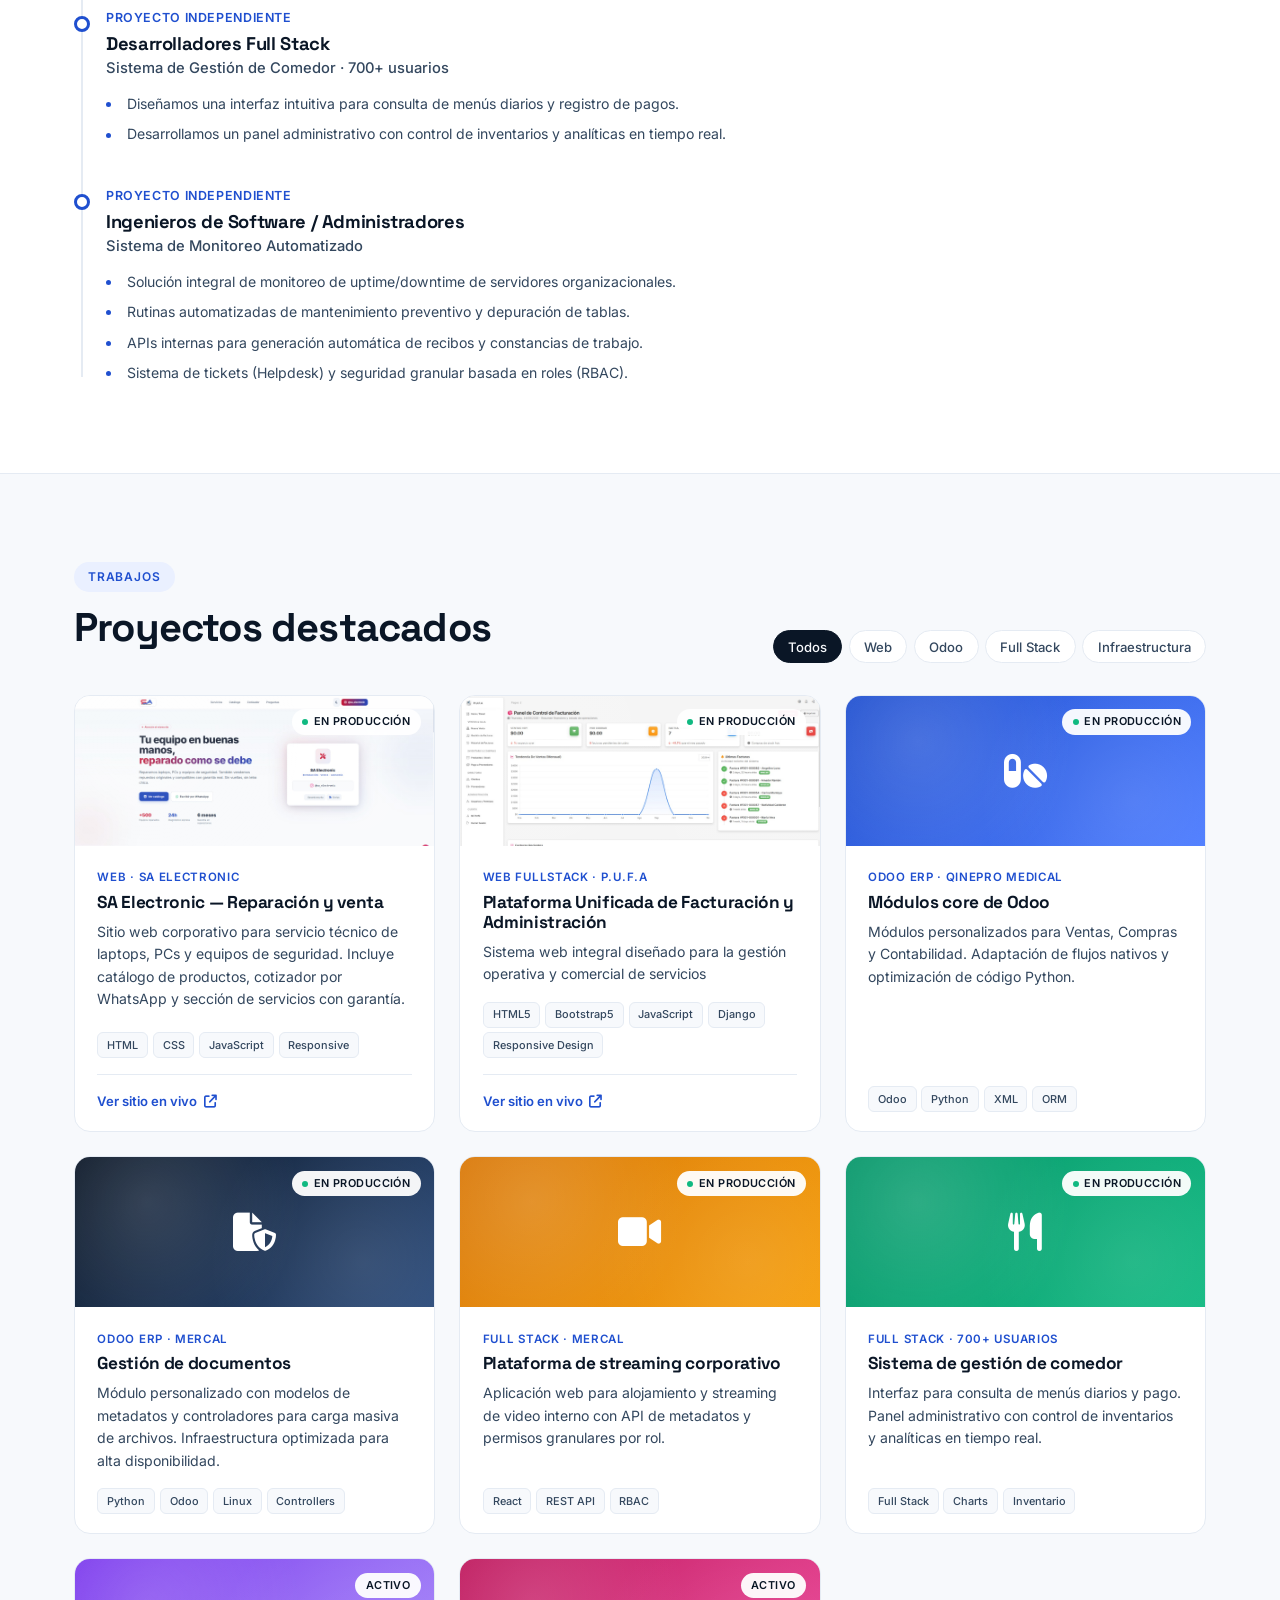
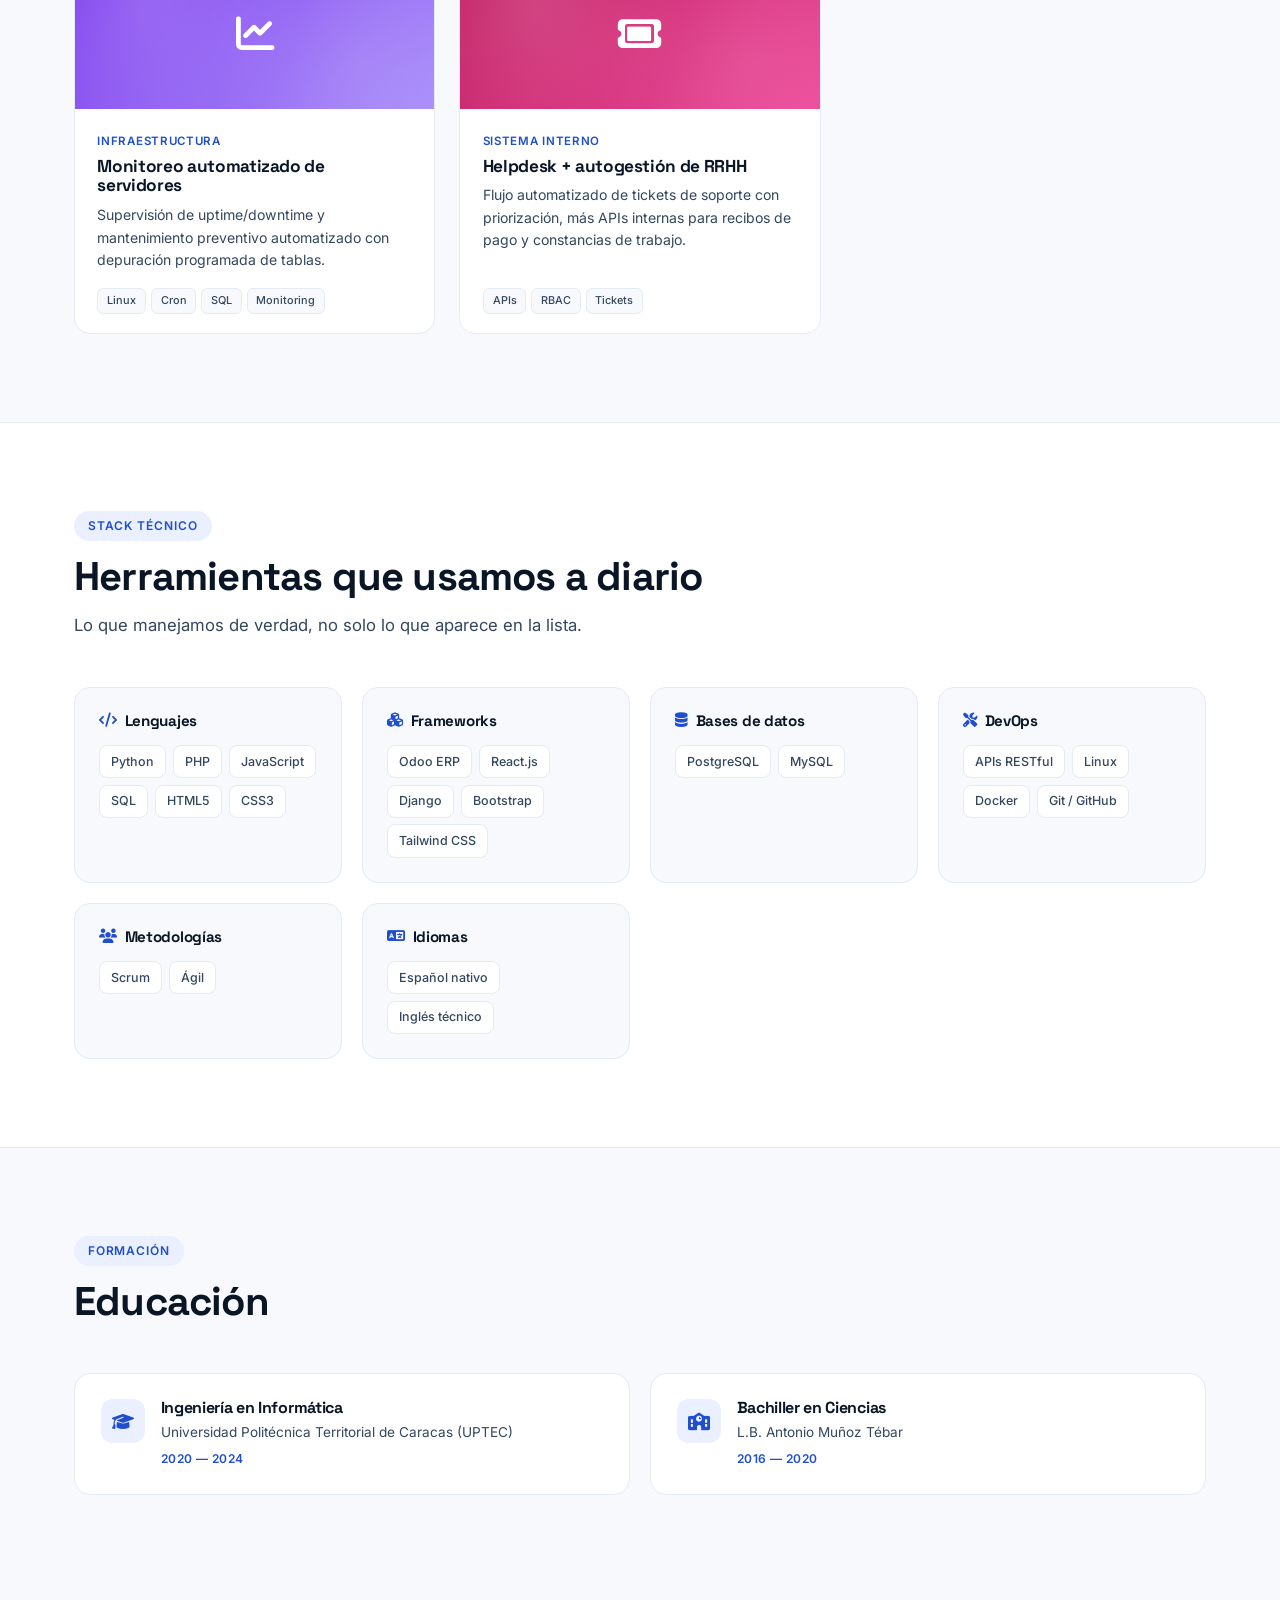
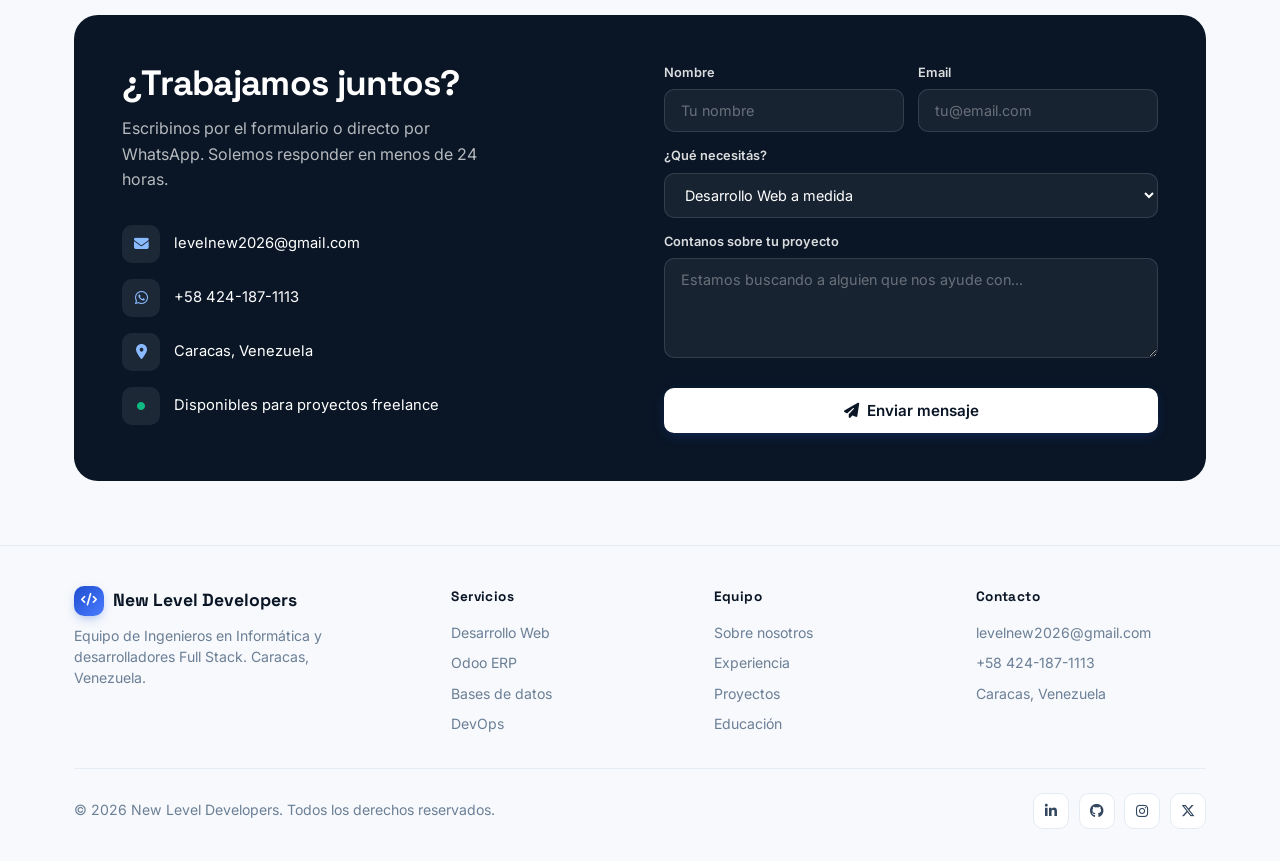
==== commit cc24f346: "agregar nuevos proyectos" ====
--- a/index.html
+++ b/index.html
@@ -117,16 +117,16 @@
     <div class="container about-grid">
       <div class="about-team">
         <div class="team-card reveal">
-          <div class="team-avatar gradient-1">LN</div>
+          <div class="team-avatar w-100"><img src="asset/img/manuel.jpg" alt=""></div>
           <h4>Luis Navarro</h4>
           <div class="role">Ingeniero en Informática</div>
           <p class="bio">Desarrollador Full Stack. 23 años, Caracas. Apasionado por construir software robusto y escalable.</p>
         </div>
         <div class="team-card reveal">
           <div class="team-avatar gradient-2">DV</div>
-          <h4>Deivel Virguez</h4>
-          <div class="role">Ingeniero en Informática</div>
-          <p class="bio">Desarrollador Full Stack. Caracas. Enfocado en infraestructura, optimización y despliegues eficientes.</p>
+          <h4>Deivel Virgüez</h4>
+          <div class="role">Ing. en Informática · Redes & Servidores</div>
+          <p class="bio">Infraestructura de Redes, administración de servidores e infraestructura. Enfocado en alta disponibilidad, seguridad de red y despliegues eficientes.</p>
         </div>
       </div>
 
@@ -300,7 +300,6 @@
         <div class="section-head" style="margin-bottom: 0;">
           <span class="eyebrow">Trabajos</span>
           <h2>Proyectos destacados</h2>
-          <p>Sistemas reales que están o estuvieron en producción.</p>
         </div>
 
         <div class="projects-filters" id="projectFilters">
@@ -318,7 +317,7 @@
         <article class="project-card reveal" data-category="web fullstack">
           <div class="project-thumb gradient-7">
             <span class="project-status live">En producción</span>
-            <i class="fas fa-tools"></i>
+            <img src="asset/img/sa.png" alt="">
           </div>
           <div class="project-body">
             <span class="cat">Web · SA Electronic</span>
@@ -328,6 +327,24 @@
               <span>HTML</span><span>CSS</span><span>JavaScript</span><span>Responsive</span>
             </div>
             <a href="https://sa-electronic.wuaze.com/" target="_blank" rel="noopener" class="project-link">
+              Ver sitio en vivo <i class="fas fa-arrow-up-right-from-square"></i>
+            </a>
+          </div>
+        </article>
+
+        <article class="project-card reveal" data-category="web fullstack">
+          <div class="project-thumb gradient-7">
+            <span class="project-status live">En producción</span>
+            <img src="asset/img/pufa.png" alt="Plataforma P.U.F.A.">
+          </div>
+          <div class="project-body">
+            <span class="cat">Web Fullstack · P.U.F.A</span>
+            <h3>Plataforma Unificada de Facturación y Administración</h3>
+            <p>Sistema web integral diseñado para la gestión operativa y comercial de servicios</p>
+            <div class="project-tags">
+              <span>HTML5</span><span>Bootstrap5</span><span>JavaScript</span><span>Django</span><span>Responsive Design</span>
+            </div>
+            <a href="https://newlevel.pythonanywhere.com/login/" target="_blank" rel="noopener" class="project-link">
               Ver sitio en vivo <i class="fas fa-arrow-up-right-from-square"></i>
             </a>
           </div>
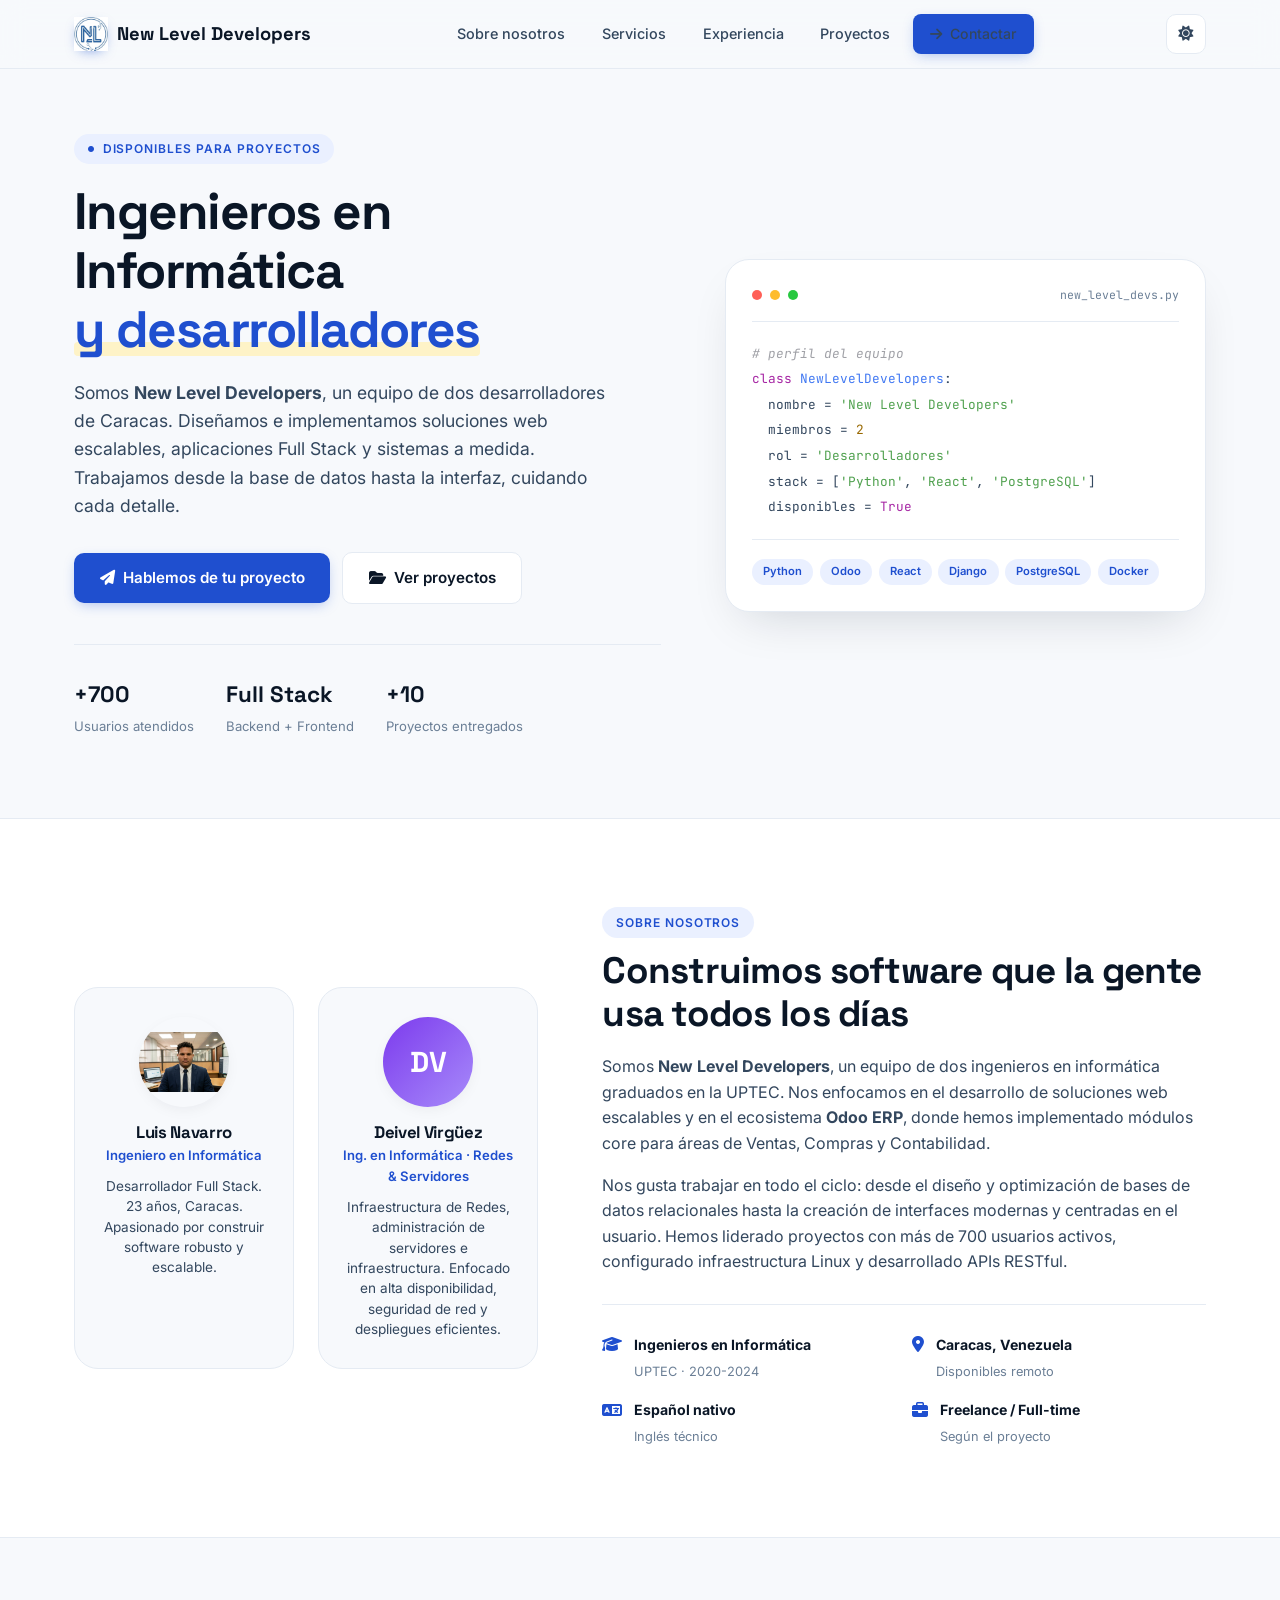
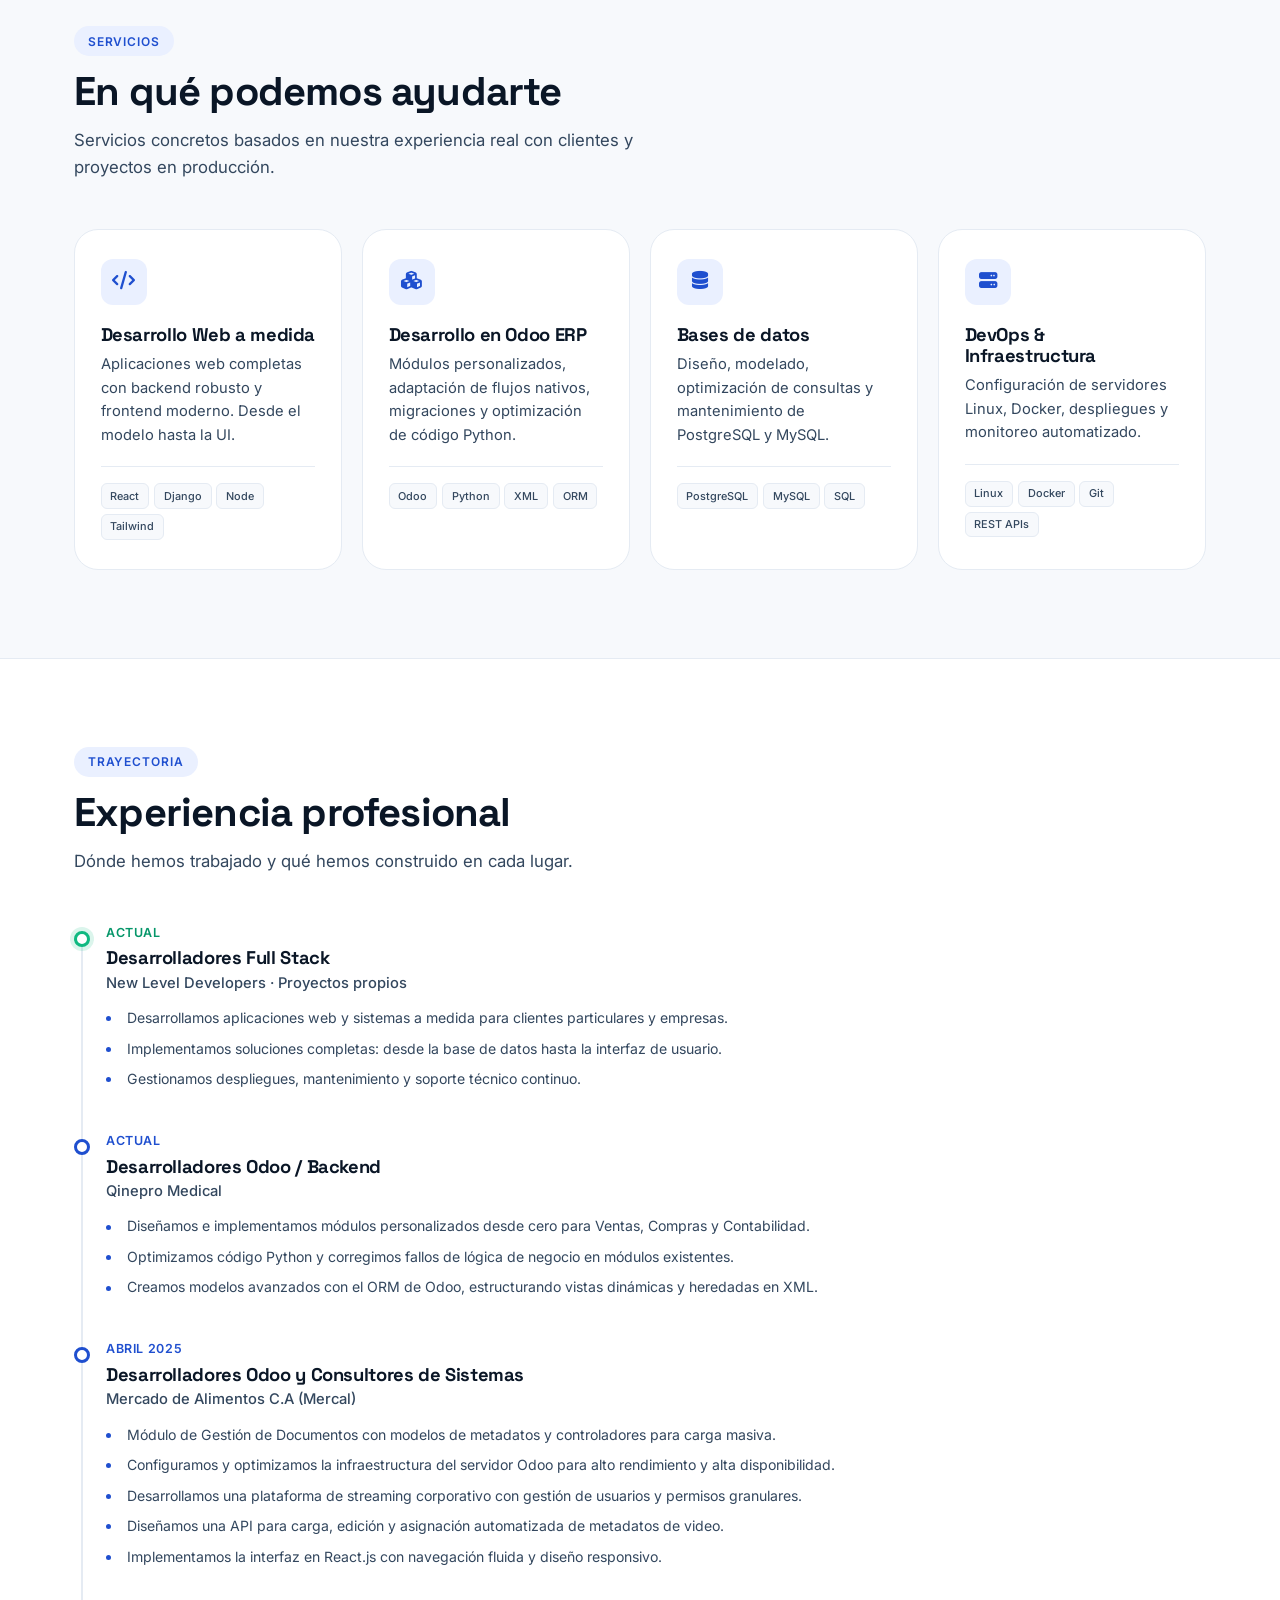
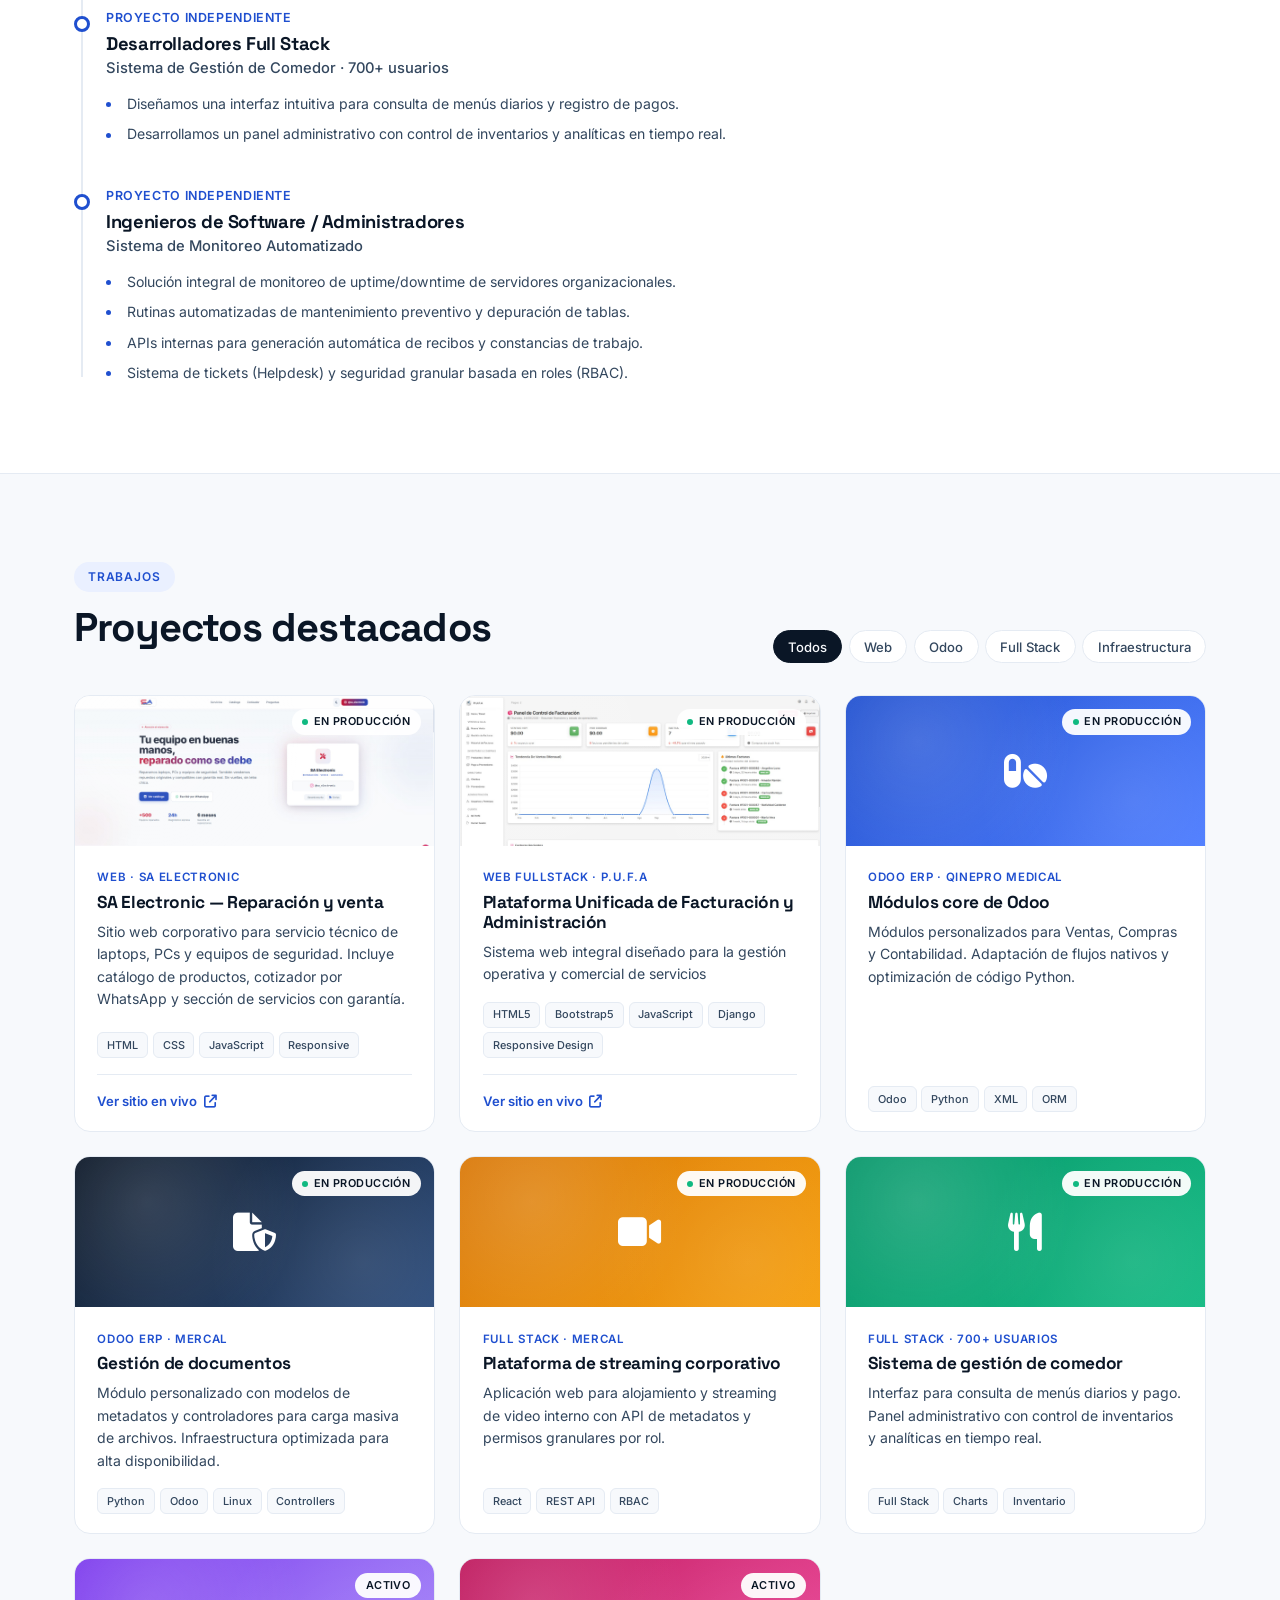
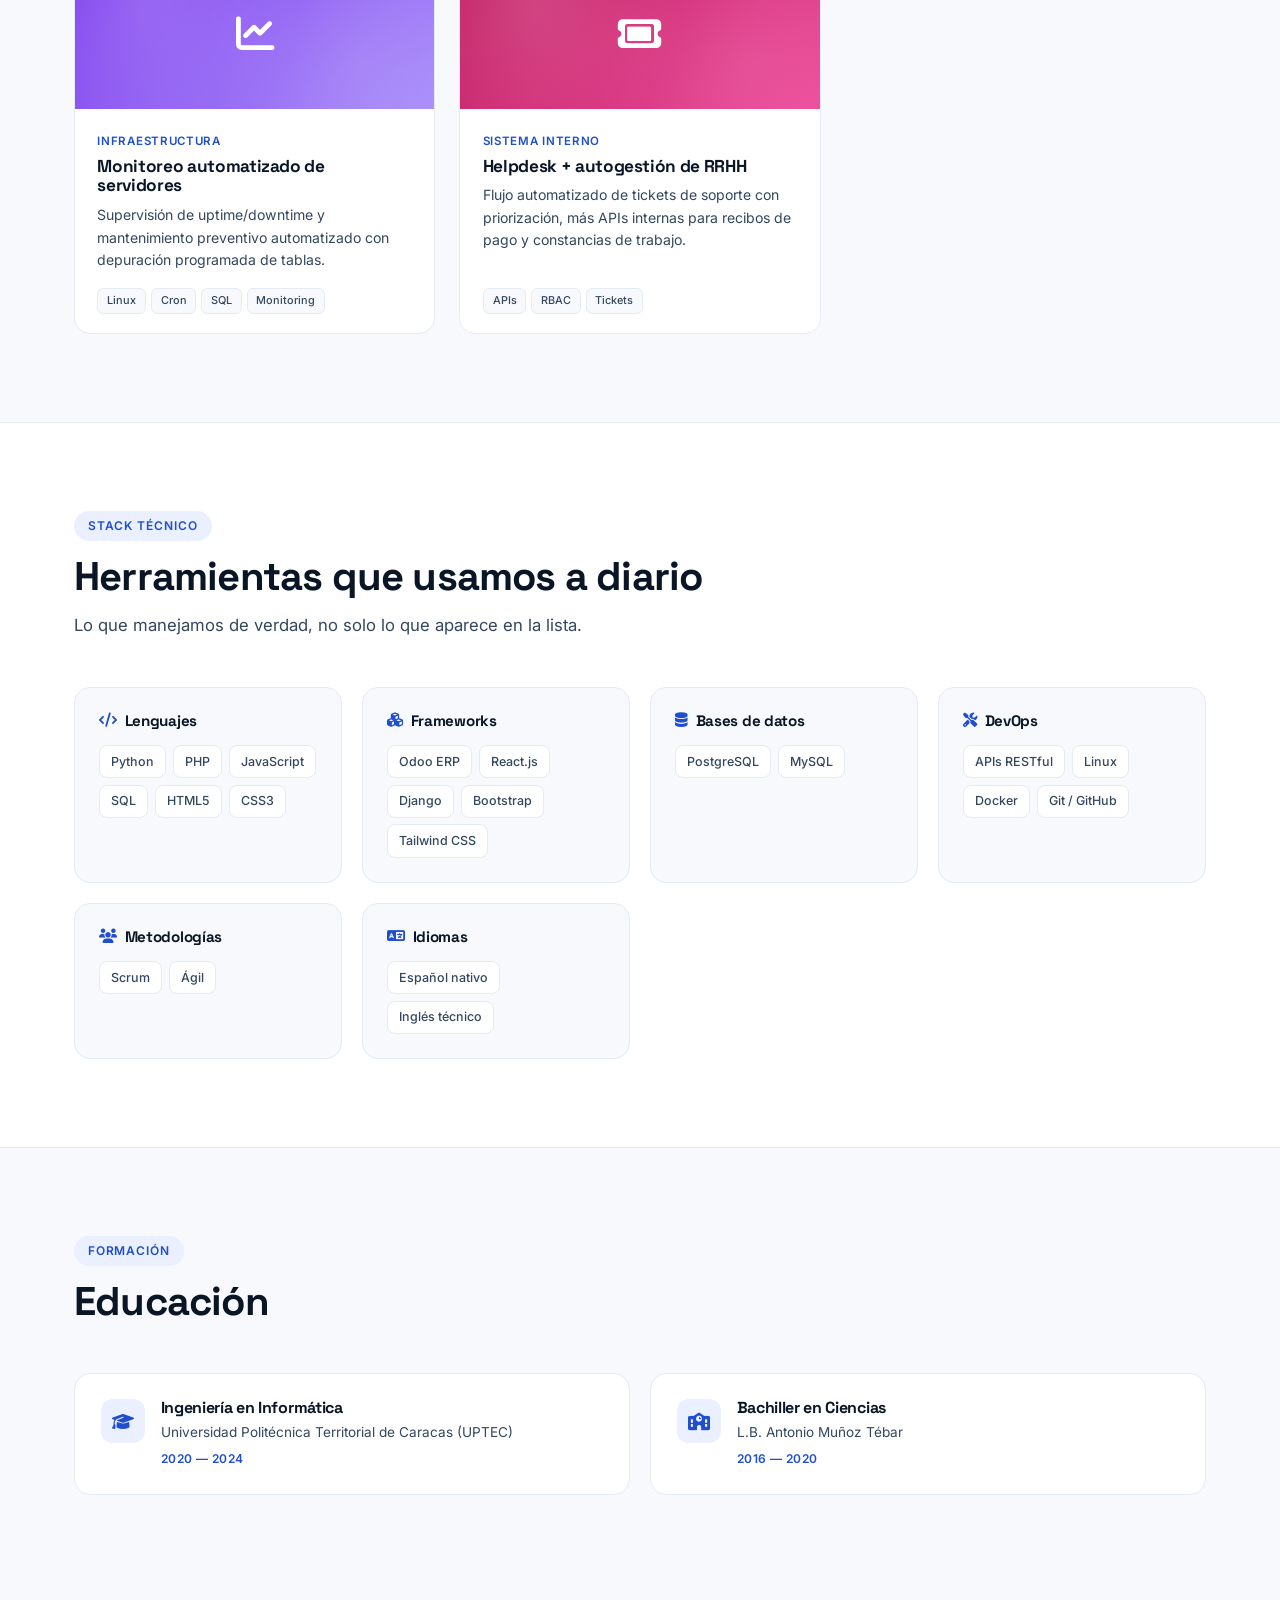
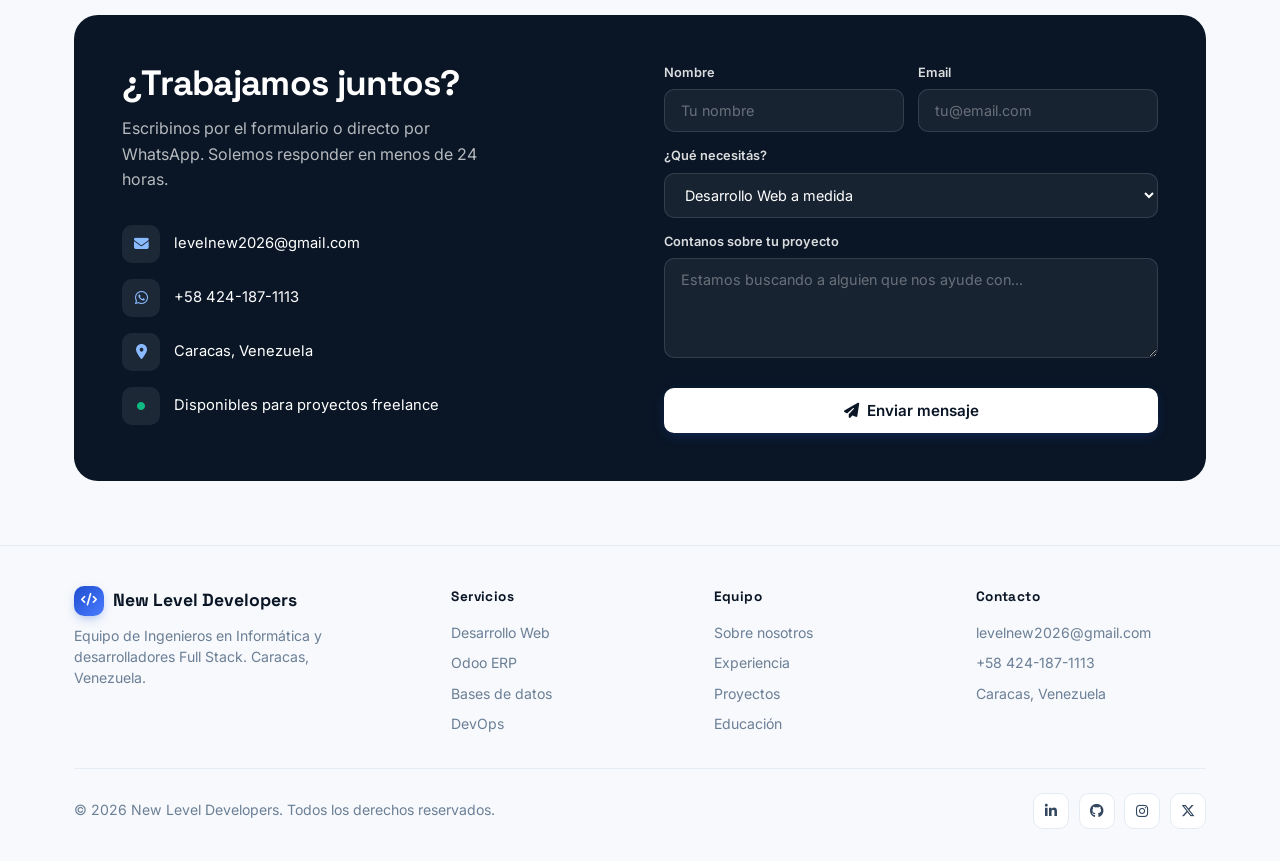
==== commit c210df7a: "agregar logo" ====
--- a/index.html
+++ b/index.html
@@ -18,7 +18,7 @@
   <nav class="navbar">
     <div class="container nav-inner">
       <a href="#" class="logo">
-        <span class="logo-mark"><i class="fas fa-code"></i></span>
+        <span class="logo-mark"><img src="asset/img/logo.jpeg" alt=""></span>
         New Level Developers
       </a>
 
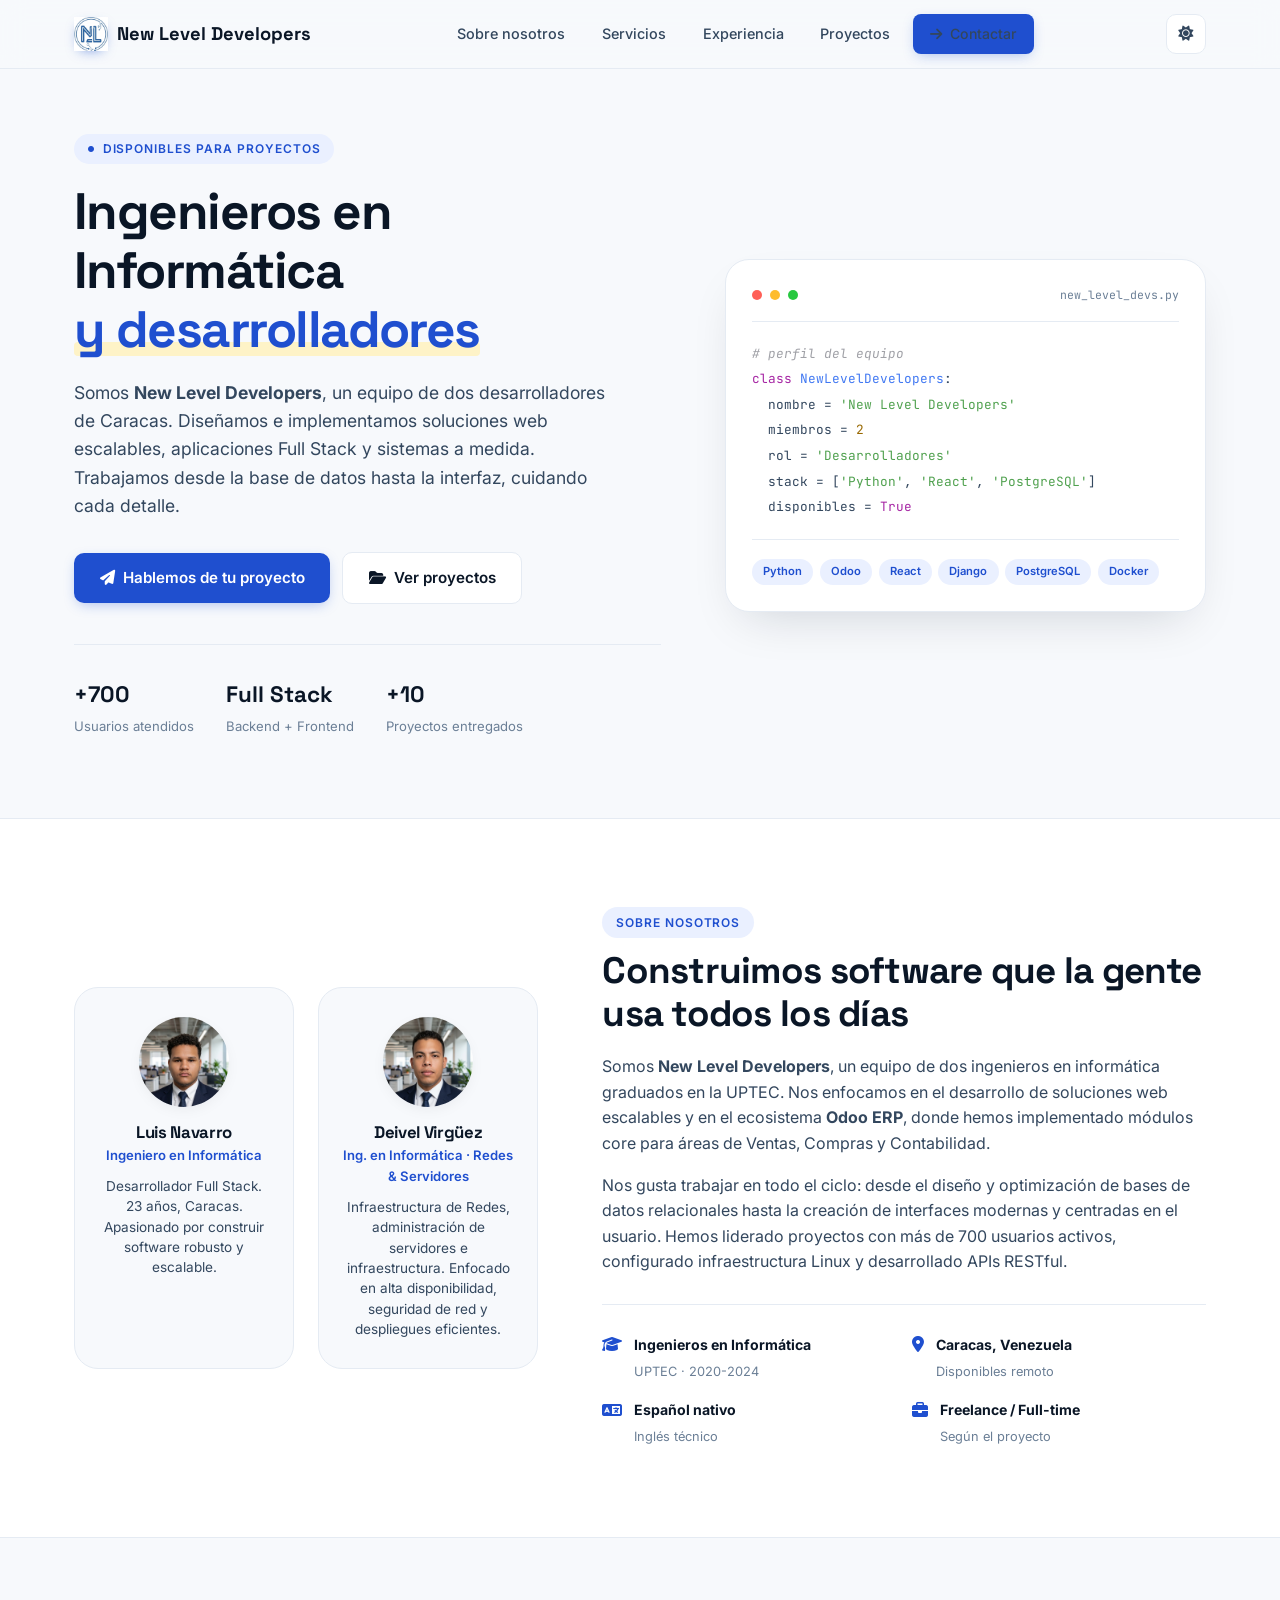
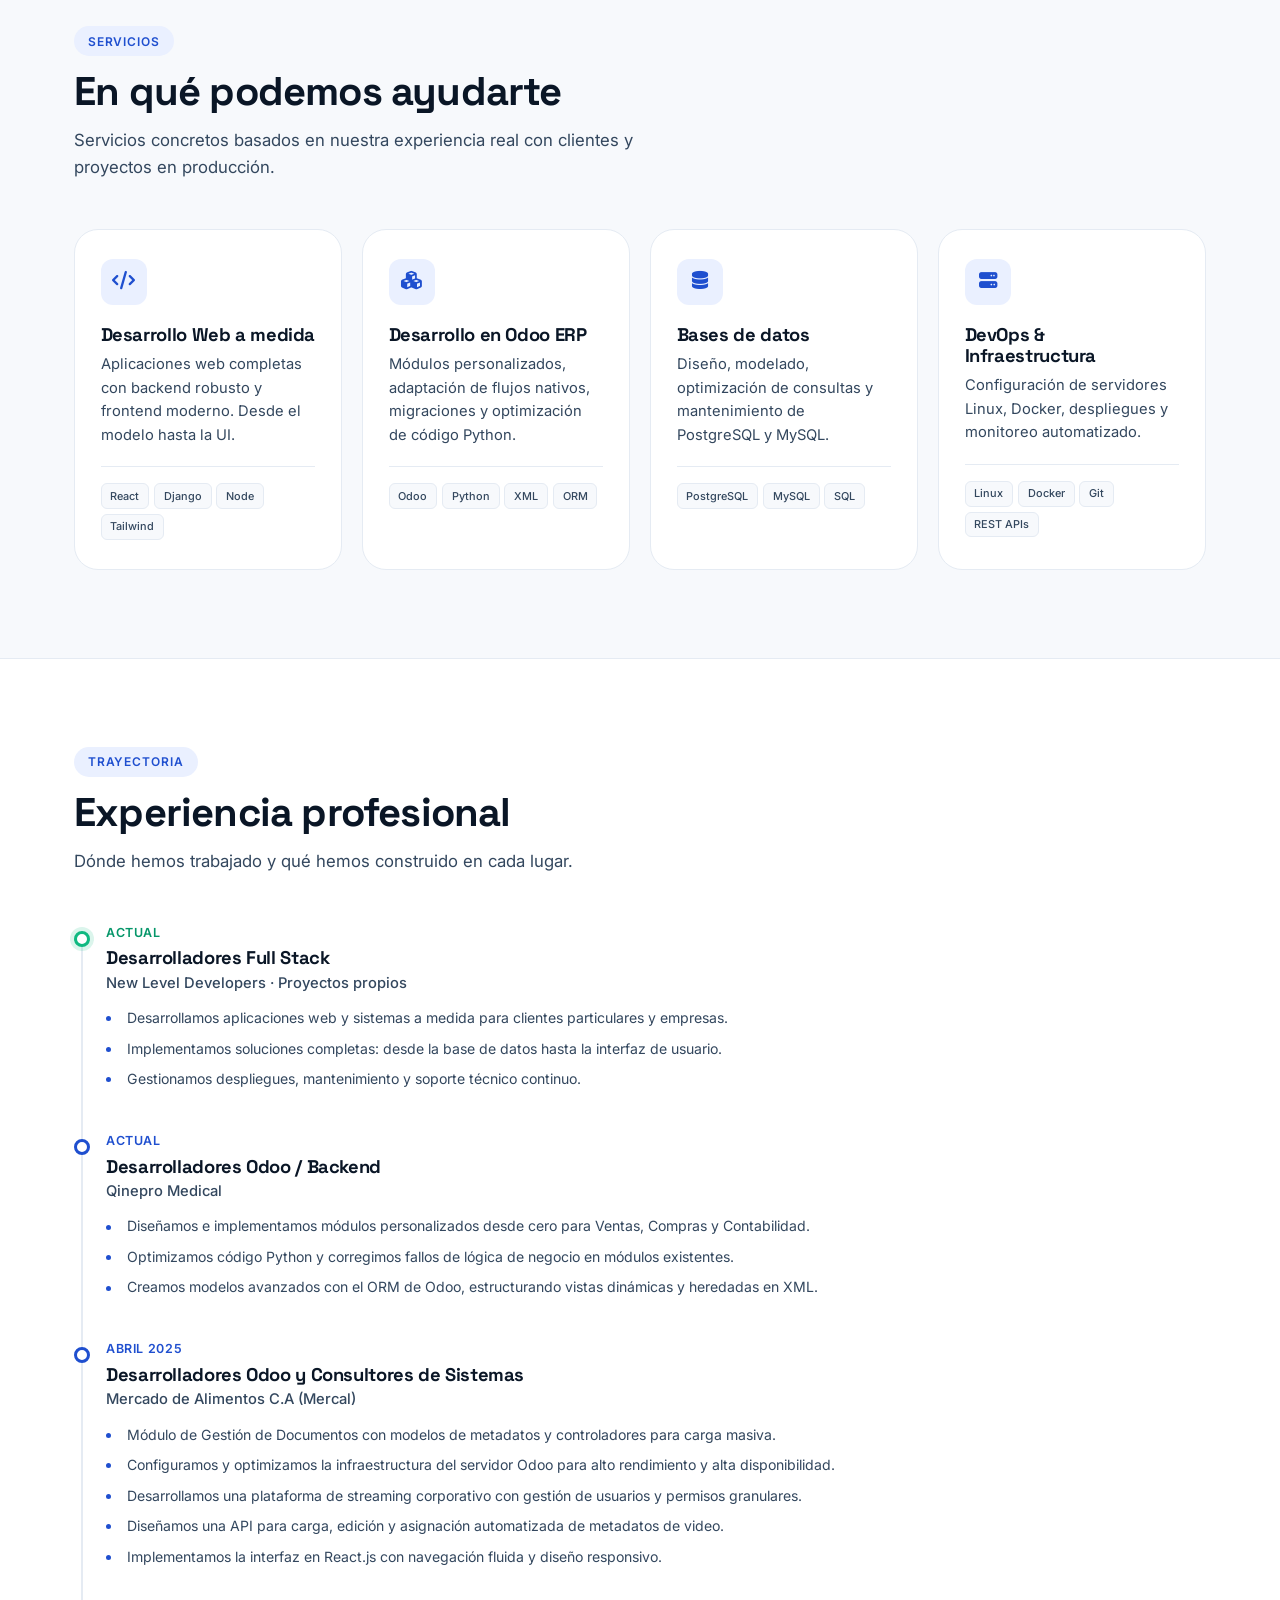
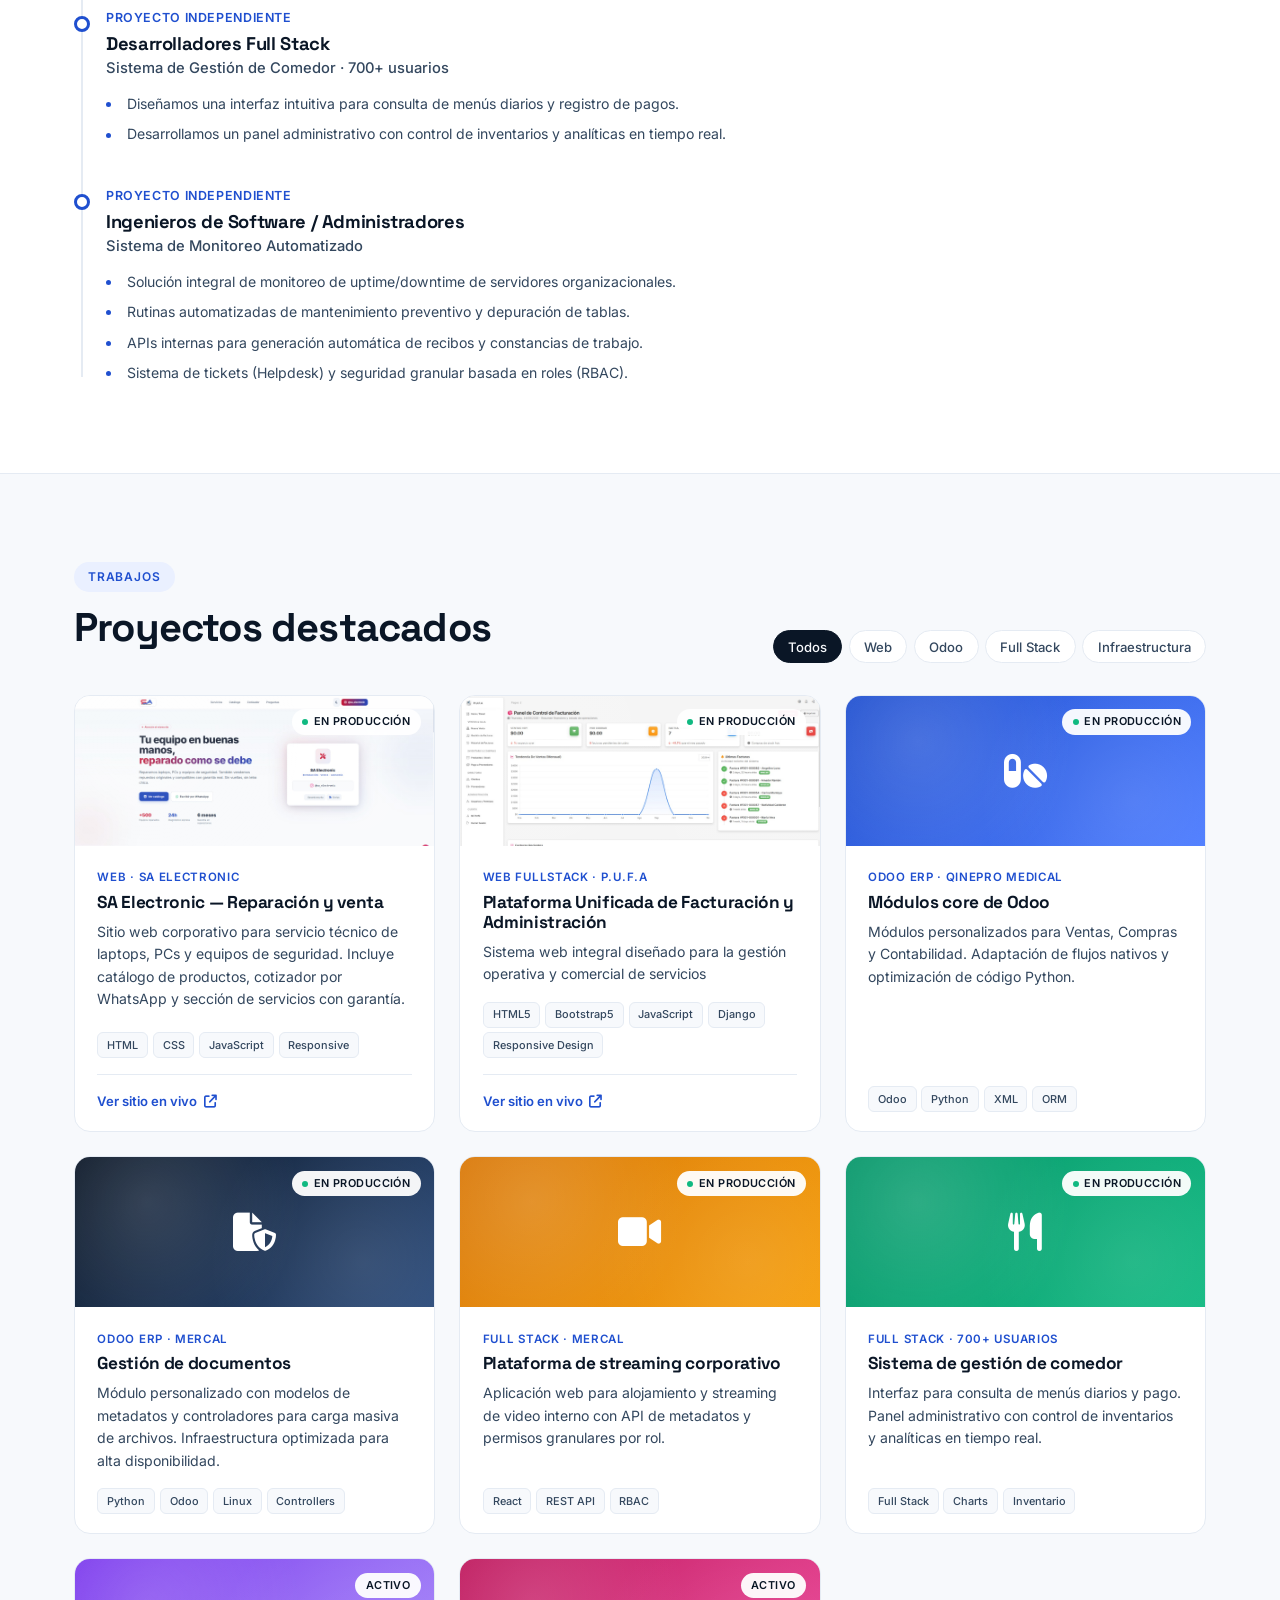
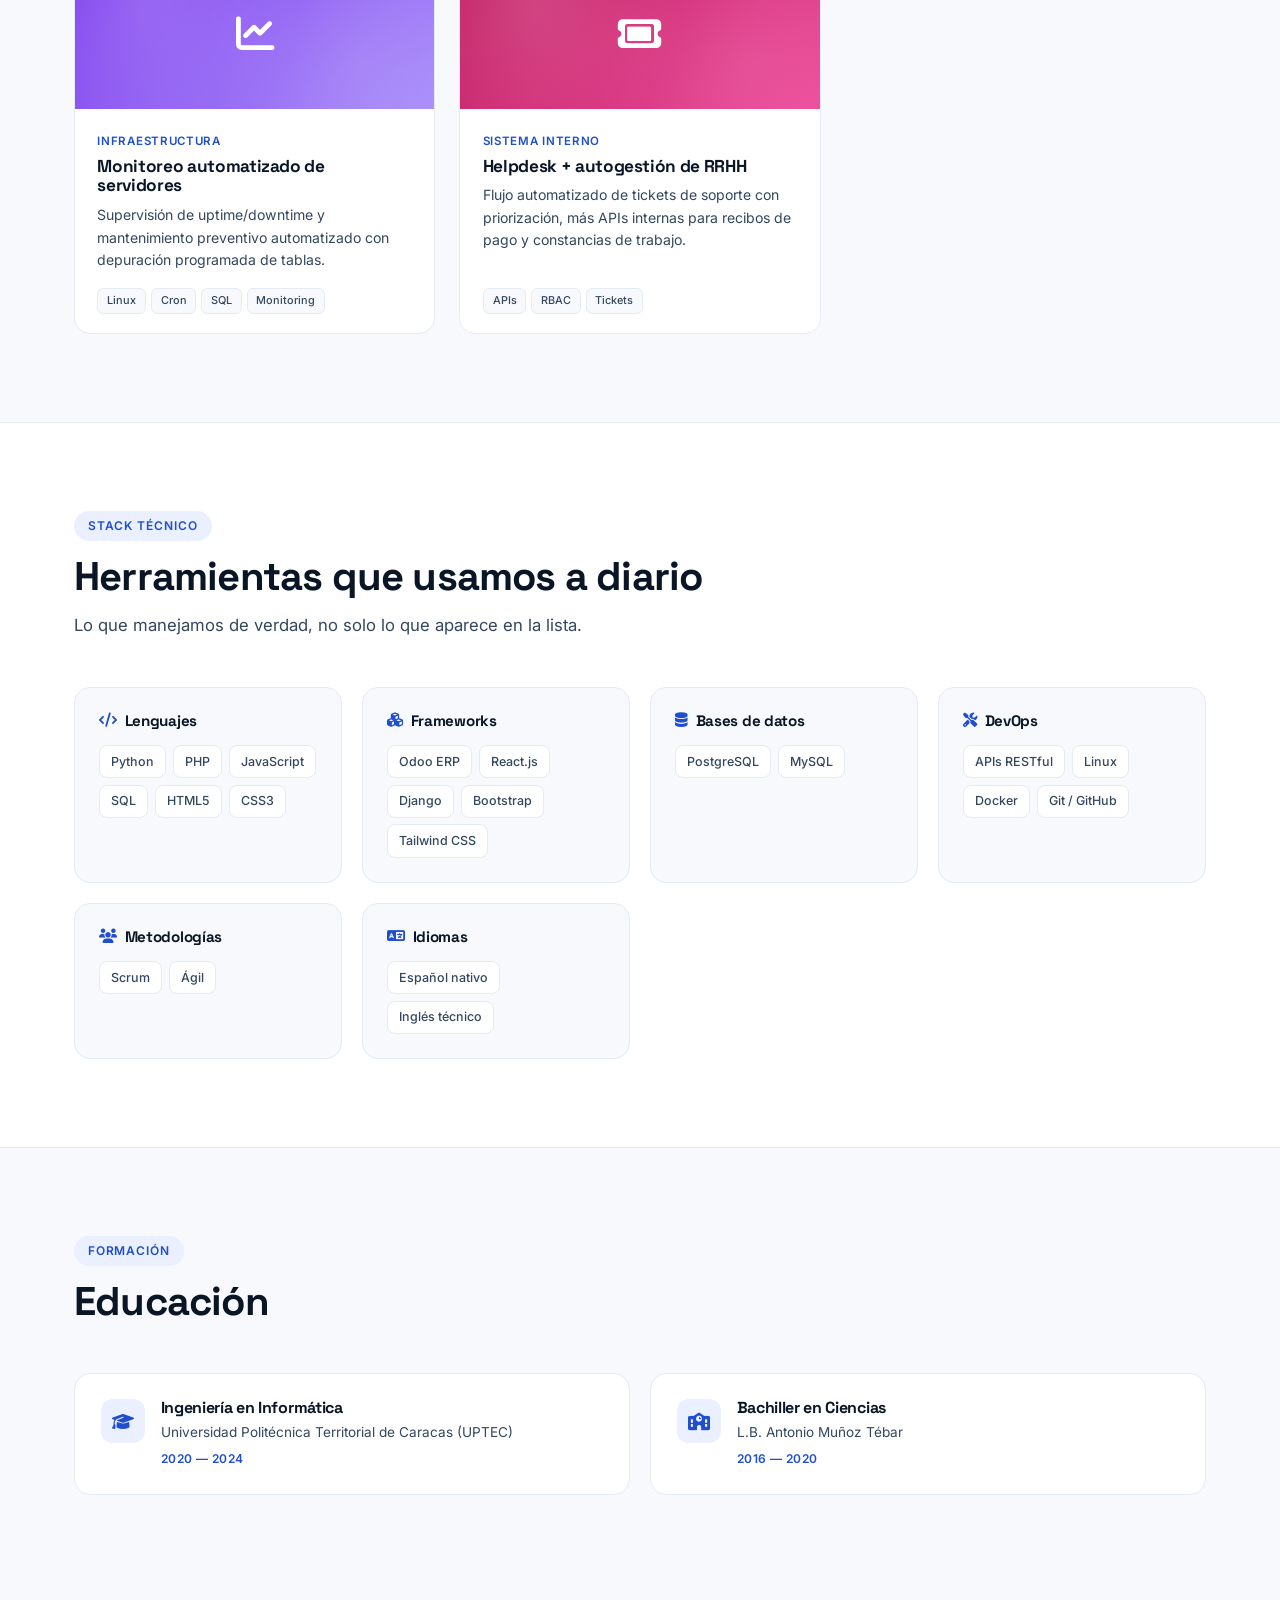
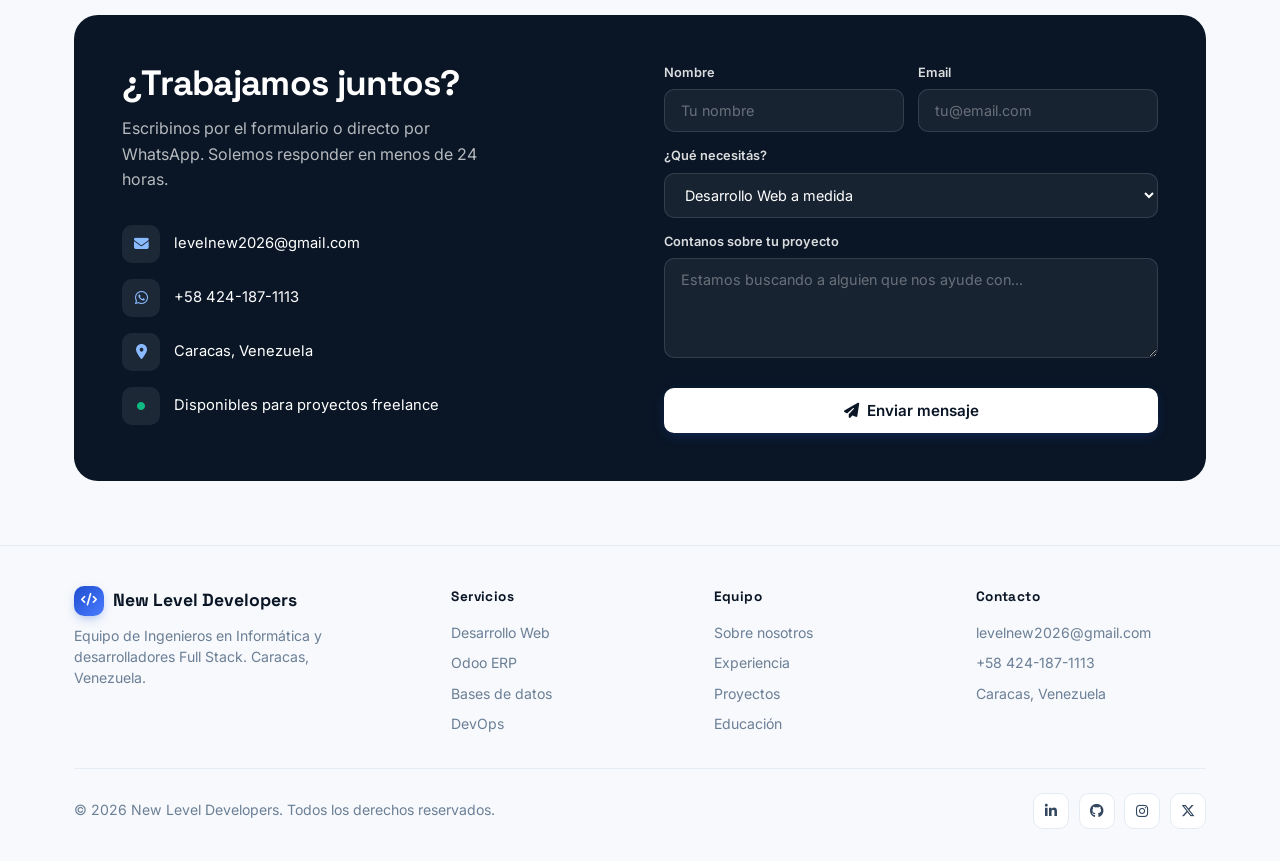
==== commit a57219e7: "agregar foto de manuel" ====
--- a/index.html
+++ b/index.html
@@ -123,7 +123,7 @@
           <p class="bio">Desarrollador Full Stack. 23 años, Caracas. Apasionado por construir software robusto y escalable.</p>
         </div>
         <div class="team-card reveal">
-          <div class="team-avatar gradient-2">DV</div>
+          <div class="team-avatar w-100"><img src="asset/img/deivel.jpg" alt=""></div>
           <h4>Deivel Virgüez</h4>
           <div class="role">Ing. en Informática · Redes & Servidores</div>
           <p class="bio">Infraestructura de Redes, administración de servidores e infraestructura. Enfocado en alta disponibilidad, seguridad de red y despliegues eficientes.</p>
